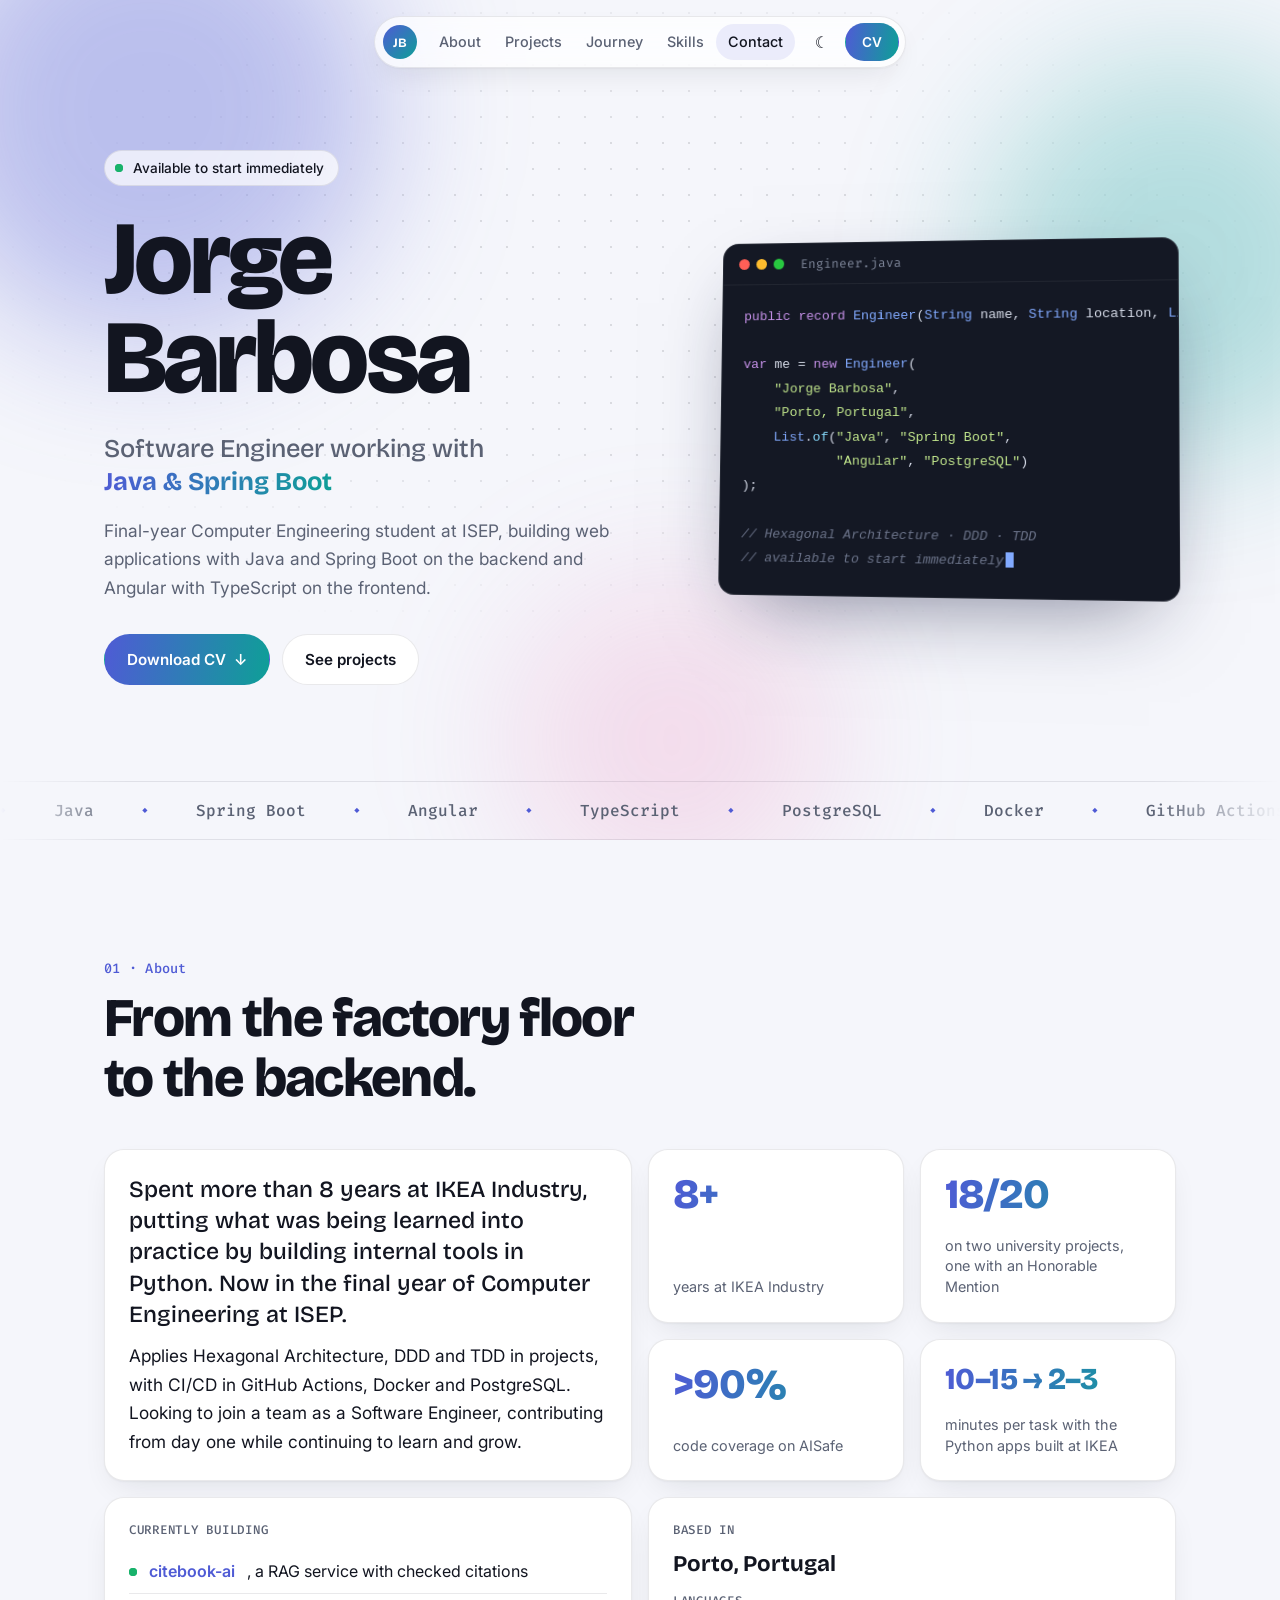
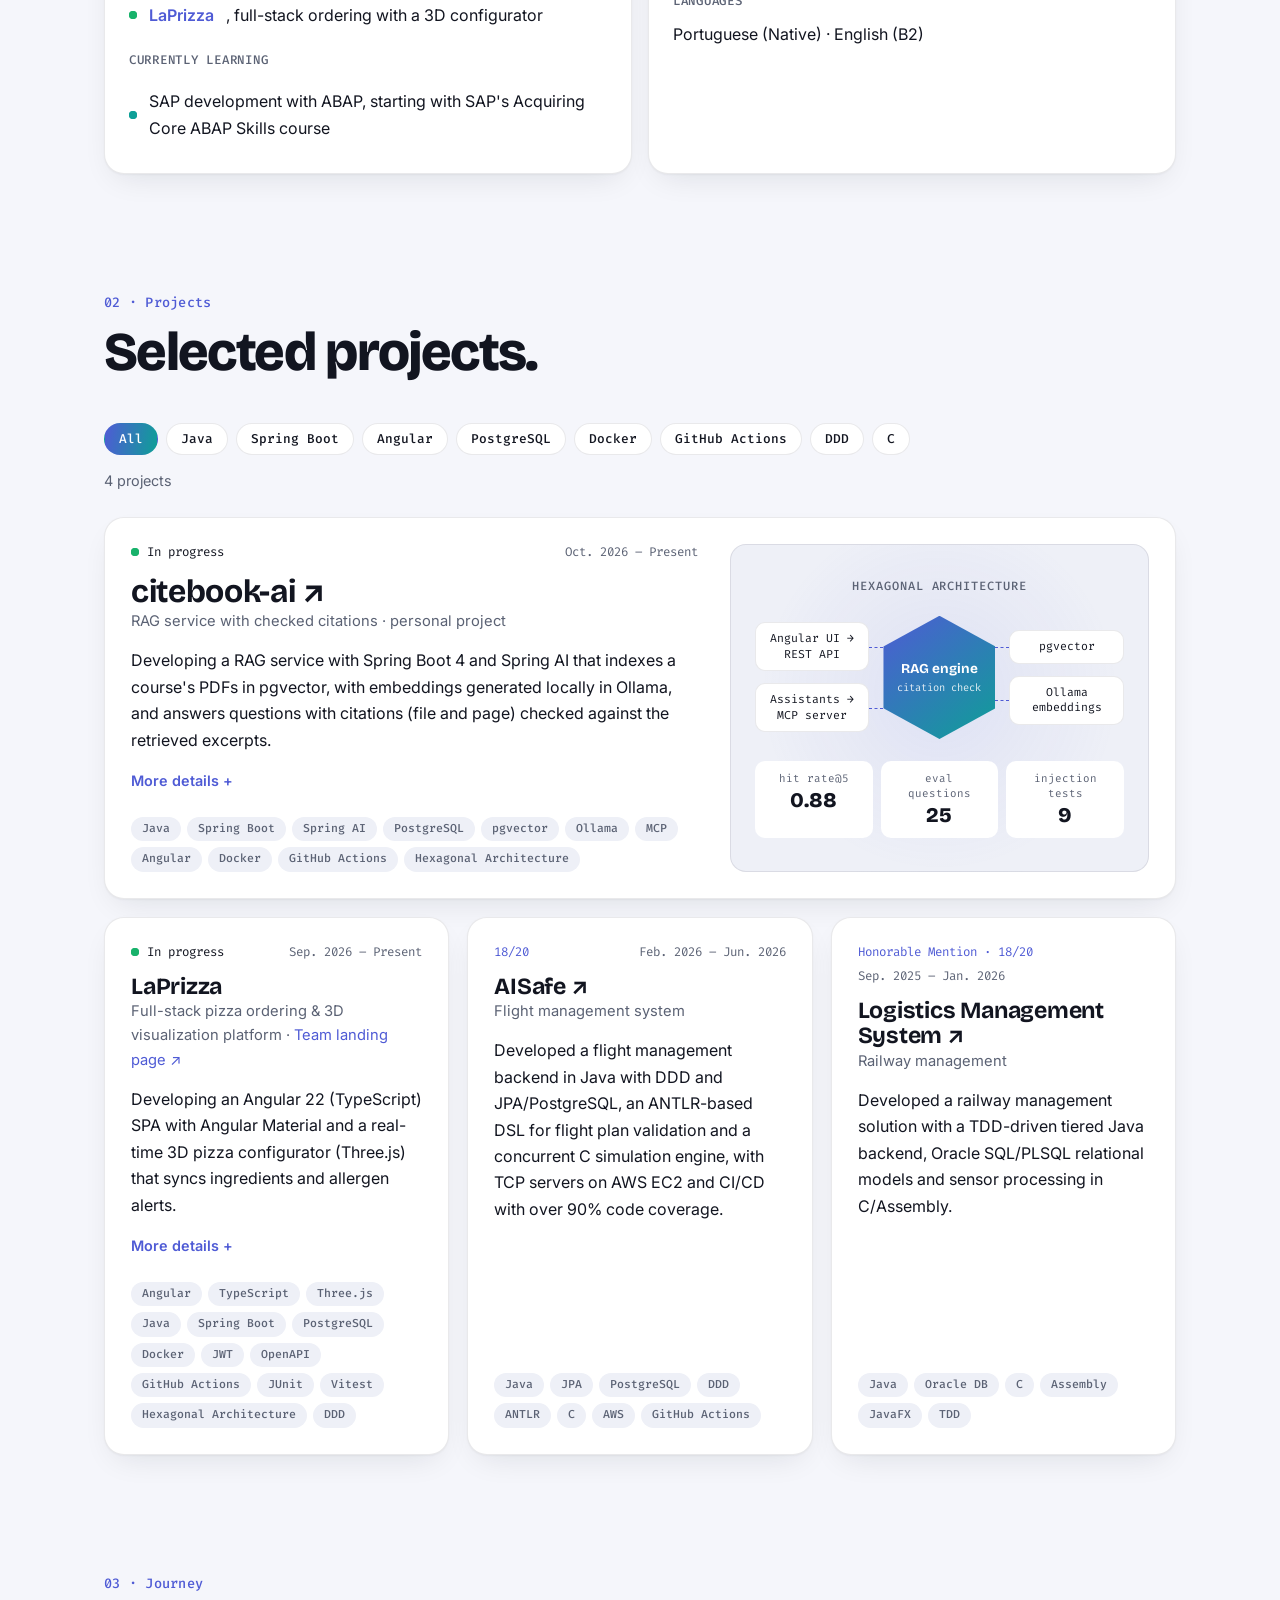
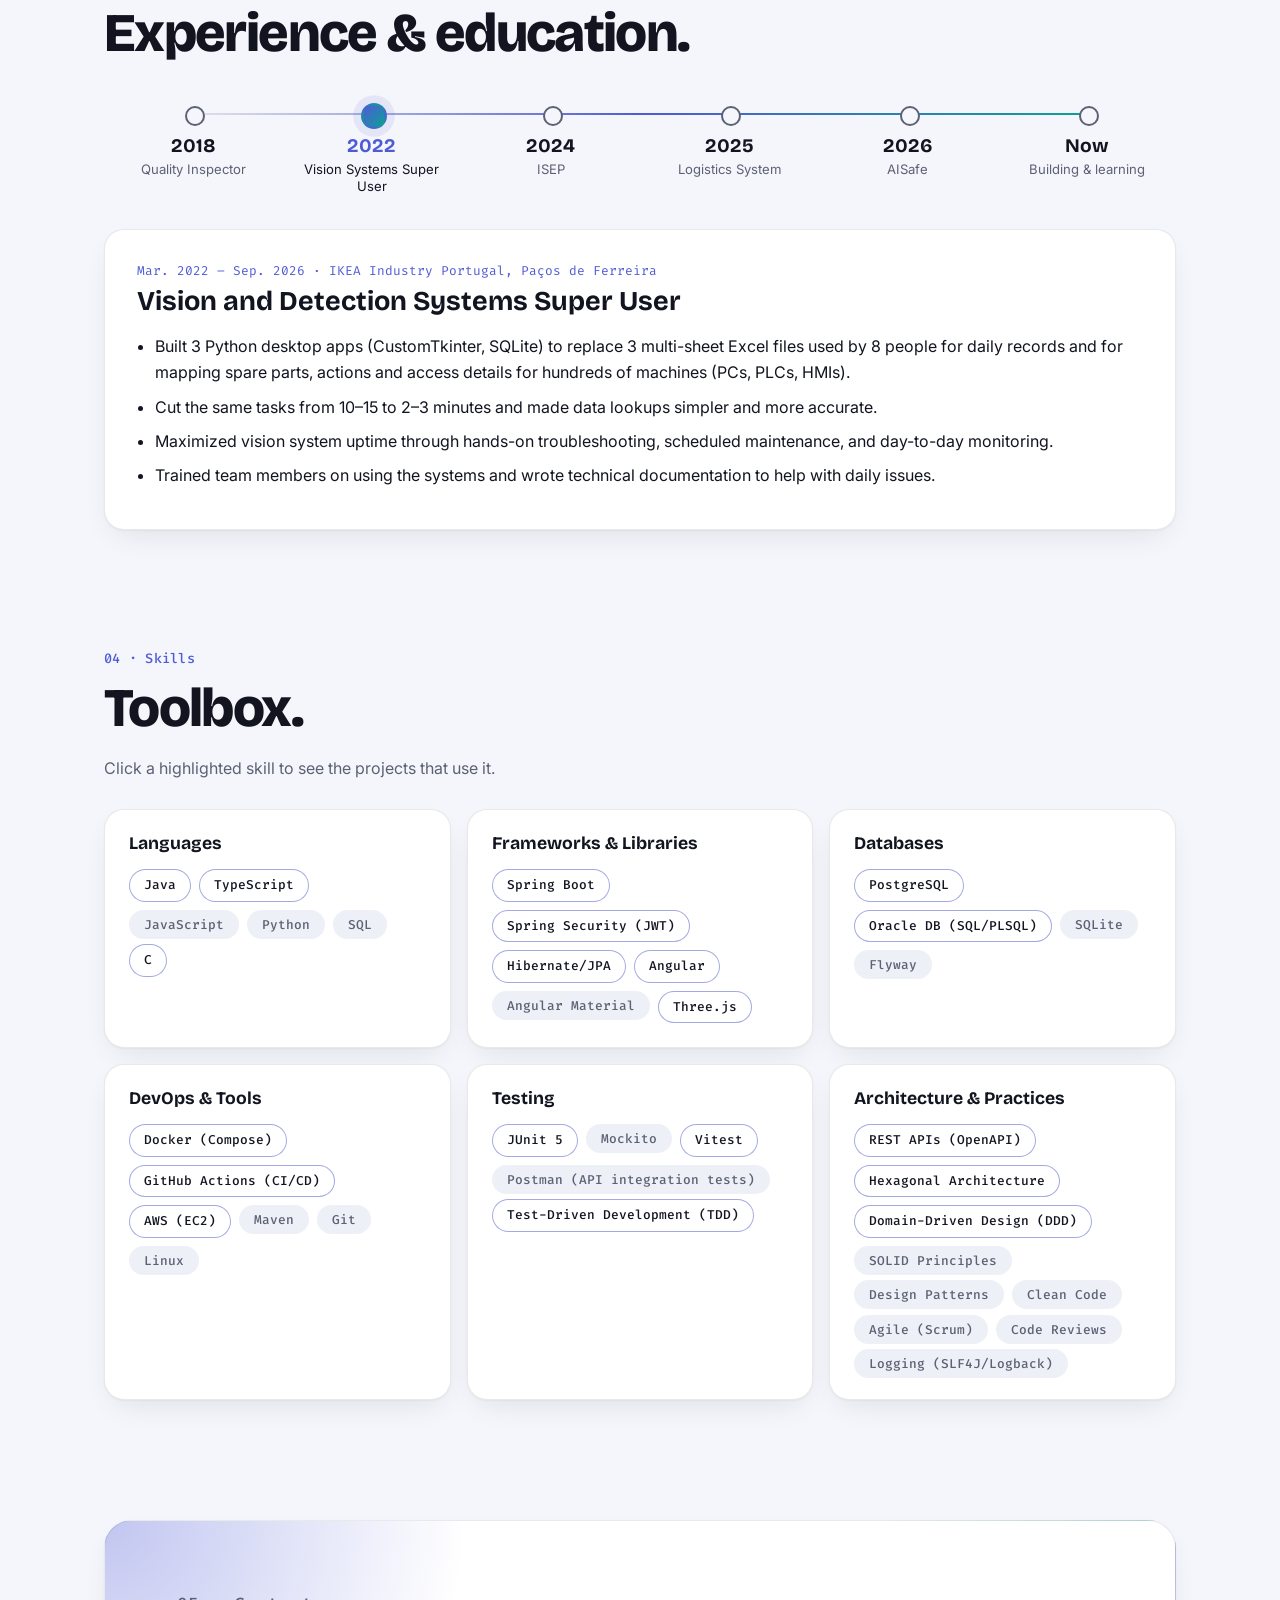
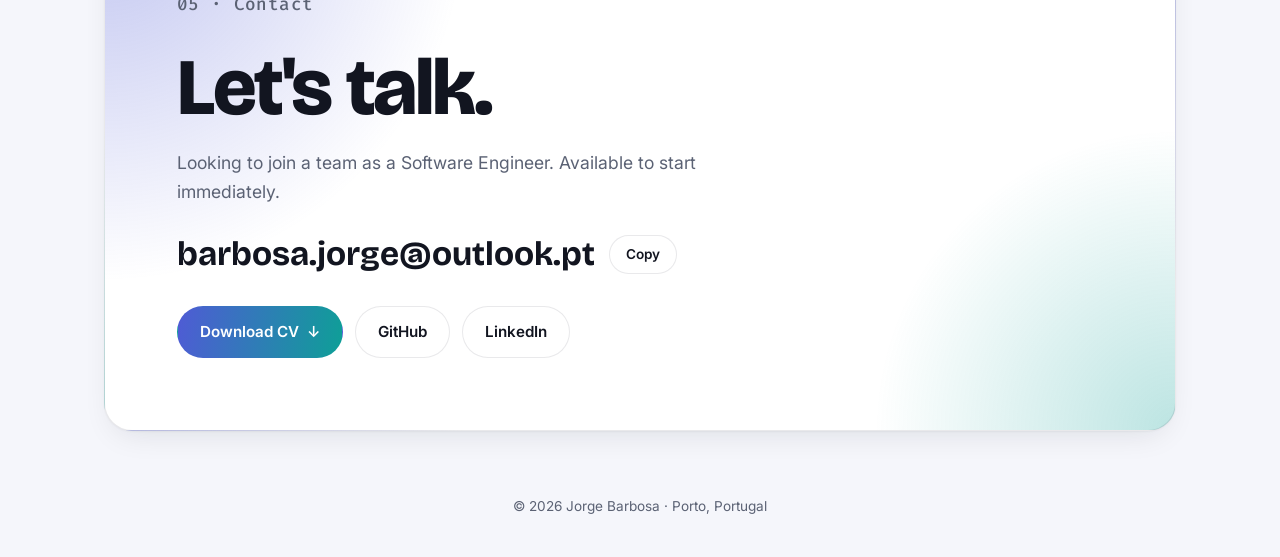
==== index.html @ 4c2d28f8 "feat: update public PDF and list ABAP course Co-Authored-By: Claude Opus 5.5 <noreply@anthropic.com>" ====
<!doctype html>
<html lang="en">
<head>
<meta charset="utf-8">
<meta name="viewport" content="width=device-width, initial-scale=1">
<title>Jorge Barbosa – Software Engineer</title>
<meta name="description" content="Jorge Barbosa, Software Engineer (Java / Spring Boot). Final-year Computer Engineering student at ISEP, Porto.">
<link rel="icon" href="data:image/svg+xml,<svg xmlns='http://www.w3.org/2000/svg' viewBox='0 0 64 64'><defs><linearGradient id='g' x1='0' y1='0' x2='1' y2='1'><stop offset='0' stop-color='%237c8cff'/><stop offset='1' stop-color='%2338d0c8'/></linearGradient></defs><rect width='64' height='64' rx='16' fill='url(%23g)'/><text x='50%' y='55%' text-anchor='middle' dominant-baseline='middle' font-family='sans-serif' font-weight='700' font-size='26' fill='white'>JB</text></svg>">
<script>
  try { var t = localStorage.getItem('theme'); if (t) document.documentElement.dataset.theme = t; } catch (e) {}
  document.documentElement.classList.add('js');
</script>
<link rel="preconnect" href="https://fonts.googleapis.com">
<link rel="preconnect" href="https://fonts.gstatic.com" crossorigin>
<link href="https://fonts.googleapis.com/css2?family=Bricolage+Grotesque:opsz,wght@12..96,500;12..96,700;12..96,800&family=Fira+Code:wght@400;500&family=Inter:wght@400;500;600&display=swap" rel="stylesheet">
<link rel="stylesheet" href="style.css">
</head>
<body>

<nav class="nav" aria-label="Main">
  <a class="brand" href="#top" aria-label="Back to top">JB</a>
  <ul class="nav-links">
    <li><a href="#about">About</a></li>
    <li><a href="#projects">Projects</a></li>
    <li><a href="#journey">Journey</a></li>
    <li><a href="#skills">Skills</a></li>
    <li><a href="#contact">Contact</a></li>
  </ul>
  <button id="theme-toggle" class="icon-btn" type="button" aria-label="Toggle theme">◐</button>
  <a class="btn btn-small" href="Jorge_Barbosa_CV.pdf" download>CV</a>
</nav>

<header class="hero" id="top">
  <div class="hero-bg" aria-hidden="true"><span class="blob b1"></span><span class="blob b2"></span><span class="blob b3"></span></div>
  <div class="wrap hero-grid">
    <div class="hero-text">
      <p class="badge"><span class="pulse"></span>Available to start immediately</p>
      <h1>Jorge<br>Barbosa</h1>
      <p class="role">Software Engineer working with<br><span class="rotator" id="rotator" aria-live="off">Java &amp; Spring Boot</span></p>
      <p class="lead">Final-year Computer Engineering student at ISEP, building web applications with Java and Spring Boot on the backend and Angular with TypeScript on the frontend.</p>
      <div class="actions">
        <a class="btn" href="Jorge_Barbosa_CV.pdf" download>Download CV <span aria-hidden="true">↓</span></a>
        <a class="btn btn-ghost" href="#projects">See projects</a>
      </div>
    </div>

    <figure class="code-card reveal" aria-label="Short profile written as Java code">
      <div class="code-bar"><span></span><span></span><span></span><em>Engineer.java</em></div>
<pre><code><span class="k">public record</span> <span class="t">Engineer</span>(<span class="t">String</span> name, <span class="t">String</span> location, <span class="t">List</span>&lt;<span class="t">String</span>&gt; stack) {}

<span class="k">var</span> me = <span class="k">new</span> <span class="t">Engineer</span>(
    <span class="s">"Jorge Barbosa"</span>,
    <span class="s">"Porto, Portugal"</span>,
    <span class="t">List</span>.<span class="f">of</span>(<span class="s">"Java"</span>, <span class="s">"Spring Boot"</span>,
            <span class="s">"Angular"</span>, <span class="s">"PostgreSQL"</span>)
);

<span class="c">// Hexagonal Architecture · DDD · TDD</span>
<span class="c">// available to start immediately</span><span class="caret"></span></code></pre>
    </figure>
  </div>

  <div class="marquee" aria-hidden="true">
    <div class="marquee-track">
      <span>Java</span><span>Spring Boot</span><span>Angular</span><span>TypeScript</span><span>PostgreSQL</span><span>Docker</span><span>GitHub Actions</span><span>Spring AI</span><span>pgvector</span><span>Three.js</span><span>JUnit 5</span><span>Hexagonal Architecture</span><span>DDD</span><span>TDD</span>
      <span>Java</span><span>Spring Boot</span><span>Angular</span><span>TypeScript</span><span>PostgreSQL</span><span>Docker</span><span>GitHub Actions</span><span>Spring AI</span><span>pgvector</span><span>Three.js</span><span>JUnit 5</span><span>Hexagonal Architecture</span><span>DDD</span><span>TDD</span>
    </div>
  </div>
</header>

<main>

  <section id="about" class="section wrap">
    <p class="kicker">01 · About</p>
    <h2>From the factory floor<br>to the backend.</h2>
    <div class="bento">
      <article class="tile tile-story glow reveal">
        <p>Spent more than 8 years at IKEA Industry, putting what was being learned into practice by building internal tools in Python. Now in the final year of Computer Engineering at ISEP.</p>
        <p>Applies Hexagonal Architecture, DDD and TDD in projects, with CI/CD in GitHub Actions, Docker and PostgreSQL. Looking to join a team as a Software Engineer, contributing from day one while continuing to learn and grow.</p>
      </article>
      <article class="tile stat glow reveal"><strong data-count="8" data-suffix="+">8+</strong><span>years at IKEA Industry</span></article>
      <article class="tile stat glow reveal"><strong>18/20</strong><span>on two university projects, one with an Honorable Mention</span></article>
      <article class="tile stat glow reveal"><strong data-count="90" data-prefix="&gt;" data-suffix="%">&gt;90%</strong><span>code coverage on AISafe</span></article>
      <article class="tile stat glow reveal"><strong class="sm">10–15 → 2–3</strong><span>minutes per task with the Python apps built at IKEA</span></article>
      <article class="tile tile-now glow reveal">
        <p class="tile-label">Currently building</p>
        <ul>
          <li><span class="pulse"></span><a href="#p-citebook">citebook-ai</a>, a RAG service with checked citations</li>
          <li><span class="pulse"></span><a href="#p-laprizza">LaPrizza</a>, full-stack ordering with a 3D configurator</li>
        </ul>
        <p class="tile-label">Currently learning</p>
        <ul>
          <li><span class="pulse learn"></span>SAP development with ABAP, starting with SAP's Acquiring Core ABAP Skills course</li>
        </ul>
      </article>
      <article class="tile glow reveal">
        <p class="tile-label">Based in</p>
        <p class="big">Porto, Portugal</p>
        <p class="tile-label">Languages</p>
        <p>Portuguese (Native) · English (B2)</p>
      </article>
    </div>
  </section>

  <section id="projects" class="section wrap">
    <p class="kicker">02 · Projects</p>
    <h2>Selected projects.</h2>
    <div class="filters" id="filters" role="toolbar" aria-label="Filter projects by technology">
      <button type="button" data-tag="all" aria-pressed="true">All</button>
      <button type="button" data-tag="Java">Java</button>
      <button type="button" data-tag="Spring Boot">Spring Boot</button>
      <button type="button" data-tag="Angular">Angular</button>
      <button type="button" data-tag="PostgreSQL">PostgreSQL</button>
      <button type="button" data-tag="Docker">Docker</button>
      <button type="button" data-tag="GitHub Actions">GitHub Actions</button>
      <button type="button" data-tag="DDD">DDD</button>
      <button type="button" data-tag="C">C</button>
    </div>
    <p class="filter-status" id="filter-status" aria-live="polite"></p>

    <div class="projects">

      <article class="project featured glow reveal" id="p-citebook">
        <div class="project-body">
          <div class="project-meta"><span class="live"><span class="pulse"></span>In progress</span><span>Oct. 2026 – Present</span></div>
          <h3><a href="https://github.com/jo-barbosa/citebook-ai">citebook-ai <span aria-hidden="true">↗</span></a></h3>
          <p class="project-sub">RAG service with checked citations · personal project</p>
          <p>Developing a RAG service with Spring Boot 4 and Spring AI that indexes a course's PDFs in pgvector, with embeddings generated locally in Ollama, and answers questions with citations (file and page) checked against the retrieved excerpts.</p>
          <details>
            <summary>More details</summary>
            <ul>
              <li>Exposing the same engine through a REST API, used by an Angular UI that shows each answer with linked sources, and an MCP server with read-only tools for external assistants, as two inbound adapters in a Hexagonal Architecture.</li>
              <li>Evaluating retrieval with 25 questions in an automated test on GitHub Actions (hit rate@5 of 0.88), testing 9 prompt-injection attacks against the answer path and tracking rejected citations in Prometheus and Grafana.</li>
            </ul>
          </details>
          <ul class="tags">
            <li>Java</li><li>Spring Boot</li><li>Spring AI</li><li>PostgreSQL</li><li>pgvector</li><li>Ollama</li><li>MCP</li><li>Angular</li><li>Docker</li><li>GitHub Actions</li><li>Hexagonal Architecture</li>
          </ul>
        </div>
        <div class="arch" aria-label="Architecture: REST API and MCP server adapters around the RAG core, with pgvector and Ollama behind it">
          <p class="arch-label">Hexagonal Architecture</p>
          <div class="arch-grid">
            <div class="arch-col">
              <span class="node">Angular UI → REST API</span>
              <span class="node">Assistants → MCP server</span>
            </div>
            <div class="arch-core"><span>RAG engine<small>citation check</small></span></div>
            <div class="arch-col">
              <span class="node">pgvector</span>
              <span class="node">Ollama embeddings</span>
            </div>
          </div>
          <dl class="arch-stats">
            <div><dt>hit rate@5</dt><dd>0.88</dd></div>
            <div><dt>eval questions</dt><dd>25</dd></div>
            <div><dt>injection tests</dt><dd>9</dd></div>
          </dl>
        </div>
      </article>

      <article class="project glow reveal" id="p-laprizza">
        <div class="project-meta"><span class="live"><span class="pulse"></span>In progress</span><span>Sep. 2026 – Present</span></div>
        <h3>LaPrizza</h3>
        <p class="project-sub">Full-stack pizza ordering &amp; 3D visualization platform · <a href="https://www.laprizza.store/">Team landing page <span aria-hidden="true">↗</span></a></p>
        <p>Developing an Angular 22 (TypeScript) SPA with Angular Material and a real-time 3D pizza configurator (Three.js) that syncs ingredients and allergen alerts.</p>
        <details>
          <summary>More details</summary>
          <ul>
            <li>Building a Spring Boot 4 / Java 25 backend with Hexagonal Architecture and DDD, exposing REST endpoints documented with OpenAPI and secured with stateless JWT and role-based access control.</li>
            <li>Automating quality gates with GitHub Actions CI/CD and shared pre-push Git hooks running backend (JUnit) and frontend (Vitest) test suites.</li>
            <li>Working with AI coding agents (LLMs) in a spec-first workflow (brainstorm, write a plan, then implement), using agent skills and MCP servers; shared this workflow with the team.</li>
          </ul>
        </details>
        <ul class="tags">
          <li>Angular</li><li>TypeScript</li><li>Three.js</li><li>Java</li><li>Spring Boot</li><li>PostgreSQL</li><li>Docker</li><li>JWT</li><li>OpenAPI</li><li>GitHub Actions</li><li>JUnit</li><li>Vitest</li><li>Hexagonal Architecture</li><li>DDD</li>
        </ul>
      </article>

      <article class="project glow reveal" id="p-aisafe">
        <div class="project-meta"><span class="grade">18/20</span><span>Feb. 2026 – Jun. 2026</span></div>
        <h3><a href="https://github.com/jo-barbosa/AIsafe-app">AISafe <span aria-hidden="true">↗</span></a></h3>
        <p class="project-sub">Flight management system</p>
        <p>Developed a flight management backend in Java with DDD and JPA/PostgreSQL, an ANTLR-based DSL for flight plan validation and a concurrent C simulation engine, with TCP servers on AWS EC2 and CI/CD with over 90% code coverage.</p>
        <ul class="tags">
          <li>Java</li><li>JPA</li><li>PostgreSQL</li><li>DDD</li><li>ANTLR</li><li>C</li><li>AWS</li><li>GitHub Actions</li>
        </ul>
      </article>

      <article class="project glow reveal" id="p-logistics">
        <div class="project-meta"><span class="grade">Honorable Mention · 18/20</span><span>Sep. 2025 – Jan. 2026</span></div>
        <h3><a href="https://github.com/jo-barbosa/Logistic-on-Rails">Logistics Management System <span aria-hidden="true">↗</span></a></h3>
        <p class="project-sub">Railway management</p>
        <p>Developed a railway management solution with a TDD-driven tiered Java backend, Oracle SQL/PLSQL relational models and sensor processing in C/Assembly.</p>
        <ul class="tags">
          <li>Java</li><li>Oracle DB</li><li>C</li><li>Assembly</li><li>JavaFX</li><li>TDD</li>
        </ul>
      </article>

    </div>
  </section>

  <section id="journey" class="section wrap">
    <p class="kicker">03 · Journey</p>
    <h2>Experience &amp; education.</h2>
    <div class="journey">
      <div class="journey-rail" role="tablist" aria-label="Career milestones">
        <button type="button" role="tab" id="t-2018" aria-controls="m-2018"><b>2018</b><span>Quality Inspector</span></button>
        <button type="button" role="tab" id="t-2022" aria-controls="m-2022"><b>2022</b><span>Vision Systems Super User</span></button>
        <button type="button" role="tab" id="t-2024" aria-controls="m-2024"><b>2024</b><span>ISEP</span></button>
        <button type="button" role="tab" id="t-2025" aria-controls="m-2025"><b>2025</b><span>Logistics System</span></button>
        <button type="button" role="tab" id="t-2026" aria-controls="m-2026"><b>2026</b><span>AISafe</span></button>
        <button type="button" role="tab" id="t-now" aria-controls="m-now"><b>Now</b><span>Building &amp; learning</span></button>
      </div>

      <div class="journey-panels">
        <article class="panel glow" role="tabpanel" id="m-2018" aria-labelledby="t-2018">
          <p class="panel-when">Apr. 2018 – Mar. 2022 · IKEA Industry Portugal, Paços de Ferreira</p>
          <h3>Quality Inspector</h3>
          <ul>
            <li>Monitored production lines for compliance with global quality standards, identifying deviations and proposing process improvements.</li>
          </ul>
        </article>
        <article class="panel glow" role="tabpanel" id="m-2022" aria-labelledby="t-2022">
          <p class="panel-when">Mar. 2022 – Sep. 2026 · IKEA Industry Portugal, Paços de Ferreira</p>
          <h3>Vision and Detection Systems Super User</h3>
          <ul>
            <li>Built 3 Python desktop apps (CustomTkinter, SQLite) to replace 3 multi-sheet Excel files used by 8 people for daily records and for mapping spare parts, actions and access details for hundreds of machines (PCs, PLCs, HMIs).</li>
            <li>Cut the same tasks from 10–15 to 2–3 minutes and made data lookups simpler and more accurate.</li>
            <li>Maximized vision system uptime through hands-on troubleshooting, scheduled maintenance, and day-to-day monitoring.</li>
            <li>Trained team members on using the systems and wrote technical documentation to help with daily issues.</li>
          </ul>
        </article>
        <article class="panel glow" role="tabpanel" id="m-2024" aria-labelledby="t-2024">
          <p class="panel-when">Sep. 2024 – Jun. 2027 (Expected) · Porto, Portugal</p>
          <h3>B.Sc. in Computer Engineering</h3>
          <p>ISEP – Instituto Superior de Engenharia do Porto.</p>
          <p class="tile-label">Certifications</p>
          <ul>
            <li><a href="https://www.udemy.com/certificate/UC-381d5627-20d6-4810-b066-f1e52c23ea11/">Java Masterclass 2025: 130+ Hours of Expert Lessons</a></li>
            <li><a href="https://www.udemy.com/certificate/UC-9346fe86-c88e-4405-b00d-e1b4fb0cb5c3/">Master Spring Boot 3 &amp; Spring Framework 6 with Java</a></li>
            <li>Acquiring Core ABAP Skills – SAP Learning (in progress)</li>
          </ul>
        </article>
        <article class="panel glow" role="tabpanel" id="m-2025" aria-labelledby="t-2025">
          <p class="panel-when">Sep. 2025 – Jan. 2026 · ISEP</p>
          <h3>Logistics Management System</h3>
          <p>Railway management solution in Java, Oracle SQL/PLSQL and C/Assembly. Earned an Honorable Mention (grade 18/20).</p>
          <a class="more" href="#p-logistics">See the project ↑</a>
        </article>
        <article class="panel glow" role="tabpanel" id="m-2026" aria-labelledby="t-2026">
          <p class="panel-when">Feb. 2026 – Jun. 2026 · ISEP</p>
          <h3>AISafe – Flight Management System</h3>
          <p>Java backend with DDD and JPA/PostgreSQL, an ANTLR-based DSL and a concurrent C simulation engine on AWS EC2 (grade 18/20).</p>
          <a class="more" href="#p-aisafe">See the project ↑</a>
        </article>
        <article class="panel glow" role="tabpanel" id="m-now" aria-labelledby="t-now">
          <p class="panel-when">Sep. 2026 – Present</p>
          <h3>LaPrizza, citebook-ai and ABAP</h3>
          <p>Building a full-stack ordering platform with Angular and Spring Boot 4, and a RAG service with Spring AI and pgvector. Started learning ABAP with SAP's Acquiring Core ABAP Skills course, with an eye on SAP development. Available to start immediately.</p>
          <a class="more" href="#p-citebook">See the projects ↑</a>
        </article>
      </div>
    </div>
  </section>

  <section id="skills" class="section wrap">
    <p class="kicker">04 · Skills</p>
    <h2>Toolbox.</h2>
    <p class="hint">Click a highlighted skill to see the projects that use it.</p>
    <div class="skill-groups">
      <div class="skill-group glow reveal">
        <h3>Languages</h3>
        <ul class="chips">
          <li><button type="button" data-tag="Java">Java</button></li>
          <li><button type="button" data-tag="TypeScript">TypeScript</button></li>
          <li><span>JavaScript</span></li>
          <li><span>Python</span></li>
          <li><span>SQL</span></li>
          <li><button type="button" data-tag="C">C</button></li>
        </ul>
      </div>
      <div class="skill-group glow reveal">
        <h3>Frameworks &amp; Libraries</h3>
        <ul class="chips">
          <li><button type="button" data-tag="Spring Boot">Spring Boot</button></li>
          <li><button type="button" data-tag="JWT">Spring Security (JWT)</button></li>
          <li><button type="button" data-tag="JPA">Hibernate/JPA</button></li>
          <li><button type="button" data-tag="Angular">Angular</button></li>
          <li><span>Angular Material</span></li>
          <li><button type="button" data-tag="Three.js">Three.js</button></li>
        </ul>
      </div>
      <div class="skill-group glow reveal">
        <h3>Databases</h3>
        <ul class="chips">
          <li><button type="button" data-tag="PostgreSQL">PostgreSQL</button></li>
          <li><button type="button" data-tag="Oracle DB">Oracle DB (SQL/PLSQL)</button></li>
          <li><span>SQLite</span></li>
          <li><span>Flyway</span></li>
        </ul>
      </div>
      <div class="skill-group glow reveal">
        <h3>DevOps &amp; Tools</h3>
        <ul class="chips">
          <li><button type="button" data-tag="Docker">Docker (Compose)</button></li>
          <li><button type="button" data-tag="GitHub Actions">GitHub Actions (CI/CD)</button></li>
          <li><button type="button" data-tag="AWS">AWS (EC2)</button></li>
          <li><span>Maven</span></li>
          <li><span>Git</span></li>
          <li><span>Linux</span></li>
        </ul>
      </div>
      <div class="skill-group glow reveal">
        <h3>Testing</h3>
        <ul class="chips">
          <li><button type="button" data-tag="JUnit">JUnit 5</button></li>
          <li><span>Mockito</span></li>
          <li><button type="button" data-tag="Vitest">Vitest</button></li>
          <li><span>Postman (API integration tests)</span></li>
          <li><button type="button" data-tag="TDD">Test-Driven Development (TDD)</button></li>
        </ul>
      </div>
      <div class="skill-group glow reveal">
        <h3>Architecture &amp; Practices</h3>
        <ul class="chips">
          <li><button type="button" data-tag="OpenAPI">REST APIs (OpenAPI)</button></li>
          <li><button type="button" data-tag="Hexagonal Architecture">Hexagonal Architecture</button></li>
          <li><button type="button" data-tag="DDD">Domain-Driven Design (DDD)</button></li>
          <li><span>SOLID Principles</span></li>
          <li><span>Design Patterns</span></li>
          <li><span>Clean Code</span></li>
          <li><span>Agile (Scrum)</span></li>
          <li><span>Code Reviews</span></li>
          <li><span>Logging (SLF4J/Logback)</span></li>
        </ul>
      </div>
    </div>
  </section>

  <section id="contact" class="section wrap">
    <div class="cta glow reveal">
      <p class="kicker">05 · Contact</p>
      <h2>Let's talk.</h2>
      <p>Looking to join a team as a Software Engineer. Available to start immediately.</p>
      <div class="email-row">
        <a class="email" href="mailto:barbosa.jorge@outlook.pt">barbosa.jorge@outlook.pt</a>
        <button type="button" class="btn btn-ghost btn-small" id="copy-email" data-email="barbosa.jorge@outlook.pt">Copy</button>
      </div>
      <div class="actions">
        <a class="btn" href="Jorge_Barbosa_CV.pdf" download>Download CV <span aria-hidden="true">↓</span></a>
        <a class="btn btn-ghost" href="https://github.com/jo-barbosa">GitHub</a>
        <a class="btn btn-ghost" href="https://linkedin.com/in/jo-barbosa/">LinkedIn</a>
      </div>
    </div>
  </section>

</main>

<footer class="footer">© 2026 Jorge Barbosa · Porto, Portugal</footer>

<script src="script.js"></script>
</body>
</html>
---- style.css ----
:root {
  --bg: #f5f6fb;
  --surface: #ffffff;
  --surface-2: #eef0f7;
  --text: #121520;
  --muted: #5b6274;
  --border: rgba(18, 21, 32, .09);
  --a1: #4f5bd5;
  --a2: #0e9f97;
  --accent: #4f5bd5;
  --accent-soft: rgba(79, 91, 213, .1);
  --on-accent: #ffffff;
  --glow: rgba(79, 91, 213, .12);
  --blob-1: rgba(79, 91, 213, .35);
  --blob-2: rgba(14, 159, 151, .28);
  --blob-3: rgba(236, 120, 180, .2);
  --dot: rgba(18, 21, 32, .12);
  --code-bg: #141824;
  --ok: #18b26b;
  --shadow: 0 1px 2px rgba(18, 21, 32, .04), 0 12px 32px -12px rgba(18, 21, 32, .12);
  color-scheme: light;
}
@media (prefers-color-scheme: dark) {
  :root:not([data-theme="light"]) {
    --bg: #0b0d12;
    --surface: #12151c;
    --surface-2: #181c25;
    --text: #e8eaf0;
    --muted: #8b93a3;
    --border: rgba(255, 255, 255, .08);
    --a1: #8b97ff;
    --a2: #38d0c8;
    --accent: #8b97ff;
    --accent-soft: rgba(139, 151, 255, .12);
    --on-accent: #0b0d12;
    --glow: rgba(139, 151, 255, .14);
    --blob-1: rgba(110, 124, 255, .32);
    --blob-2: rgba(56, 208, 200, .22);
    --blob-3: rgba(236, 120, 180, .14);
    --dot: rgba(255, 255, 255, .08);
    --code-bg: #0f121a;
    --shadow: 0 1px 2px rgba(0, 0, 0, .3), 0 16px 40px -16px rgba(0, 0, 0, .6);
    color-scheme: dark;
  }
}
:root[data-theme="dark"] {
  --bg: #0b0d12;
  --surface: #12151c;
  --surface-2: #181c25;
  --text: #e8eaf0;
  --muted: #8b93a3;
  --border: rgba(255, 255, 255, .08);
  --a1: #8b97ff;
  --a2: #38d0c8;
  --accent: #8b97ff;
  --accent-soft: rgba(139, 151, 255, .12);
  --on-accent: #0b0d12;
  --glow: rgba(139, 151, 255, .14);
  --blob-1: rgba(110, 124, 255, .32);
  --blob-2: rgba(56, 208, 200, .22);
  --blob-3: rgba(236, 120, 180, .14);
  --dot: rgba(255, 255, 255, .08);
  --code-bg: #0f121a;
  --shadow: 0 1px 2px rgba(0, 0, 0, .3), 0 16px 40px -16px rgba(0, 0, 0, .6);
  color-scheme: dark;
}

* { box-sizing: border-box; }
html { scroll-behavior: smooth; scroll-padding-top: 96px; }
body {
  margin: 0;
  background: var(--bg);
  color: var(--text);
  font: 16px/1.65 Inter, system-ui, sans-serif;
  -webkit-font-smoothing: antialiased;
  overflow-x: hidden;
}
a { color: var(--accent); text-decoration: none; }
a:hover { text-decoration: underline; text-underline-offset: 3px; }
h1, h2, h3 { font-family: "Bricolage Grotesque", Inter, sans-serif; line-height: 1.1; margin: 0; }
button { font: inherit; color: inherit; cursor: pointer; }
:focus-visible { outline: 2px solid var(--accent); outline-offset: 3px; border-radius: 6px; }
::selection { background: var(--accent); color: var(--on-accent); }

.wrap { max-width: 1120px; margin: 0 auto; padding: 0 24px; }

/* Nav: floating pill */
.nav {
  position: fixed;
  top: 16px;
  left: 50%;
  transform: translateX(-50%);
  z-index: 20;
  display: flex;
  align-items: center;
  gap: 6px;
  padding: 6px 6px 6px 8px;
  background: color-mix(in srgb, var(--surface) 72%, transparent);
  border: 1px solid var(--border);
  border-radius: 999px;
  backdrop-filter: blur(14px) saturate(1.4);
  -webkit-backdrop-filter: blur(14px) saturate(1.4);
  box-shadow: var(--shadow);
}
.brand {
  display: grid;
  place-items: center;
  width: 34px; height: 34px;
  border-radius: 50%;
  background: linear-gradient(135deg, var(--a1), var(--a2));
  color: #fff;
  font: 700 .8rem "Bricolage Grotesque", sans-serif;
}
.brand:hover { text-decoration: none; }
.nav-links { display: flex; list-style: none; margin: 0 4px; padding: 0; }
.nav-links a {
  display: block;
  padding: 6px 12px;
  border-radius: 999px;
  color: var(--muted);
  font-size: .9rem;
  font-weight: 500;
  transition: color .2s, background .2s;
}
.nav-links a:hover { color: var(--text); text-decoration: none; }
.nav-links a[aria-current="true"] { color: var(--text); background: var(--accent-soft); }
.icon-btn {
  width: 34px; height: 34px;
  border: 0;
  border-radius: 50%;
  background: transparent;
  font-size: 1rem;
}
.icon-btn:hover { background: var(--accent-soft); }

/* Buttons */
.btn {
  display: inline-flex;
  align-items: center;
  gap: 8px;
  padding: 12px 22px;
  border: 1px solid transparent;
  border-radius: 999px;
  background: linear-gradient(100deg, var(--a1), var(--a2));
  color: #fff;
  font-weight: 600;
  font-size: .95rem;
  transition: transform .2s, box-shadow .2s;
}
.btn:hover { text-decoration: none; transform: translateY(-1px); box-shadow: 0 8px 24px -8px var(--a1); }
.btn-ghost { background: var(--surface); border-color: var(--border); color: var(--text); }
.btn-ghost:hover { border-color: var(--accent); box-shadow: none; }
.btn-small { padding: 7px 16px; font-size: .85rem; }
.actions { display: flex; flex-wrap: wrap; gap: 12px; }

/* Hero */
.hero { position: relative; padding: 150px 0 0; overflow: hidden; }
.hero::before {
  content: "";
  position: absolute;
  inset: 0;
  background-image: radial-gradient(var(--dot) 1px, transparent 1px);
  background-size: 26px 26px;
  -webkit-mask-image: radial-gradient(ellipse 70% 60% at 50% 35%, #000 30%, transparent 75%);
  mask-image: radial-gradient(ellipse 70% 60% at 50% 35%, #000 30%, transparent 75%);
  pointer-events: none;
}
.hero-bg { position: absolute; inset: 0; pointer-events: none; }
.blob { position: absolute; border-radius: 50%; filter: blur(70px); animation: float 18s ease-in-out infinite alternate; }
.b1 { width: 460px; height: 460px; background: var(--blob-1); top: -120px; left: -80px; }
.b2 { width: 400px; height: 400px; background: var(--blob-2); top: 60px; right: -100px; animation-delay: -6s; }
.b3 { width: 320px; height: 320px; background: var(--blob-3); bottom: -60px; left: 40%; animation-delay: -12s; }
@keyframes float {
  to { transform: translate(60px, 40px) scale(1.1); }
}
.hero-grid {
  position: relative;
  display: grid;
  grid-template-columns: 1.1fr .9fr;
  align-items: center;
  gap: 48px;
}
.badge {
  display: inline-flex;
  align-items: center;
  gap: 10px;
  margin: 0 0 24px;
  padding: 6px 14px 6px 10px;
  border: 1px solid var(--border);
  border-radius: 999px;
  background: color-mix(in srgb, var(--surface) 70%, transparent);
  font-size: .85rem;
  font-weight: 500;
}
.pulse {
  position: relative;
  display: inline-block;
  flex: none;
  width: 8px; height: 8px;
  border-radius: 50%;
  background: var(--ok);
}
.pulse::after {
  content: "";
  position: absolute;
  inset: 0;
  border-radius: 50%;
  background: var(--ok);
  animation: ping 1.8s cubic-bezier(0, 0, .2, 1) infinite;
}
@keyframes ping { 75%, 100% { transform: scale(2.6); opacity: 0; } }
.hero h1 {
  font-size: clamp(3.4rem, 9vw, 6.5rem);
  font-weight: 800;
  letter-spacing: -.035em;
  line-height: .95;
}
.role {
  margin: 24px 0 18px;
  font-family: "Bricolage Grotesque", sans-serif;
  font-size: clamp(1.25rem, 2.4vw, 1.6rem);
  font-weight: 500;
  color: var(--muted);
  line-height: 1.3;
}
.rotator {
  display: inline-block;
  font-weight: 700;
  background: linear-gradient(100deg, var(--a1), var(--a2));
  -webkit-background-clip: text;
  background-clip: text;
  color: transparent;
  transition: opacity .35s, transform .35s;
}
.rotator.out { opacity: 0; transform: translateY(8px); }
.lead { max-width: 540px; margin: 0 0 32px; color: var(--muted); font-size: 1.08rem; }

/* Code card */
.code-card {
  margin: 0;
  border-radius: 16px;
  background: var(--code-bg);
  border: 1px solid rgba(255, 255, 255, .08);
  box-shadow: 0 30px 80px -30px rgba(20, 24, 60, .55);
  overflow: hidden;
  transform: perspective(1200px) rotateY(-6deg) rotateX(3deg);
  transition: transform .6s;
}
.code-card:hover { transform: none; }
.code-bar { display: flex; align-items: center; gap: 7px; padding: 12px 16px; border-bottom: 1px solid rgba(255, 255, 255, .06); }
.code-bar span { width: 11px; height: 11px; border-radius: 50%; background: #ff5f57; }
.code-bar span:nth-child(2) { background: #febc2e; }
.code-bar span:nth-child(3) { background: #28c840; }
.code-bar em { margin-left: 10px; color: #7f879a; font: normal .8rem "Fira Code", monospace; }
.code-card pre {
  margin: 0;
  padding: 20px 22px 24px;
  overflow-x: auto;
  color: #d6dbe8;
  font: .84rem/1.75 "Fira Code", ui-monospace, monospace;
}
.code-card .k { color: #c792ea; }
.code-card .t { color: #82aaff; }
.code-card .s { color: #c3e88d; }
.code-card .f { color: #89ddff; }
.code-card .c { color: #6b7389; font-style: italic; }
.caret { display: inline-block; width: 8px; height: 1.1em; margin-left: 2px; vertical-align: -3px; background: #82aaff; animation: blink 1.1s steps(1) infinite; }
@keyframes blink { 50% { opacity: 0; } }

/* Marquee */
.marquee {
  position: relative;
  margin-top: 96px;
  padding: 18px 0;
  border-block: 1px solid var(--border);
  overflow: hidden;
  -webkit-mask-image: linear-gradient(90deg, transparent, #000 10%, #000 90%, transparent);
  mask-image: linear-gradient(90deg, transparent, #000 10%, #000 90%, transparent);
}
.marquee-track { display: flex; gap: 48px; width: max-content; animation: scroll 40s linear infinite; }
.marquee-track span {
  color: var(--muted);
  font: 500 1rem "Fira Code", monospace;
  white-space: nowrap;
}
.marquee-track span::before { content: "◆"; margin-right: 48px; color: var(--accent); font-size: .6rem; vertical-align: 3px; }
@keyframes scroll { to { transform: translateX(-50%); } }

/* Sections */
.section { padding-top: 120px; }
.kicker {
  margin: 0 0 12px;
  color: var(--accent);
  font: 500 .85rem "Fira Code", monospace;
  letter-spacing: .02em;
}
.section h2 {
  margin-bottom: 40px;
  font-size: clamp(2.2rem, 5vw, 3.4rem);
  font-weight: 800;
  letter-spacing: -.03em;
}

/* Cursor glow on cards */
.glow { position: relative; isolation: isolate; }
.glow::before {
  content: "";
  position: absolute;
  inset: 0;
  z-index: -1;
  border-radius: inherit;
  background: radial-gradient(420px circle at var(--mx, 50%) var(--my, -200%), var(--glow), transparent 60%);
  opacity: 0;
  transition: opacity .3s;
  pointer-events: none;
}
.glow:hover::before { opacity: 1; }

/* Bento */
.bento {
  display: grid;
  grid-template-columns: repeat(4, 1fr);
  gap: 16px;
}
.tile {
  padding: 24px;
  background: var(--surface);
  border: 1px solid var(--border);
  border-radius: 20px;
  box-shadow: var(--shadow);
  transition: border-color .3s, transform .3s;
}
.tile:hover { border-color: color-mix(in srgb, var(--accent) 40%, var(--border)); transform: translateY(-3px); }
.tile p { margin: 0 0 12px; }
.tile p:last-child { margin-bottom: 0; }
.tile-story { grid-column: span 2; grid-row: span 2; font-size: 1.08rem; }
.tile-story p:first-child { font-family: "Bricolage Grotesque", sans-serif; font-size: 1.45rem; line-height: 1.35; font-weight: 500; }
.tile-now, .tile-now + .tile { grid-column: span 2; }
.stat { display: flex; flex-direction: column; justify-content: space-between; gap: 12px; }
.stat strong {
  font: 800 clamp(1.8rem, 3.4vw, 2.6rem)/1 "Bricolage Grotesque", sans-serif;
  letter-spacing: -.02em;
  background: linear-gradient(100deg, var(--a1), var(--a2));
  -webkit-background-clip: text;
  background-clip: text;
  color: transparent;
}
.stat strong.sm { font-size: clamp(1.4rem, 2.4vw, 1.9rem); }
.stat span { color: var(--muted); font-size: .9rem; line-height: 1.45; }
.tile-label {
  margin: 0 0 10px;
  color: var(--muted);
  font: 500 .78rem "Fira Code", monospace;
  text-transform: uppercase;
  letter-spacing: .06em;
}
.tile .tile-label:not(:first-child) { margin-top: 16px; }
.big { font: 700 1.4rem "Bricolage Grotesque", sans-serif; }
.tile-now ul { list-style: none; margin: 0; padding: 0; }
.pulse.learn, .pulse.learn::after { background: var(--a2); }
.tile-now li { display: flex; align-items: center; gap: 12px; padding: 8px 0; }
.tile-now li + li { border-top: 1px solid var(--border); }
.tile-now a { font-weight: 600; }

/* Filters & chips */
.filters { display: flex; flex-wrap: wrap; gap: 8px; }
.filters button,
.chips button,
.chips span,
.tags li {
  padding: 5px 14px;
  border: 1px solid var(--border);
  border-radius: 999px;
  background: var(--surface);
  font: 500 .8rem/1.6 "Fira Code", ui-monospace, monospace;
  transition: border-color .2s, color .2s, background .2s;
}
.filters button:hover,
.chips button:hover { border-color: var(--accent); color: var(--accent); }
.filters button[aria-pressed="true"] {
  background: linear-gradient(100deg, var(--a1), var(--a2));
  border-color: transparent;
  color: #fff;
}
.filter-status { margin: 14px 0 24px; min-height: 1.6em; color: var(--muted); font-size: .9rem; }
.filter-status button {
  margin-left: 8px;
  padding: 0;
  border: 0;
  background: none;
  color: var(--accent);
  font-weight: 500;
  text-decoration: underline;
  text-underline-offset: 3px;
}

/* Projects */
.projects { display: grid; grid-template-columns: repeat(3, 1fr); gap: 18px; }
.project {
  display: flex;
  flex-direction: column;
  padding: 26px;
  background: var(--surface);
  border: 1px solid var(--border);
  border-radius: 20px;
  box-shadow: var(--shadow);
  transition: border-color .3s, transform .3s, opacity .3s;
}
.project:hover { border-color: color-mix(in srgb, var(--accent) 40%, var(--border)); transform: translateY(-4px); }
.project[hidden] { display: none; }
.project h3 { font-size: 1.45rem; font-weight: 700; letter-spacing: -.01em; }
.project h3 a { color: var(--text); }
.project h3 a:hover { color: var(--accent); text-decoration: none; }
.project-meta {
  display: flex;
  flex-wrap: wrap;
  justify-content: space-between;
  gap: 8px;
  margin-bottom: 14px;
  color: var(--muted);
  font: .78rem "Fira Code", monospace;
}
.live, .grade { display: inline-flex; align-items: center; gap: 8px; color: var(--text); }
.grade { color: var(--accent); }
.project-sub { margin: 6px 0 14px; color: var(--muted); font-size: .92rem; }
.project > p, .project-body > p { margin-top: 0; }
details { margin-bottom: 18px; }
summary {
  width: fit-content;
  color: var(--accent);
  cursor: pointer;
  font-size: .9rem;
  font-weight: 600;
  list-style: none;
}
summary::-webkit-details-marker { display: none; }
summary::after { content: " +"; }
details[open] summary::after { content: " −"; }
details ul { margin: 12px 0 0; padding-left: 18px; }
details li { margin-bottom: 8px; font-size: .95rem; }
.tags {
  display: flex;
  flex-wrap: wrap;
  gap: 6px;
  list-style: none;
  margin: auto 0 0;
  padding: 6px 0 0;
}
.tags li { padding: 2px 10px; font-size: .72rem; color: var(--muted); background: var(--surface-2); border-color: transparent; }
.tags li.match { background: var(--accent-soft); border-color: var(--accent); color: var(--accent); }

.featured {
  grid-column: 1 / -1;
  display: grid;
  grid-template-columns: 1.15fr .85fr;
  gap: 32px;
}
.project-body { display: flex; flex-direction: column; }
.featured h3 { font-size: 2rem; }

/* Architecture diagram */
.arch {
  align-self: stretch;
  display: flex;
  flex-direction: column;
  justify-content: center;
  gap: 22px;
  padding: 24px;
  border-radius: 16px;
  background:
    radial-gradient(circle at 50% 45%, var(--accent-soft), transparent 65%),
    var(--surface-2);
  border: 1px solid var(--border);
}
.arch-label { margin: 0; text-align: center; color: var(--muted); font: 500 .75rem "Fira Code", monospace; text-transform: uppercase; letter-spacing: .08em; }
.arch-grid { display: grid; grid-template-columns: 1fr auto 1fr; align-items: center; gap: 14px; }
.arch-col { display: flex; flex-direction: column; gap: 12px; }
.node {
  position: relative;
  padding: 8px 10px;
  border: 1px solid var(--border);
  border-radius: 10px;
  background: var(--surface);
  text-align: center;
  font: .72rem/1.35 "Fira Code", monospace;
}
.arch-col:first-child .node::after,
.arch-col:last-child .node::before {
  content: "";
  position: absolute;
  top: 50%;
  width: 14px;
  border-top: 1px dashed var(--accent);
}
.arch-col:first-child .node::after { right: -15px; }
.arch-col:last-child .node::before { left: -15px; }
.arch-core {
  display: grid;
  place-items: center;
  width: 112px;
  aspect-ratio: 1 / 1.1;
  clip-path: polygon(50% 0, 100% 25%, 100% 75%, 50% 100%, 0 75%, 0 25%);
  background: linear-gradient(140deg, var(--a1), var(--a2));
  color: #fff;
  text-align: center;
  font: 700 .85rem/1.2 "Bricolage Grotesque", sans-serif;
  animation: breathe 4s ease-in-out infinite;
}
.arch-core small { display: block; margin-top: 4px; font: 400 .65rem "Fira Code", monospace; opacity: .85; }
@keyframes breathe { 50% { filter: brightness(1.15); } }
.arch-stats { display: grid; grid-template-columns: repeat(3, 1fr); gap: 8px; margin: 0; }
.arch-stats div { padding: 10px; border-radius: 10px; background: var(--surface); text-align: center; }
.arch-stats dt { color: var(--muted); font: .68rem "Fira Code", monospace; }
.arch-stats dd { margin: 2px 0 0; font: 800 1.3rem "Bricolage Grotesque", sans-serif; }

/* Journey */
.journey-rail {
  position: relative;
  display: grid;
  grid-template-columns: repeat(6, 1fr);
  margin-bottom: 24px;
}
.journey-rail::before {
  content: "";
  position: absolute;
  top: 9px;
  left: 8%;
  right: 8%;
  height: 2px;
  background: linear-gradient(90deg, var(--border), var(--a1), var(--a2));
}
.journey-rail button {
  position: relative;
  display: flex;
  flex-direction: column;
  align-items: center;
  gap: 4px;
  padding: 30px 6px 10px;
  border: 0;
  border-radius: 12px;
  background: none;
  color: var(--muted);
  text-align: center;
  transition: color .2s;
}
.journey-rail button::before {
  content: "";
  position: absolute;
  top: 2px;
  left: 50%;
  width: 16px; height: 16px;
  margin-left: -8px;
  border-radius: 50%;
  background: var(--bg);
  border: 2px solid var(--muted);
  transition: transform .25s, background .25s, border-color .25s;
}
.journey-rail button:hover { color: var(--text); }
.journey-rail button:hover::before { border-color: var(--accent); }
.journey-rail b { font: 700 1.2rem "Bricolage Grotesque", sans-serif; color: var(--text); }
.journey-rail span { font-size: .82rem; line-height: 1.3; }
.journey-rail button[aria-selected="true"] { color: var(--text); }
.journey-rail button[aria-selected="true"]::before {
  background: linear-gradient(135deg, var(--a1), var(--a2));
  border-color: transparent;
  transform: scale(1.3);
  box-shadow: 0 0 0 6px var(--accent-soft);
}
.journey-rail button[aria-selected="true"] b { color: var(--accent); }
.journey-panels { display: grid; gap: 16px; }
.panel {
  padding: 32px;
  background: var(--surface);
  border: 1px solid var(--border);
  border-radius: 20px;
  box-shadow: var(--shadow);
}
.js .panel[hidden] { display: none; }
.js .panel { animation: rise .4s ease; }
@keyframes rise { from { opacity: 0; transform: translateY(10px); } }
.panel-when { margin: 0 0 8px; color: var(--accent); font: .8rem "Fira Code", monospace; }
.panel h3 { margin-bottom: 16px; font-size: 1.7rem; font-weight: 700; }
.panel ul { margin: 0; padding-left: 18px; }
.panel li { margin-bottom: 8px; }
.panel p { max-width: 720px; }
.more { font-weight: 600; }

/* Skills */
.hint { margin: -24px 0 28px; color: var(--muted); }
.skill-groups { display: grid; grid-template-columns: repeat(3, 1fr); gap: 16px; }
.skill-group {
  padding: 24px;
  background: var(--surface);
  border: 1px solid var(--border);
  border-radius: 20px;
  box-shadow: var(--shadow);
}
.skill-group h3 { margin-bottom: 16px; font-size: 1.1rem; font-weight: 700; }
.chips { display: flex; flex-wrap: wrap; gap: 8px; list-style: none; margin: 0; padding: 0; }
.chips span { color: var(--muted); background: var(--surface-2); border-color: transparent; }
.chips button { color: var(--text); border-color: color-mix(in srgb, var(--accent) 45%, var(--border)); }

/* Contact */
.cta {
  position: relative;
  overflow: hidden;
  padding: clamp(32px, 6vw, 72px);
  border: 1px solid var(--border);
  border-radius: 28px;
  background:
    radial-gradient(600px circle at 0% 0%, var(--blob-1), transparent 60%),
    radial-gradient(500px circle at 100% 100%, var(--blob-2), transparent 60%),
    var(--surface);
  box-shadow: var(--shadow);
}
.cta h2 { margin-bottom: 16px; font-size: clamp(2.8rem, 8vw, 5rem); }
.cta > p { max-width: 520px; margin: 0 0 28px; color: var(--muted); font-size: 1.1rem; }
.email-row { display: flex; flex-wrap: wrap; align-items: center; gap: 14px; margin-bottom: 32px; }
.email {
  font: 700 clamp(1.3rem, 3.6vw, 2.1rem) "Bricolage Grotesque", sans-serif;
  color: var(--text);
  word-break: break-all;
}

.footer { padding: 64px 24px 40px; text-align: center; color: var(--muted); font-size: .85rem; }

/* Reveal on scroll (only when JS runs) */
.js .reveal { opacity: 0; translate: 0 18px; transition: opacity .7s ease, translate .7s ease, transform .4s, border-color .3s; }
.js .reveal.visible { opacity: 1; translate: none; }

@media (prefers-reduced-motion: reduce) {
  html { scroll-behavior: auto; }
  *, *::before, *::after { animation: none !important; transition: none !important; }
  .js .reveal { opacity: 1; translate: none; }
}

/* Responsive */
@media (max-width: 960px) {
  .hero-grid { grid-template-columns: 1fr; }
  .code-card { transform: none; max-width: 560px; }
  .bento { grid-template-columns: repeat(2, 1fr); }
  .projects { grid-template-columns: repeat(2, 1fr); }
  .featured { grid-template-columns: 1fr; }
  .skill-groups { grid-template-columns: repeat(2, 1fr); }
}
@media (max-width: 720px) {
  .nav-links { display: none; }
  .hero { padding-top: 110px; }
  .marquee { margin-top: 64px; }
  .section { padding-top: 88px; }
  .bento, .projects, .skill-groups { grid-template-columns: 1fr; }
  .tile-story, .tile-now, .tile-now + .tile { grid-column: auto; grid-row: auto; }
  .journey-rail { display: flex; overflow-x: auto; gap: 4px; scrollbar-width: none; }
  .journey-rail::-webkit-scrollbar { display: none; }
  .journey-rail button { flex: 0 0 104px; }
  .journey-rail::before { left: 0; right: 0; }
  .panel { padding: 22px; }
}
@media (max-width: 480px) {
  .wrap { padding: 0 16px; }
  .arch-grid { grid-template-columns: 1fr; justify-items: center; }
  .arch-col { flex-direction: row; flex-wrap: wrap; justify-content: center; }
  .arch-col .node::before, .arch-col .node::after { display: none; }
  .code-card pre { font-size: .74rem; padding: 16px; }
}
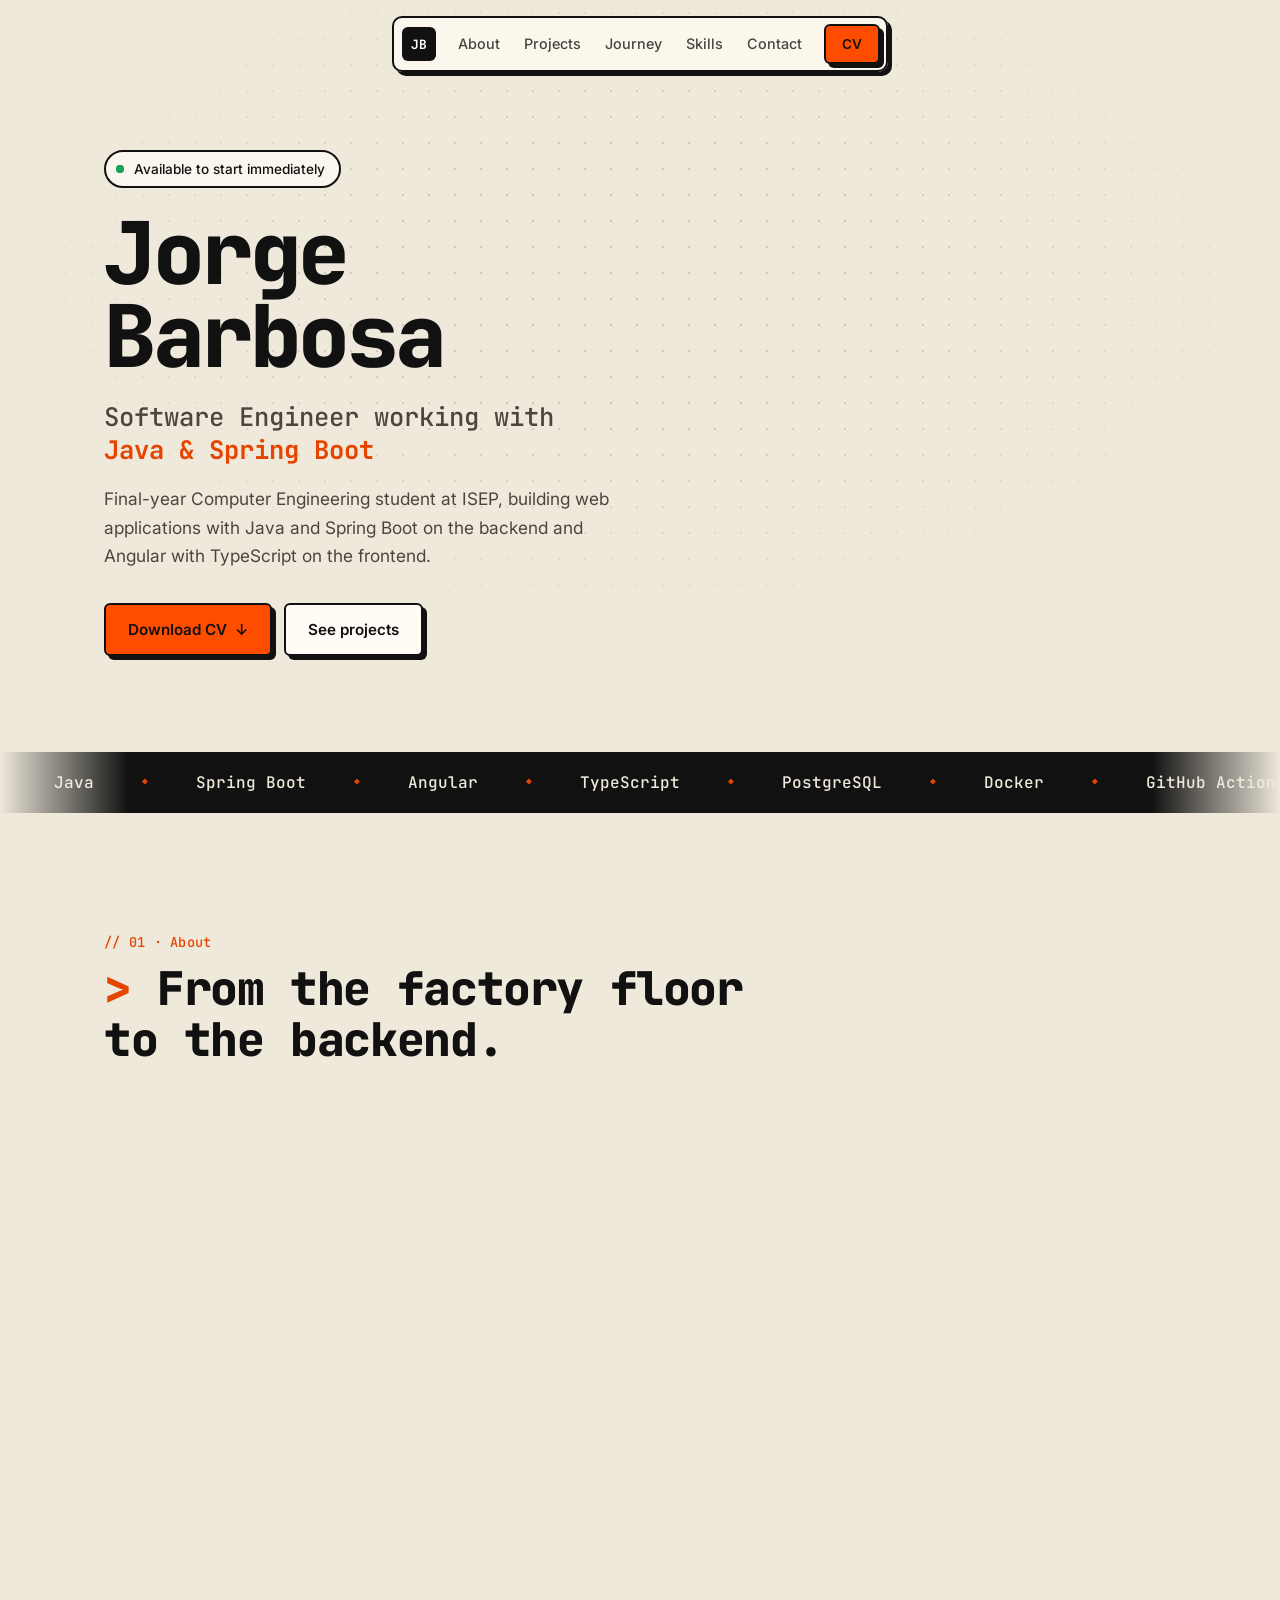
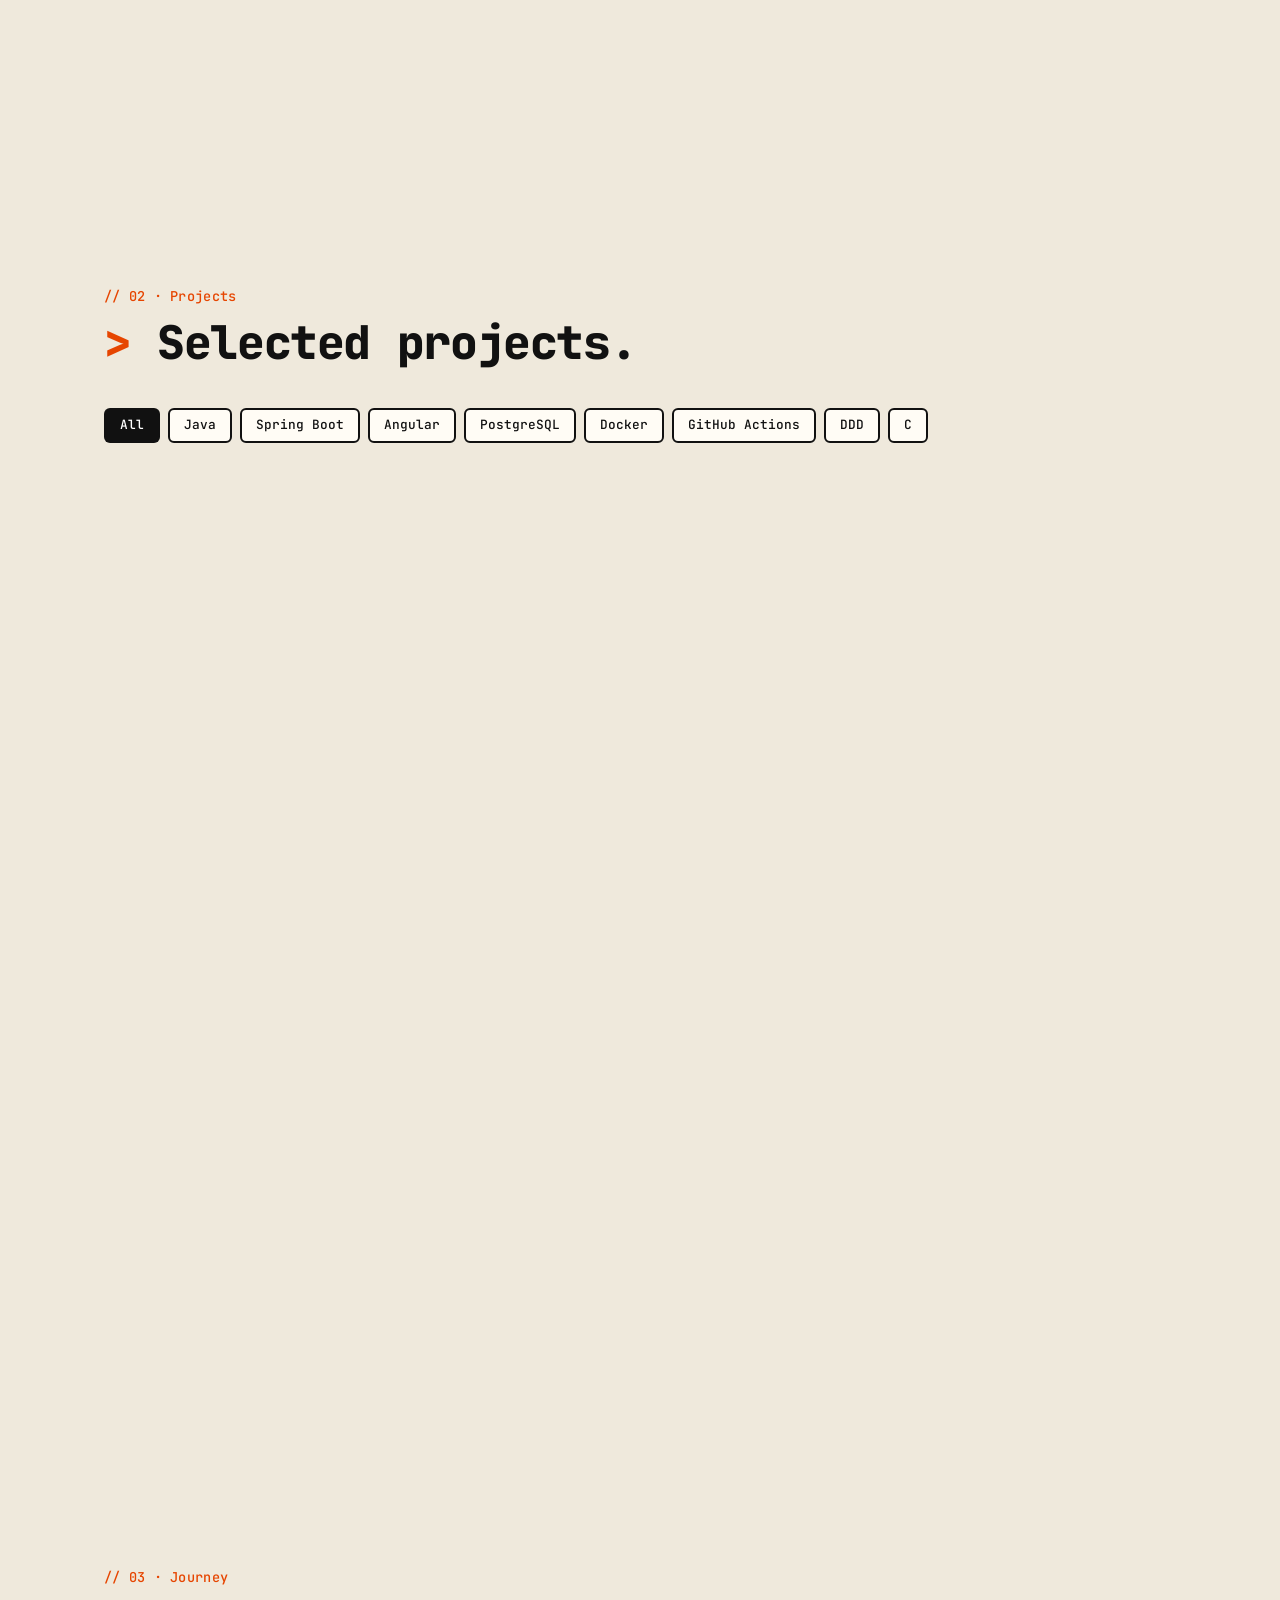
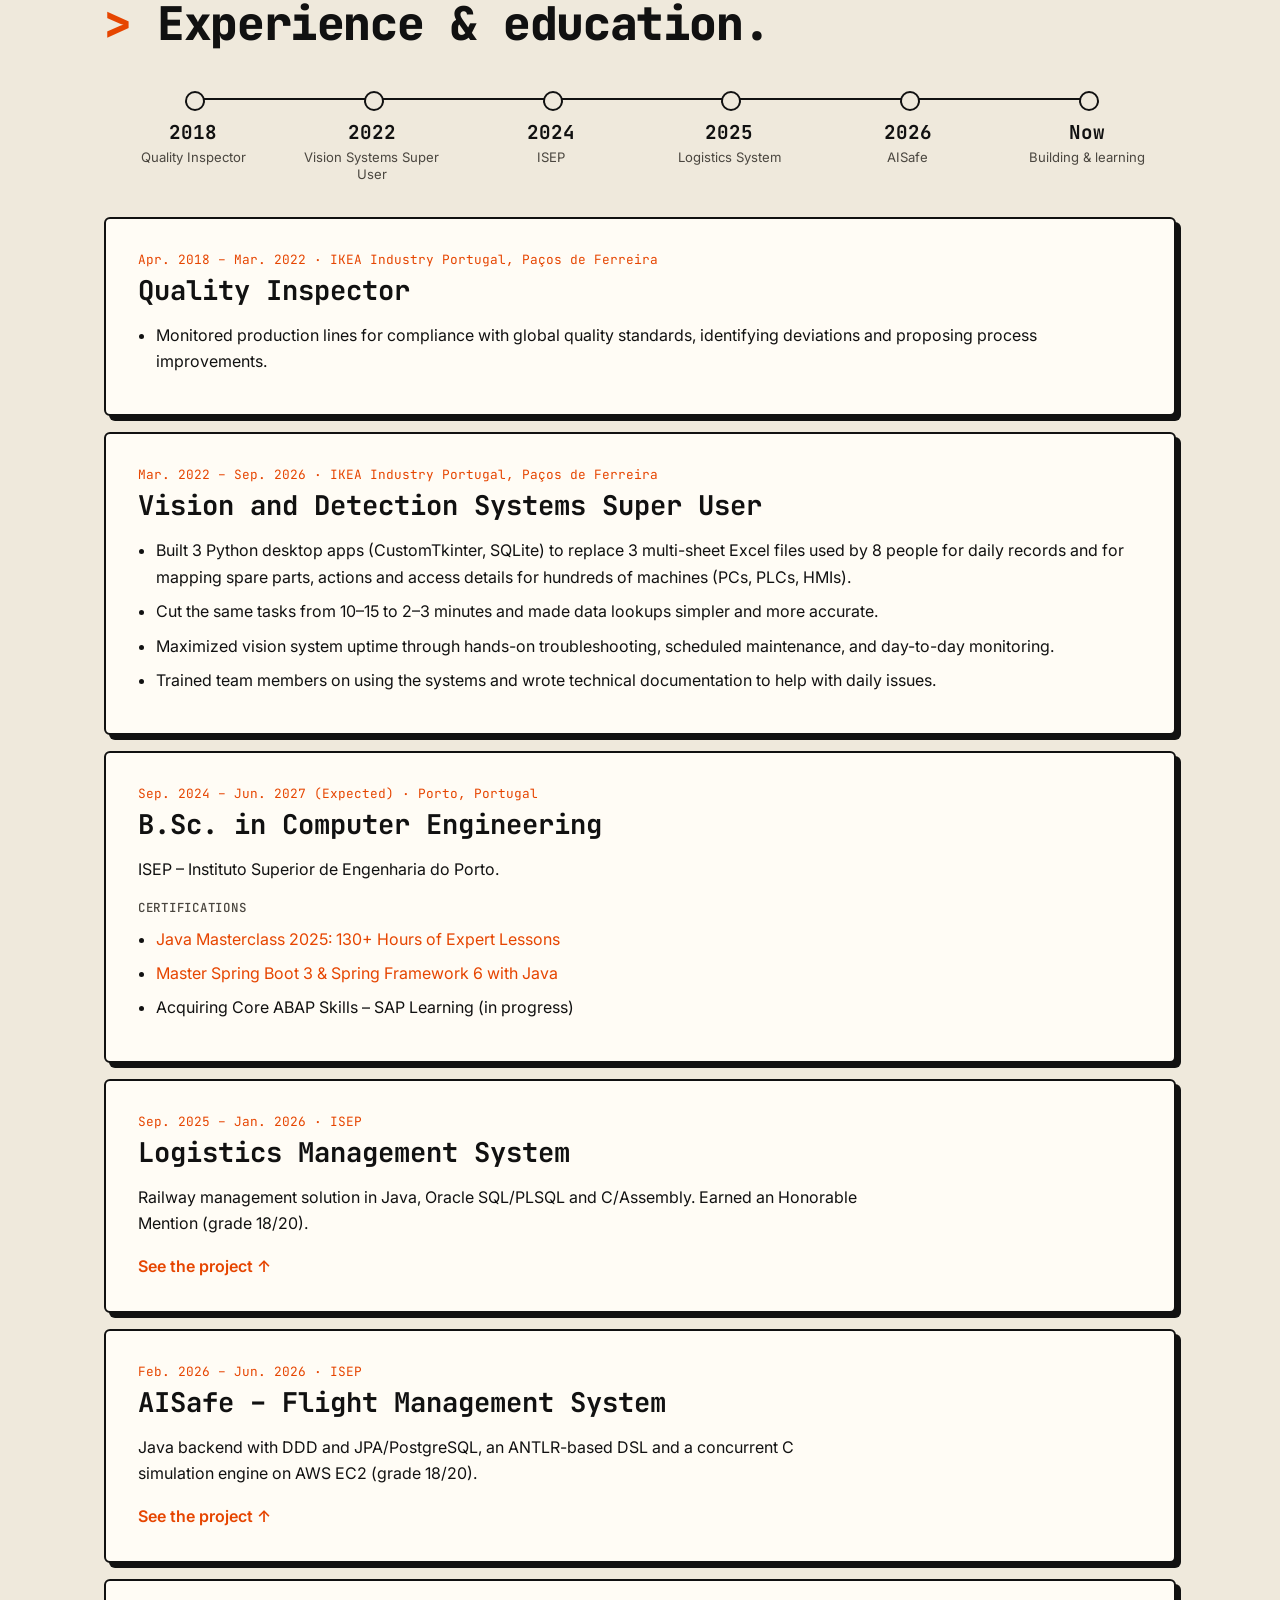
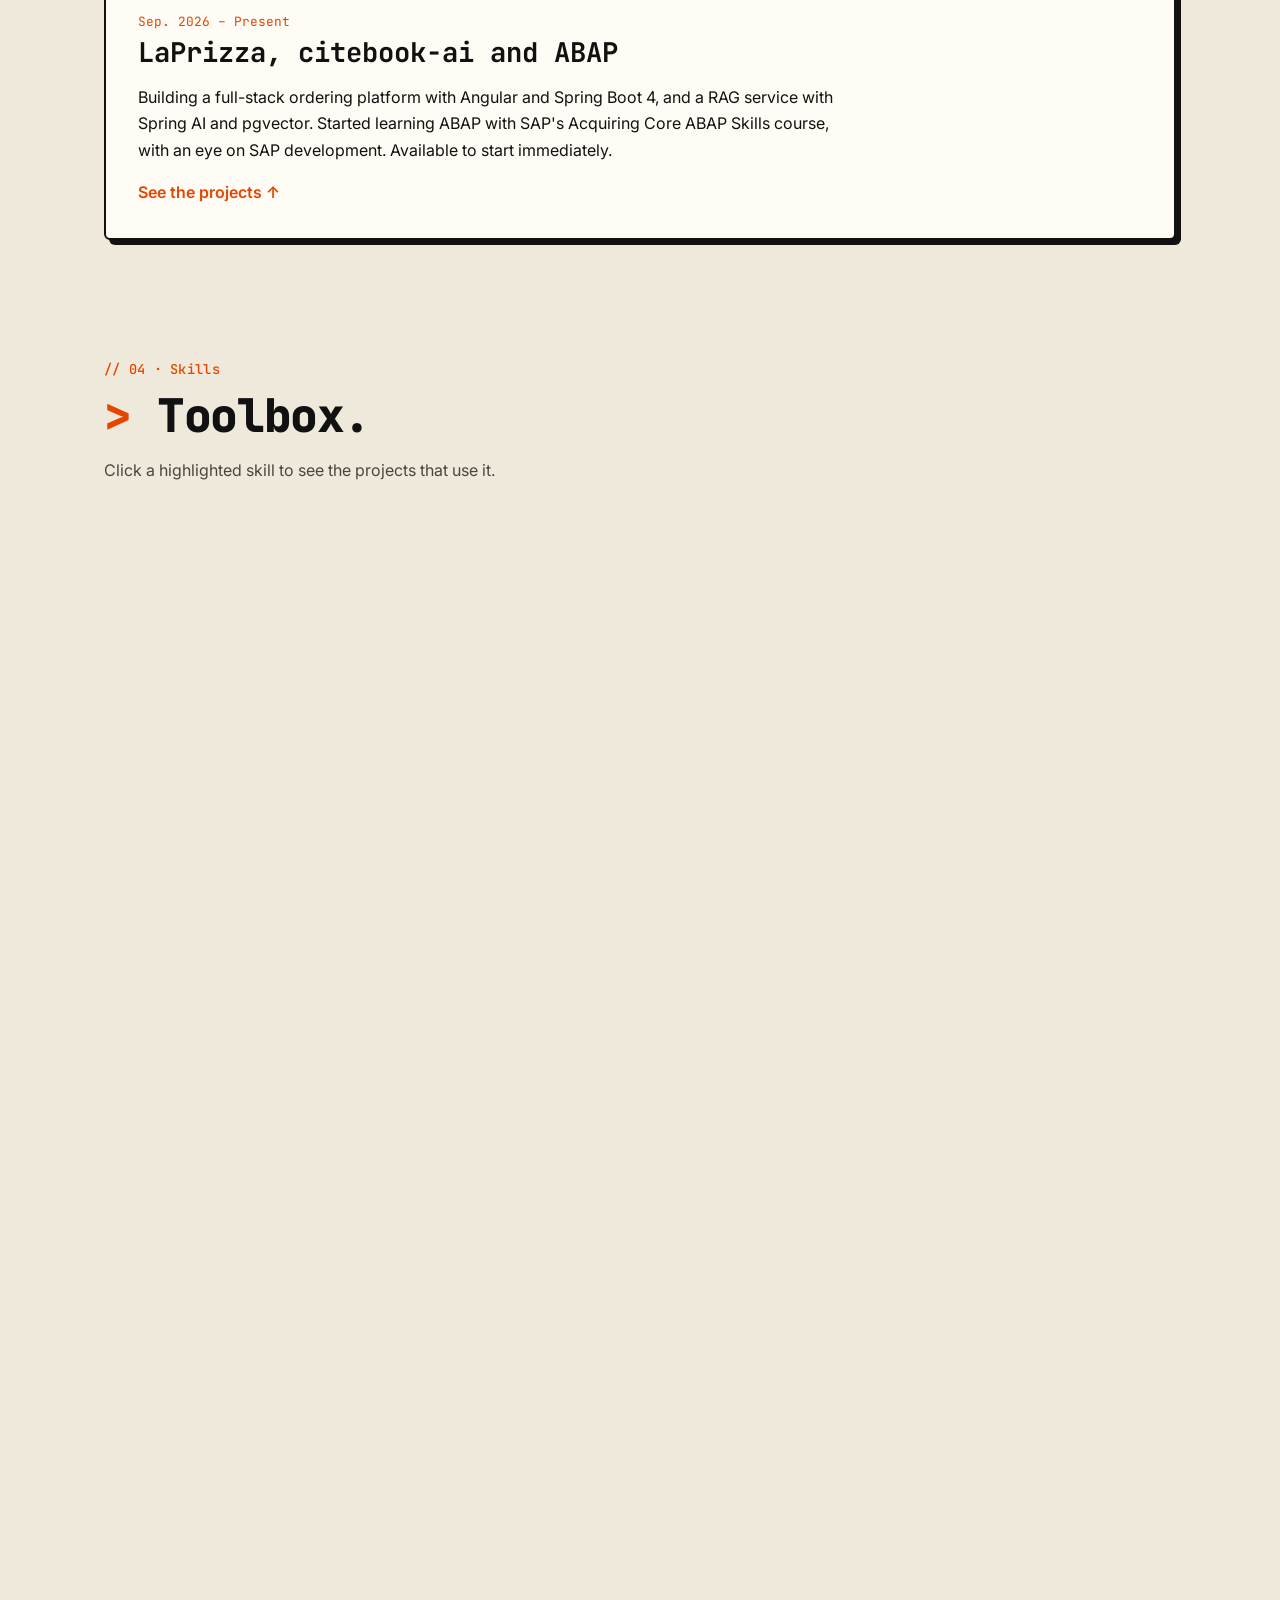
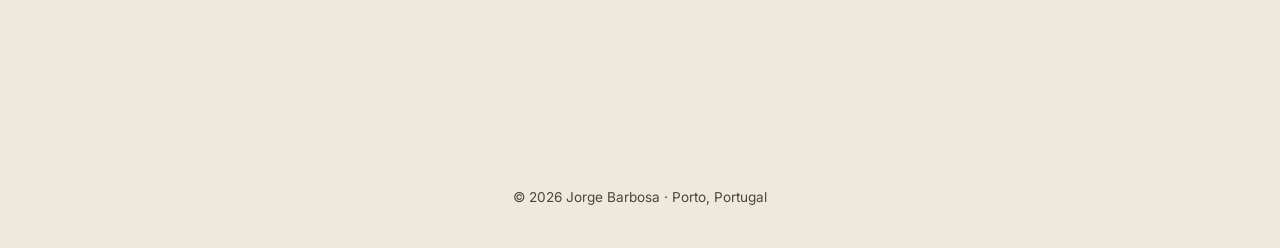
==== commit d1e1af38: "feat: adopt editorial mono style Single light theme with thick borders, hard shadows and JetBrains M" ====
--- a/index.html
+++ b/index.html
@@ -5,14 +5,13 @@
 <meta name="viewport" content="width=device-width, initial-scale=1">
 <title>Jorge Barbosa – Software Engineer</title>
 <meta name="description" content="Jorge Barbosa, Software Engineer (Java / Spring Boot). Final-year Computer Engineering student at ISEP, Porto.">
-<link rel="icon" href="data:image/svg+xml,<svg xmlns='http://www.w3.org/2000/svg' viewBox='0 0 64 64'><defs><linearGradient id='g' x1='0' y1='0' x2='1' y2='1'><stop offset='0' stop-color='%237c8cff'/><stop offset='1' stop-color='%2338d0c8'/></linearGradient></defs><rect width='64' height='64' rx='16' fill='url(%23g)'/><text x='50%' y='55%' text-anchor='middle' dominant-baseline='middle' font-family='sans-serif' font-weight='700' font-size='26' fill='white'>JB</text></svg>">
+<link rel="icon" href="data:image/svg+xml,<svg xmlns='http://www.w3.org/2000/svg' viewBox='0 0 64 64'><defs><linearGradient id='g' x1='0' y1='0' x2='1' y2='1'><stop offset='0' stop-color='%23ff4d00'/><stop offset='1' stop-color='%23ff4d00'/></linearGradient></defs><rect width='64' height='64' rx='16' fill='url(%23g)'/><text x='50%' y='55%' text-anchor='middle' dominant-baseline='middle' font-family='sans-serif' font-weight='700' font-size='26' fill='white'>JB</text></svg>">
 <script>
-  try { var t = localStorage.getItem('theme'); if (t) document.documentElement.dataset.theme = t; } catch (e) {}
   document.documentElement.classList.add('js');
 </script>
 <link rel="preconnect" href="https://fonts.googleapis.com">
 <link rel="preconnect" href="https://fonts.gstatic.com" crossorigin>
-<link href="https://fonts.googleapis.com/css2?family=Bricolage+Grotesque:opsz,wght@12..96,500;12..96,700;12..96,800&family=Fira+Code:wght@400;500&family=Inter:wght@400;500;600&display=swap" rel="stylesheet">
+<link href="https://fonts.googleapis.com/css2?family=JetBrains+Mono:wght@400;500;700;800&family=Inter:wght@400;500;600&display=swap" rel="stylesheet">
 <link rel="stylesheet" href="style.css">
 </head>
 <body>
@@ -26,12 +25,10 @@
     <li><a href="#skills">Skills</a></li>
     <li><a href="#contact">Contact</a></li>
   </ul>
-  <button id="theme-toggle" class="icon-btn" type="button" aria-label="Toggle theme">◐</button>
   <a class="btn btn-small" href="Jorge_Barbosa_CV.pdf" download>CV</a>
 </nav>
 
 <header class="hero" id="top">
-  <div class="hero-bg" aria-hidden="true"><span class="blob b1"></span><span class="blob b2"></span><span class="blob b3"></span></div>
   <div class="wrap hero-grid">
     <div class="hero-text">
       <p class="badge"><span class="pulse"></span>Available to start immediately</p>
@@ -74,15 +71,15 @@
     <p class="kicker">01 · About</p>
     <h2>From the factory floor<br>to the backend.</h2>
     <div class="bento">
-      <article class="tile tile-story glow reveal">
+      <article class="tile tile-story reveal">
         <p>Spent more than 8 years at IKEA Industry, putting what was being learned into practice by building internal tools in Python. Now in the final year of Computer Engineering at ISEP.</p>
         <p>Applies Hexagonal Architecture, DDD and TDD in projects, with CI/CD in GitHub Actions, Docker and PostgreSQL. Looking to join a team as a Software Engineer, contributing from day one while continuing to learn and grow.</p>
       </article>
-      <article class="tile stat glow reveal"><strong data-count="8" data-suffix="+">8+</strong><span>years at IKEA Industry</span></article>
-      <article class="tile stat glow reveal"><strong>18/20</strong><span>on two university projects, one with an Honorable Mention</span></article>
-      <article class="tile stat glow reveal"><strong data-count="90" data-prefix="&gt;" data-suffix="%">&gt;90%</strong><span>code coverage on AISafe</span></article>
-      <article class="tile stat glow reveal"><strong class="sm">10–15 → 2–3</strong><span>minutes per task with the Python apps built at IKEA</span></article>
-      <article class="tile tile-now glow reveal">
+      <article class="tile stat reveal"><strong data-count="8" data-suffix="+">8+</strong><span>years at IKEA Industry</span></article>
+      <article class="tile stat reveal"><strong>18/20</strong><span>on two university projects, one with an Honorable Mention</span></article>
+      <article class="tile stat reveal"><strong data-count="90" data-prefix="&gt;" data-suffix="%">&gt;90%</strong><span>code coverage on AISafe</span></article>
+      <article class="tile stat reveal"><strong class="sm">10–15 → 2–3</strong><span>minutes per task with the Python apps built at IKEA</span></article>
+      <article class="tile tile-now reveal">
         <p class="tile-label">Currently building</p>
         <ul>
           <li><span class="pulse"></span><a href="#p-citebook">citebook-ai</a>, a RAG service with checked citations</li>
@@ -93,7 +90,7 @@
           <li><span class="pulse learn"></span>SAP development with ABAP, starting with SAP's Acquiring Core ABAP Skills course</li>
         </ul>
       </article>
-      <article class="tile glow reveal">
+      <article class="tile reveal">
         <p class="tile-label">Based in</p>
         <p class="big">Porto, Portugal</p>
         <p class="tile-label">Languages</p>
@@ -120,7 +117,7 @@
 
     <div class="projects">
 
-      <article class="project featured glow reveal" id="p-citebook">
+      <article class="project featured reveal" id="p-citebook">
         <div class="project-body">
           <div class="project-meta"><span class="live"><span class="pulse"></span>In progress</span><span>Oct. 2026 – Present</span></div>
           <h3><a href="https://github.com/jo-barbosa/citebook-ai">citebook-ai <span aria-hidden="true">↗</span></a></h3>
@@ -158,7 +155,7 @@
         </div>
       </article>
 
-      <article class="project glow reveal" id="p-laprizza">
+      <article class="project reveal" id="p-laprizza">
         <div class="project-meta"><span class="live"><span class="pulse"></span>In progress</span><span>Sep. 2026 – Present</span></div>
         <h3>LaPrizza</h3>
         <p class="project-sub">Full-stack pizza ordering &amp; 3D visualization platform · <a href="https://www.laprizza.store/">Team landing page <span aria-hidden="true">↗</span></a></p>
@@ -176,7 +173,7 @@
         </ul>
       </article>
 
-      <article class="project glow reveal" id="p-aisafe">
+      <article class="project reveal" id="p-aisafe">
         <div class="project-meta"><span class="grade">18/20</span><span>Feb. 2026 – Jun. 2026</span></div>
         <h3><a href="https://github.com/jo-barbosa/AIsafe-app">AISafe <span aria-hidden="true">↗</span></a></h3>
         <p class="project-sub">Flight management system</p>
@@ -186,7 +183,7 @@
         </ul>
       </article>
 
-      <article class="project glow reveal" id="p-logistics">
+      <article class="project reveal" id="p-logistics">
         <div class="project-meta"><span class="grade">Honorable Mention · 18/20</span><span>Sep. 2025 – Jan. 2026</span></div>
         <h3><a href="https://github.com/jo-barbosa/Logistic-on-Rails">Logistics Management System <span aria-hidden="true">↗</span></a></h3>
         <p class="project-sub">Railway management</p>
@@ -213,14 +210,14 @@
       </div>
 
       <div class="journey-panels">
-        <article class="panel glow" role="tabpanel" id="m-2018" aria-labelledby="t-2018">
+        <article class="panel" role="tabpanel" id="m-2018" aria-labelledby="t-2018">
           <p class="panel-when">Apr. 2018 – Mar. 2022 · IKEA Industry Portugal, Paços de Ferreira</p>
           <h3>Quality Inspector</h3>
           <ul>
             <li>Monitored production lines for compliance with global quality standards, identifying deviations and proposing process improvements.</li>
           </ul>
         </article>
-        <article class="panel glow" role="tabpanel" id="m-2022" aria-labelledby="t-2022">
+        <article class="panel" role="tabpanel" id="m-2022" aria-labelledby="t-2022">
           <p class="panel-when">Mar. 2022 – Sep. 2026 · IKEA Industry Portugal, Paços de Ferreira</p>
           <h3>Vision and Detection Systems Super User</h3>
           <ul>
@@ -230,7 +227,7 @@
             <li>Trained team members on using the systems and wrote technical documentation to help with daily issues.</li>
           </ul>
         </article>
-        <article class="panel glow" role="tabpanel" id="m-2024" aria-labelledby="t-2024">
+        <article class="panel" role="tabpanel" id="m-2024" aria-labelledby="t-2024">
           <p class="panel-when">Sep. 2024 – Jun. 2027 (Expected) · Porto, Portugal</p>
           <h3>B.Sc. in Computer Engineering</h3>
           <p>ISEP – Instituto Superior de Engenharia do Porto.</p>
@@ -241,19 +238,19 @@
             <li>Acquiring Core ABAP Skills – SAP Learning (in progress)</li>
           </ul>
         </article>
-        <article class="panel glow" role="tabpanel" id="m-2025" aria-labelledby="t-2025">
+        <article class="panel" role="tabpanel" id="m-2025" aria-labelledby="t-2025">
           <p class="panel-when">Sep. 2025 – Jan. 2026 · ISEP</p>
           <h3>Logistics Management System</h3>
           <p>Railway management solution in Java, Oracle SQL/PLSQL and C/Assembly. Earned an Honorable Mention (grade 18/20).</p>
           <a class="more" href="#p-logistics">See the project ↑</a>
         </article>
-        <article class="panel glow" role="tabpanel" id="m-2026" aria-labelledby="t-2026">
+        <article class="panel" role="tabpanel" id="m-2026" aria-labelledby="t-2026">
           <p class="panel-when">Feb. 2026 – Jun. 2026 · ISEP</p>
           <h3>AISafe – Flight Management System</h3>
           <p>Java backend with DDD and JPA/PostgreSQL, an ANTLR-based DSL and a concurrent C simulation engine on AWS EC2 (grade 18/20).</p>
           <a class="more" href="#p-aisafe">See the project ↑</a>
         </article>
-        <article class="panel glow" role="tabpanel" id="m-now" aria-labelledby="t-now">
+        <article class="panel" role="tabpanel" id="m-now" aria-labelledby="t-now">
           <p class="panel-when">Sep. 2026 – Present</p>
           <h3>LaPrizza, citebook-ai and ABAP</h3>
           <p>Building a full-stack ordering platform with Angular and Spring Boot 4, and a RAG service with Spring AI and pgvector. Started learning ABAP with SAP's Acquiring Core ABAP Skills course, with an eye on SAP development. Available to start immediately.</p>
@@ -268,7 +265,7 @@
     <h2>Toolbox.</h2>
     <p class="hint">Click a highlighted skill to see the projects that use it.</p>
     <div class="skill-groups">
-      <div class="skill-group glow reveal">
+      <div class="skill-group reveal">
         <h3>Languages</h3>
         <ul class="chips">
           <li><button type="button" data-tag="Java">Java</button></li>
@@ -279,7 +276,7 @@
           <li><button type="button" data-tag="C">C</button></li>
         </ul>
       </div>
-      <div class="skill-group glow reveal">
+      <div class="skill-group reveal">
         <h3>Frameworks &amp; Libraries</h3>
         <ul class="chips">
           <li><button type="button" data-tag="Spring Boot">Spring Boot</button></li>
@@ -290,7 +287,7 @@
           <li><button type="button" data-tag="Three.js">Three.js</button></li>
         </ul>
       </div>
-      <div class="skill-group glow reveal">
+      <div class="skill-group reveal">
         <h3>Databases</h3>
         <ul class="chips">
           <li><button type="button" data-tag="PostgreSQL">PostgreSQL</button></li>
@@ -299,7 +296,7 @@
           <li><span>Flyway</span></li>
         </ul>
       </div>
-      <div class="skill-group glow reveal">
+      <div class="skill-group reveal">
         <h3>DevOps &amp; Tools</h3>
         <ul class="chips">
           <li><button type="button" data-tag="Docker">Docker (Compose)</button></li>
@@ -310,7 +307,7 @@
           <li><span>Linux</span></li>
         </ul>
       </div>
-      <div class="skill-group glow reveal">
+      <div class="skill-group reveal">
         <h3>Testing</h3>
         <ul class="chips">
           <li><button type="button" data-tag="JUnit">JUnit 5</button></li>
@@ -320,7 +317,7 @@
           <li><button type="button" data-tag="TDD">Test-Driven Development (TDD)</button></li>
         </ul>
       </div>
-      <div class="skill-group glow reveal">
+      <div class="skill-group reveal">
         <h3>Architecture &amp; Practices</h3>
         <ul class="chips">
           <li><button type="button" data-tag="OpenAPI">REST APIs (OpenAPI)</button></li>
@@ -338,7 +335,7 @@
   </section>
 
   <section id="contact" class="section wrap">
-    <div class="cta glow reveal">
+    <div class="cta reveal">
       <p class="kicker">05 · Contact</p>
       <h2>Let's talk.</h2>
       <p>Looking to join a team as a Software Engineer. Available to start immediately.</p>
--- a/style.css
+++ b/style.css
@@ -1,68 +1,20 @@
 :root {
-  --bg: #f5f6fb;
-  --surface: #ffffff;
-  --surface-2: #eef0f7;
-  --text: #121520;
-  --muted: #5b6274;
-  --border: rgba(18, 21, 32, .09);
-  --a1: #4f5bd5;
-  --a2: #0e9f97;
-  --accent: #4f5bd5;
-  --accent-soft: rgba(79, 91, 213, .1);
-  --on-accent: #ffffff;
-  --glow: rgba(79, 91, 213, .12);
-  --blob-1: rgba(79, 91, 213, .35);
-  --blob-2: rgba(14, 159, 151, .28);
-  --blob-3: rgba(236, 120, 180, .2);
-  --dot: rgba(18, 21, 32, .12);
-  --code-bg: #141824;
-  --ok: #18b26b;
-  --shadow: 0 1px 2px rgba(18, 21, 32, .04), 0 12px 32px -12px rgba(18, 21, 32, .12);
+  --bg: #efe9dc;
+  --surface: #fffcf5;
+  --surface-2: #e8e1d1;
+  --text: #111111;
+  --muted: #4a463f;
+  --border: #111111;
+  --a1: #ff4d00;
+  --a2: #ff4d00;
+  --accent: #e64500;
+  --accent-soft: #ffd9c7;
+  --on-accent: #111111;
+  --dot: rgba(0, 0, 0, .14);
+  --code-bg: #111111;
+  --ok: #18a058;
+  --shadow: 5px 5px 0 #111111;
   color-scheme: light;
-}
-@media (prefers-color-scheme: dark) {
-  :root:not([data-theme="light"]) {
-    --bg: #0b0d12;
-    --surface: #12151c;
-    --surface-2: #181c25;
-    --text: #e8eaf0;
-    --muted: #8b93a3;
-    --border: rgba(255, 255, 255, .08);
-    --a1: #8b97ff;
-    --a2: #38d0c8;
-    --accent: #8b97ff;
-    --accent-soft: rgba(139, 151, 255, .12);
-    --on-accent: #0b0d12;
-    --glow: rgba(139, 151, 255, .14);
-    --blob-1: rgba(110, 124, 255, .32);
-    --blob-2: rgba(56, 208, 200, .22);
-    --blob-3: rgba(236, 120, 180, .14);
-    --dot: rgba(255, 255, 255, .08);
-    --code-bg: #0f121a;
-    --shadow: 0 1px 2px rgba(0, 0, 0, .3), 0 16px 40px -16px rgba(0, 0, 0, .6);
-    color-scheme: dark;
-  }
-}
-:root[data-theme="dark"] {
-  --bg: #0b0d12;
-  --surface: #12151c;
-  --surface-2: #181c25;
-  --text: #e8eaf0;
-  --muted: #8b93a3;
-  --border: rgba(255, 255, 255, .08);
-  --a1: #8b97ff;
-  --a2: #38d0c8;
-  --accent: #8b97ff;
-  --accent-soft: rgba(139, 151, 255, .12);
-  --on-accent: #0b0d12;
-  --glow: rgba(139, 151, 255, .14);
-  --blob-1: rgba(110, 124, 255, .32);
-  --blob-2: rgba(56, 208, 200, .22);
-  --blob-3: rgba(236, 120, 180, .14);
-  --dot: rgba(255, 255, 255, .08);
-  --code-bg: #0f121a;
-  --shadow: 0 1px 2px rgba(0, 0, 0, .3), 0 16px 40px -16px rgba(0, 0, 0, .6);
-  color-scheme: dark;
 }
 
 * { box-sizing: border-box; }
@@ -77,7 +29,7 @@
 }
 a { color: var(--accent); text-decoration: none; }
 a:hover { text-decoration: underline; text-underline-offset: 3px; }
-h1, h2, h3 { font-family: "Bricolage Grotesque", Inter, sans-serif; line-height: 1.1; margin: 0; }
+h1, h2, h3 { font-family: "JetBrains Mono", Inter, sans-serif; line-height: 1.1; margin: 0; }
 button { font: inherit; color: inherit; cursor: pointer; }
 :focus-visible { outline: 2px solid var(--accent); outline-offset: 3px; border-radius: 6px; }
 ::selection { background: var(--accent); color: var(--on-accent); }
@@ -109,7 +61,7 @@
   border-radius: 50%;
   background: linear-gradient(135deg, var(--a1), var(--a2));
   color: #fff;
-  font: 700 .8rem "Bricolage Grotesque", sans-serif;
+  font: 700 .8rem "JetBrains Mono", sans-serif;
 }
 .brand:hover { text-decoration: none; }
 .nav-links { display: flex; list-style: none; margin: 0 4px; padding: 0; }
@@ -124,14 +76,6 @@
 }
 .nav-links a:hover { color: var(--text); text-decoration: none; }
 .nav-links a[aria-current="true"] { color: var(--text); background: var(--accent-soft); }
-.icon-btn {
-  width: 34px; height: 34px;
-  border: 0;
-  border-radius: 50%;
-  background: transparent;
-  font-size: 1rem;
-}
-.icon-btn:hover { background: var(--accent-soft); }
 
 /* Buttons */
 .btn {
@@ -165,14 +109,6 @@
   mask-image: radial-gradient(ellipse 70% 60% at 50% 35%, #000 30%, transparent 75%);
   pointer-events: none;
 }
-.hero-bg { position: absolute; inset: 0; pointer-events: none; }
-.blob { position: absolute; border-radius: 50%; filter: blur(70px); animation: float 18s ease-in-out infinite alternate; }
-.b1 { width: 460px; height: 460px; background: var(--blob-1); top: -120px; left: -80px; }
-.b2 { width: 400px; height: 400px; background: var(--blob-2); top: 60px; right: -100px; animation-delay: -6s; }
-.b3 { width: 320px; height: 320px; background: var(--blob-3); bottom: -60px; left: 40%; animation-delay: -12s; }
-@keyframes float {
-  to { transform: translate(60px, 40px) scale(1.1); }
-}
 .hero-grid {
   position: relative;
   display: grid;
@@ -217,7 +153,7 @@
 }
 .role {
   margin: 24px 0 18px;
-  font-family: "Bricolage Grotesque", sans-serif;
+  font-family: "JetBrains Mono", sans-serif;
   font-size: clamp(1.25rem, 2.4vw, 1.6rem);
   font-weight: 500;
   color: var(--muted);
@@ -251,13 +187,13 @@
 .code-bar span { width: 11px; height: 11px; border-radius: 50%; background: #ff5f57; }
 .code-bar span:nth-child(2) { background: #febc2e; }
 .code-bar span:nth-child(3) { background: #28c840; }
-.code-bar em { margin-left: 10px; color: #7f879a; font: normal .8rem "Fira Code", monospace; }
+.code-bar em { margin-left: 10px; color: #7f879a; font: normal .8rem "JetBrains Mono", monospace; }
 .code-card pre {
   margin: 0;
   padding: 20px 22px 24px;
   overflow-x: auto;
   color: #d6dbe8;
-  font: .84rem/1.75 "Fira Code", ui-monospace, monospace;
+  font: .84rem/1.75 "JetBrains Mono", ui-monospace, monospace;
 }
 .code-card .k { color: #c792ea; }
 .code-card .t { color: #82aaff; }
@@ -280,7 +216,7 @@
 .marquee-track { display: flex; gap: 48px; width: max-content; animation: scroll 40s linear infinite; }
 .marquee-track span {
   color: var(--muted);
-  font: 500 1rem "Fira Code", monospace;
+  font: 500 1rem "JetBrains Mono", monospace;
   white-space: nowrap;
 }
 .marquee-track span::before { content: "◆"; margin-right: 48px; color: var(--accent); font-size: .6rem; vertical-align: 3px; }
@@ -291,7 +227,7 @@
 .kicker {
   margin: 0 0 12px;
   color: var(--accent);
-  font: 500 .85rem "Fira Code", monospace;
+  font: 500 .85rem "JetBrains Mono", monospace;
   letter-spacing: .02em;
 }
 .section h2 {
@@ -301,21 +237,6 @@
   letter-spacing: -.03em;
 }
 
-/* Cursor glow on cards */
-.glow { position: relative; isolation: isolate; }
-.glow::before {
-  content: "";
-  position: absolute;
-  inset: 0;
-  z-index: -1;
-  border-radius: inherit;
-  background: radial-gradient(420px circle at var(--mx, 50%) var(--my, -200%), var(--glow), transparent 60%);
-  opacity: 0;
-  transition: opacity .3s;
-  pointer-events: none;
-}
-.glow:hover::before { opacity: 1; }
-
 /* Bento */
 .bento {
   display: grid;
@@ -334,11 +255,11 @@
 .tile p { margin: 0 0 12px; }
 .tile p:last-child { margin-bottom: 0; }
 .tile-story { grid-column: span 2; grid-row: span 2; font-size: 1.08rem; }
-.tile-story p:first-child { font-family: "Bricolage Grotesque", sans-serif; font-size: 1.45rem; line-height: 1.35; font-weight: 500; }
+.tile-story p:first-child { font-family: "JetBrains Mono", sans-serif; font-size: 1.45rem; line-height: 1.35; font-weight: 500; }
 .tile-now, .tile-now + .tile { grid-column: span 2; }
 .stat { display: flex; flex-direction: column; justify-content: space-between; gap: 12px; }
 .stat strong {
-  font: 800 clamp(1.8rem, 3.4vw, 2.6rem)/1 "Bricolage Grotesque", sans-serif;
+  font: 800 clamp(1.8rem, 3.4vw, 2.6rem)/1 "JetBrains Mono", sans-serif;
   letter-spacing: -.02em;
   background: linear-gradient(100deg, var(--a1), var(--a2));
   -webkit-background-clip: text;
@@ -350,12 +271,12 @@
 .tile-label {
   margin: 0 0 10px;
   color: var(--muted);
-  font: 500 .78rem "Fira Code", monospace;
+  font: 500 .78rem "JetBrains Mono", monospace;
   text-transform: uppercase;
   letter-spacing: .06em;
 }
 .tile .tile-label:not(:first-child) { margin-top: 16px; }
-.big { font: 700 1.4rem "Bricolage Grotesque", sans-serif; }
+.big { font: 700 1.4rem "JetBrains Mono", sans-serif; }
 .tile-now ul { list-style: none; margin: 0; padding: 0; }
 .pulse.learn, .pulse.learn::after { background: var(--a2); }
 .tile-now li { display: flex; align-items: center; gap: 12px; padding: 8px 0; }
@@ -372,7 +293,7 @@
   border: 1px solid var(--border);
   border-radius: 999px;
   background: var(--surface);
-  font: 500 .8rem/1.6 "Fira Code", ui-monospace, monospace;
+  font: 500 .8rem/1.6 "JetBrains Mono", ui-monospace, monospace;
   transition: border-color .2s, color .2s, background .2s;
 }
 .filters button:hover,
@@ -418,7 +339,7 @@
   gap: 8px;
   margin-bottom: 14px;
   color: var(--muted);
-  font: .78rem "Fira Code", monospace;
+  font: .78rem "JetBrains Mono", monospace;
 }
 .live, .grade { display: inline-flex; align-items: center; gap: 8px; color: var(--text); }
 .grade { color: var(--accent); }
@@ -472,7 +393,7 @@
     var(--surface-2);
   border: 1px solid var(--border);
 }
-.arch-label { margin: 0; text-align: center; color: var(--muted); font: 500 .75rem "Fira Code", monospace; text-transform: uppercase; letter-spacing: .08em; }
+.arch-label { margin: 0; text-align: center; color: var(--muted); font: 500 .75rem "JetBrains Mono", monospace; text-transform: uppercase; letter-spacing: .08em; }
 .arch-grid { display: grid; grid-template-columns: 1fr auto 1fr; align-items: center; gap: 14px; }
 .arch-col { display: flex; flex-direction: column; gap: 12px; }
 .node {
@@ -482,7 +403,7 @@
   border-radius: 10px;
   background: var(--surface);
   text-align: center;
-  font: .72rem/1.35 "Fira Code", monospace;
+  font: .72rem/1.35 "JetBrains Mono", monospace;
 }
 .arch-col:first-child .node::after,
 .arch-col:last-child .node::before {
@@ -503,15 +424,15 @@
   background: linear-gradient(140deg, var(--a1), var(--a2));
   color: #fff;
   text-align: center;
-  font: 700 .85rem/1.2 "Bricolage Grotesque", sans-serif;
+  font: 700 .85rem/1.2 "JetBrains Mono", sans-serif;
   animation: breathe 4s ease-in-out infinite;
 }
-.arch-core small { display: block; margin-top: 4px; font: 400 .65rem "Fira Code", monospace; opacity: .85; }
+.arch-core small { display: block; margin-top: 4px; font: 400 .65rem "JetBrains Mono", monospace; opacity: .85; }
 @keyframes breathe { 50% { filter: brightness(1.15); } }
 .arch-stats { display: grid; grid-template-columns: repeat(3, 1fr); gap: 8px; margin: 0; }
 .arch-stats div { padding: 10px; border-radius: 10px; background: var(--surface); text-align: center; }
-.arch-stats dt { color: var(--muted); font: .68rem "Fira Code", monospace; }
-.arch-stats dd { margin: 2px 0 0; font: 800 1.3rem "Bricolage Grotesque", sans-serif; }
+.arch-stats dt { color: var(--muted); font: .68rem "JetBrains Mono", monospace; }
+.arch-stats dd { margin: 2px 0 0; font: 800 1.3rem "JetBrains Mono", sans-serif; }
 
 /* Journey */
 .journey-rail {
@@ -557,7 +478,7 @@
 }
 .journey-rail button:hover { color: var(--text); }
 .journey-rail button:hover::before { border-color: var(--accent); }
-.journey-rail b { font: 700 1.2rem "Bricolage Grotesque", sans-serif; color: var(--text); }
+.journey-rail b { font: 700 1.2rem "JetBrains Mono", sans-serif; color: var(--text); }
 .journey-rail span { font-size: .82rem; line-height: 1.3; }
 .journey-rail button[aria-selected="true"] { color: var(--text); }
 .journey-rail button[aria-selected="true"]::before {
@@ -578,7 +499,7 @@
 .js .panel[hidden] { display: none; }
 .js .panel { animation: rise .4s ease; }
 @keyframes rise { from { opacity: 0; transform: translateY(10px); } }
-.panel-when { margin: 0 0 8px; color: var(--accent); font: .8rem "Fira Code", monospace; }
+.panel-when { margin: 0 0 8px; color: var(--accent); font: .8rem "JetBrains Mono", monospace; }
 .panel h3 { margin-bottom: 16px; font-size: 1.7rem; font-weight: 700; }
 .panel ul { margin: 0; padding-left: 18px; }
 .panel li { margin-bottom: 8px; }
@@ -607,17 +528,14 @@
   padding: clamp(32px, 6vw, 72px);
   border: 1px solid var(--border);
   border-radius: 28px;
-  background:
-    radial-gradient(600px circle at 0% 0%, var(--blob-1), transparent 60%),
-    radial-gradient(500px circle at 100% 100%, var(--blob-2), transparent 60%),
-    var(--surface);
+  background: var(--surface);
   box-shadow: var(--shadow);
 }
 .cta h2 { margin-bottom: 16px; font-size: clamp(2.8rem, 8vw, 5rem); }
 .cta > p { max-width: 520px; margin: 0 0 28px; color: var(--muted); font-size: 1.1rem; }
 .email-row { display: flex; flex-wrap: wrap; align-items: center; gap: 14px; margin-bottom: 32px; }
 .email {
-  font: 700 clamp(1.3rem, 3.6vw, 2.1rem) "Bricolage Grotesque", sans-serif;
+  font: 700 clamp(1.3rem, 3.6vw, 2.1rem) "JetBrains Mono", sans-serif;
   color: var(--text);
   word-break: break-all;
 }
@@ -663,3 +581,41 @@
   .arch-col .node::before, .arch-col .node::after { display: none; }
   .code-card pre { font-size: .74rem; padding: 16px; }
 }
+
+/* Editorial style: thick borders, hard shadows, monospace headings */
+.btn:not(.btn-ghost),
+.filters button[aria-pressed="true"],
+.arch-core { color: var(--on-accent); }
+h1, h2, h3, .role, .big, .stat strong, .email { font-family: "JetBrains Mono", "Fira Code", monospace; font-weight: 800; }
+.hero h1 { font-size: clamp(2.8rem, 7.5vw, 5.4rem); letter-spacing: -.04em; }
+.section h2 { font-size: clamp(1.9rem, 4.4vw, 2.9rem); font-weight: 800; letter-spacing: -.03em; }
+.section h2::before { content: "> "; color: var(--accent); }
+.kicker::before { content: "// "; }
+.role { font-weight: 500; }
+.rotator, .stat strong { background: none; color: var(--accent); }
+
+.nav, .tile, .project, .skill-group, .panel, .cta, .code-card, .badge, .arch, .node, .arch-stats div {
+  border: 2px solid #111;
+}
+.nav { border-radius: 10px; box-shadow: 4px 4px 0 #111; }
+.tile, .project, .skill-group, .panel, .cta, .arch { border-radius: 6px; }
+.code-card { border-radius: 6px; transform: none; box-shadow: 8px 8px 0 var(--a1); }
+.code-card:hover { transform: none; }
+.tile:hover, .project:hover { transform: translate(-3px, -3px); box-shadow: 8px 8px 0 #111; border-color: #111; }
+.btn { border: 2px solid #111; border-radius: 6px; background: var(--a1); box-shadow: 4px 4px 0 #111; }
+.btn:hover { transform: translate(-2px, -2px); box-shadow: 6px 6px 0 #111; }
+.btn-ghost { background: var(--surface); color: #111; }
+.btn-ghost:hover { border-color: #111; background: var(--surface); }
+.brand { border-radius: 6px; background: #111; color: #fff; }
+.filters button, .chips button { border: 2px solid #111; border-radius: 6px; }
+.filters button[aria-pressed="true"] { background: #111; color: #fff; }
+.tags li, .chips span { border-radius: 4px; }
+.marquee { border-block: 2px solid #111; background: #111; }
+.marquee-track span { color: #efe9dc; }
+.arch-core { background: var(--a1); }
+.journey-rail::before { background: #111; }
+.journey-rail button::before { border-color: #111; }
+.journey-rail button[aria-selected="true"]::before { background: var(--a1); border: 2px solid #111; box-shadow: none; }
+.cta { background: var(--a1); color: #111; }
+.cta > p, .cta .kicker { color: #111; }
+.cta .btn:not(.btn-ghost) { background: #111; color: #fff; }
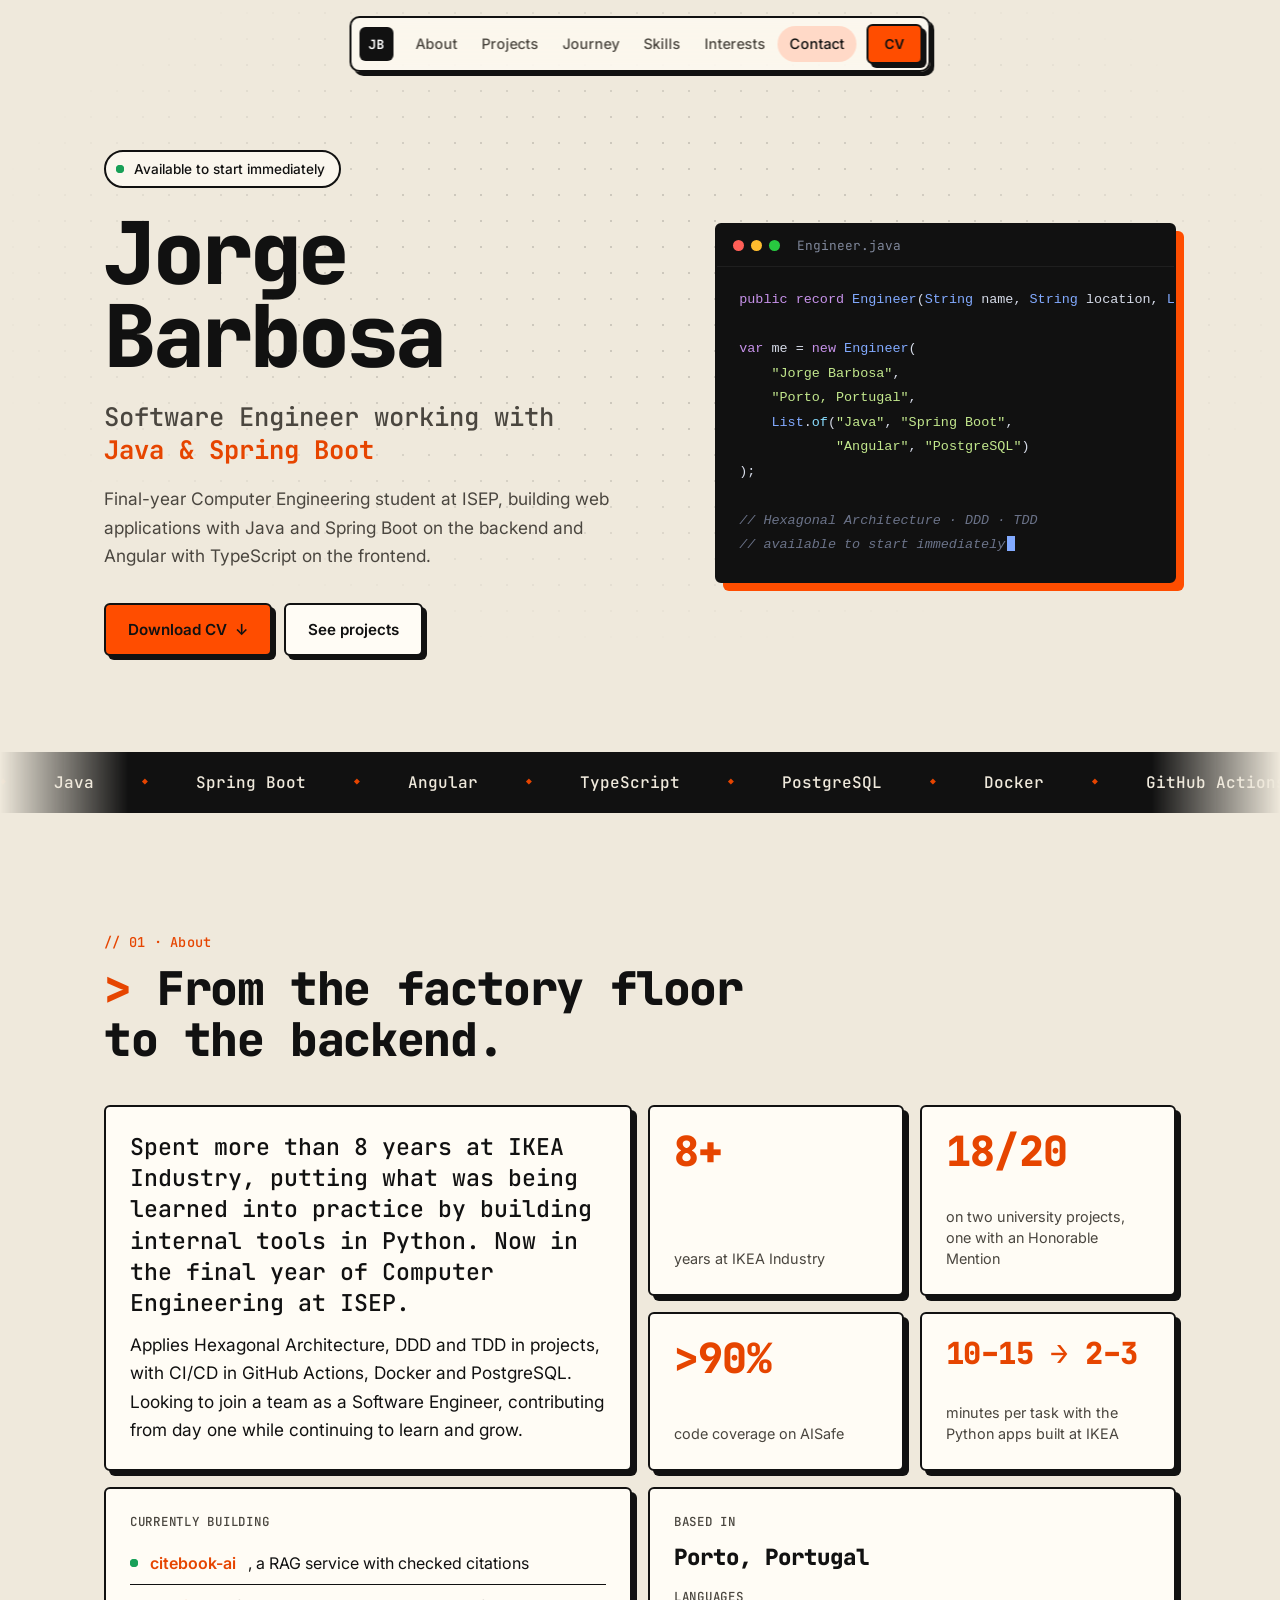
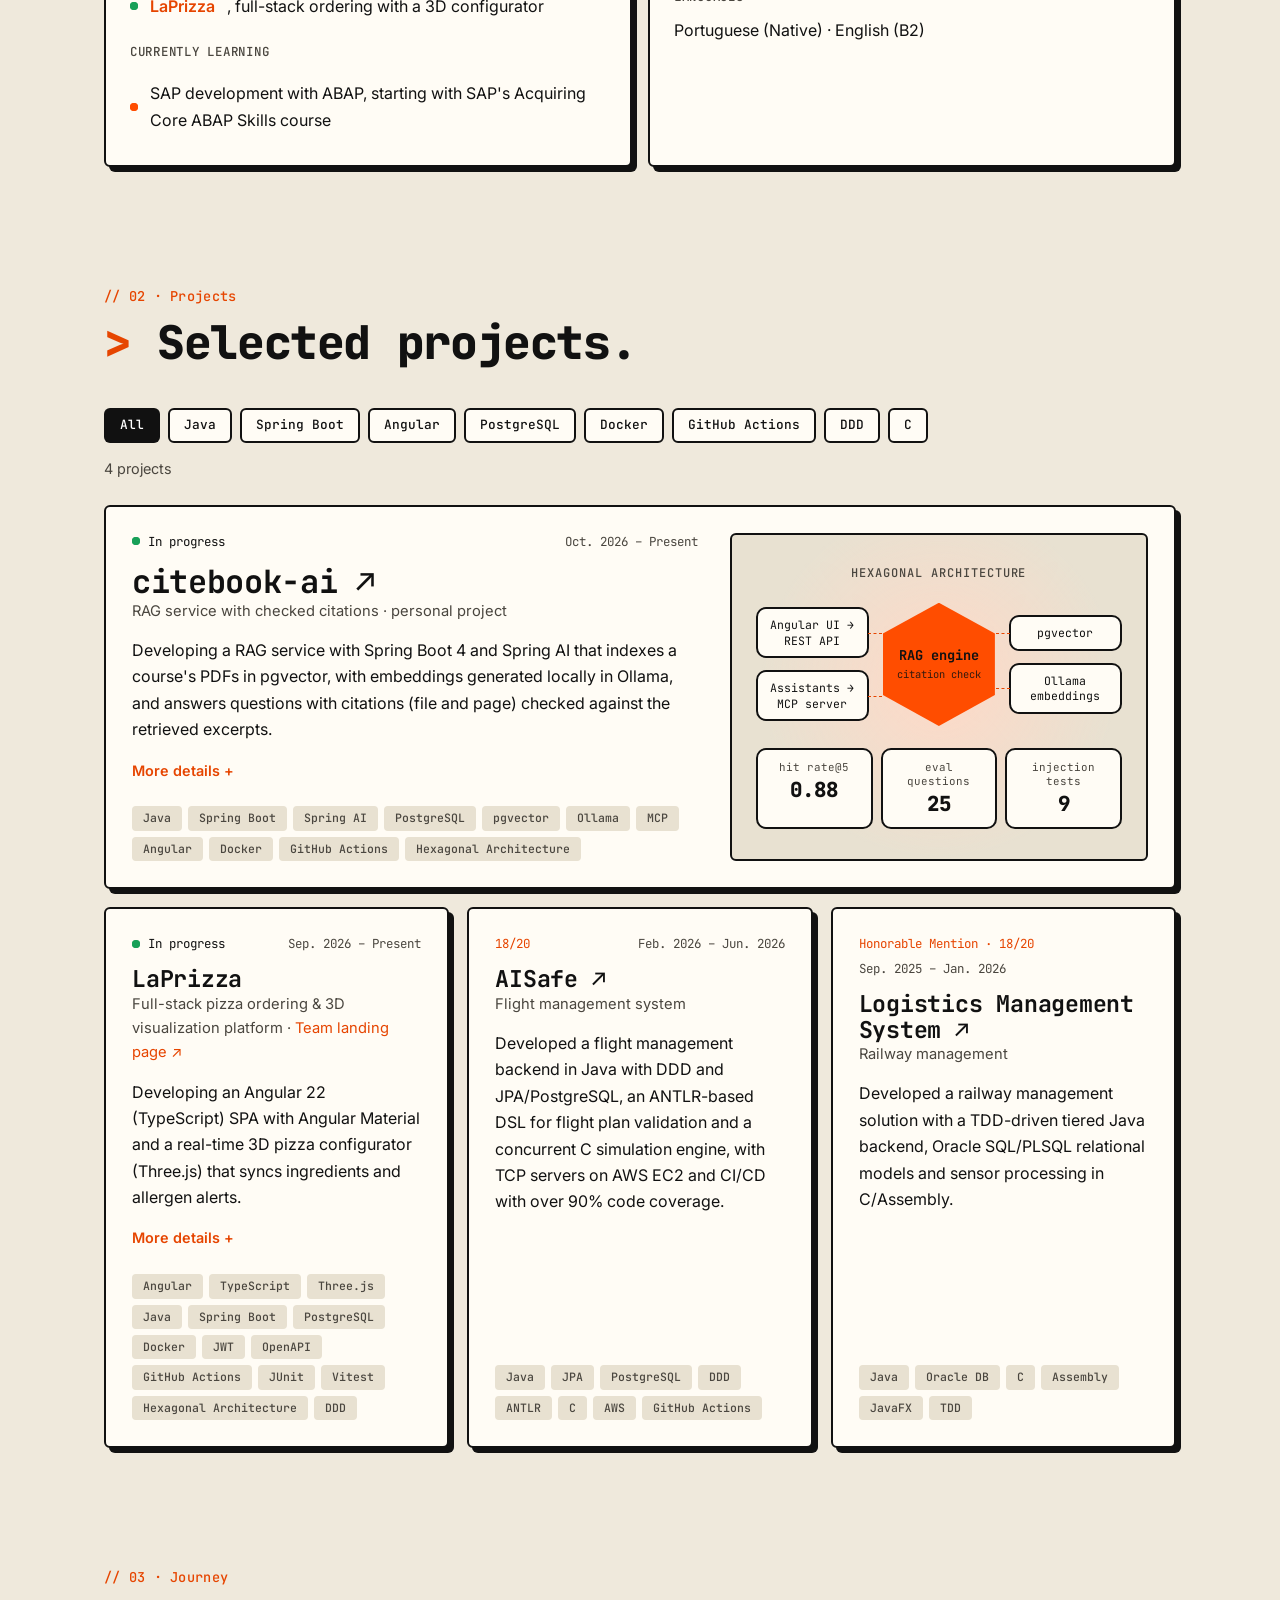
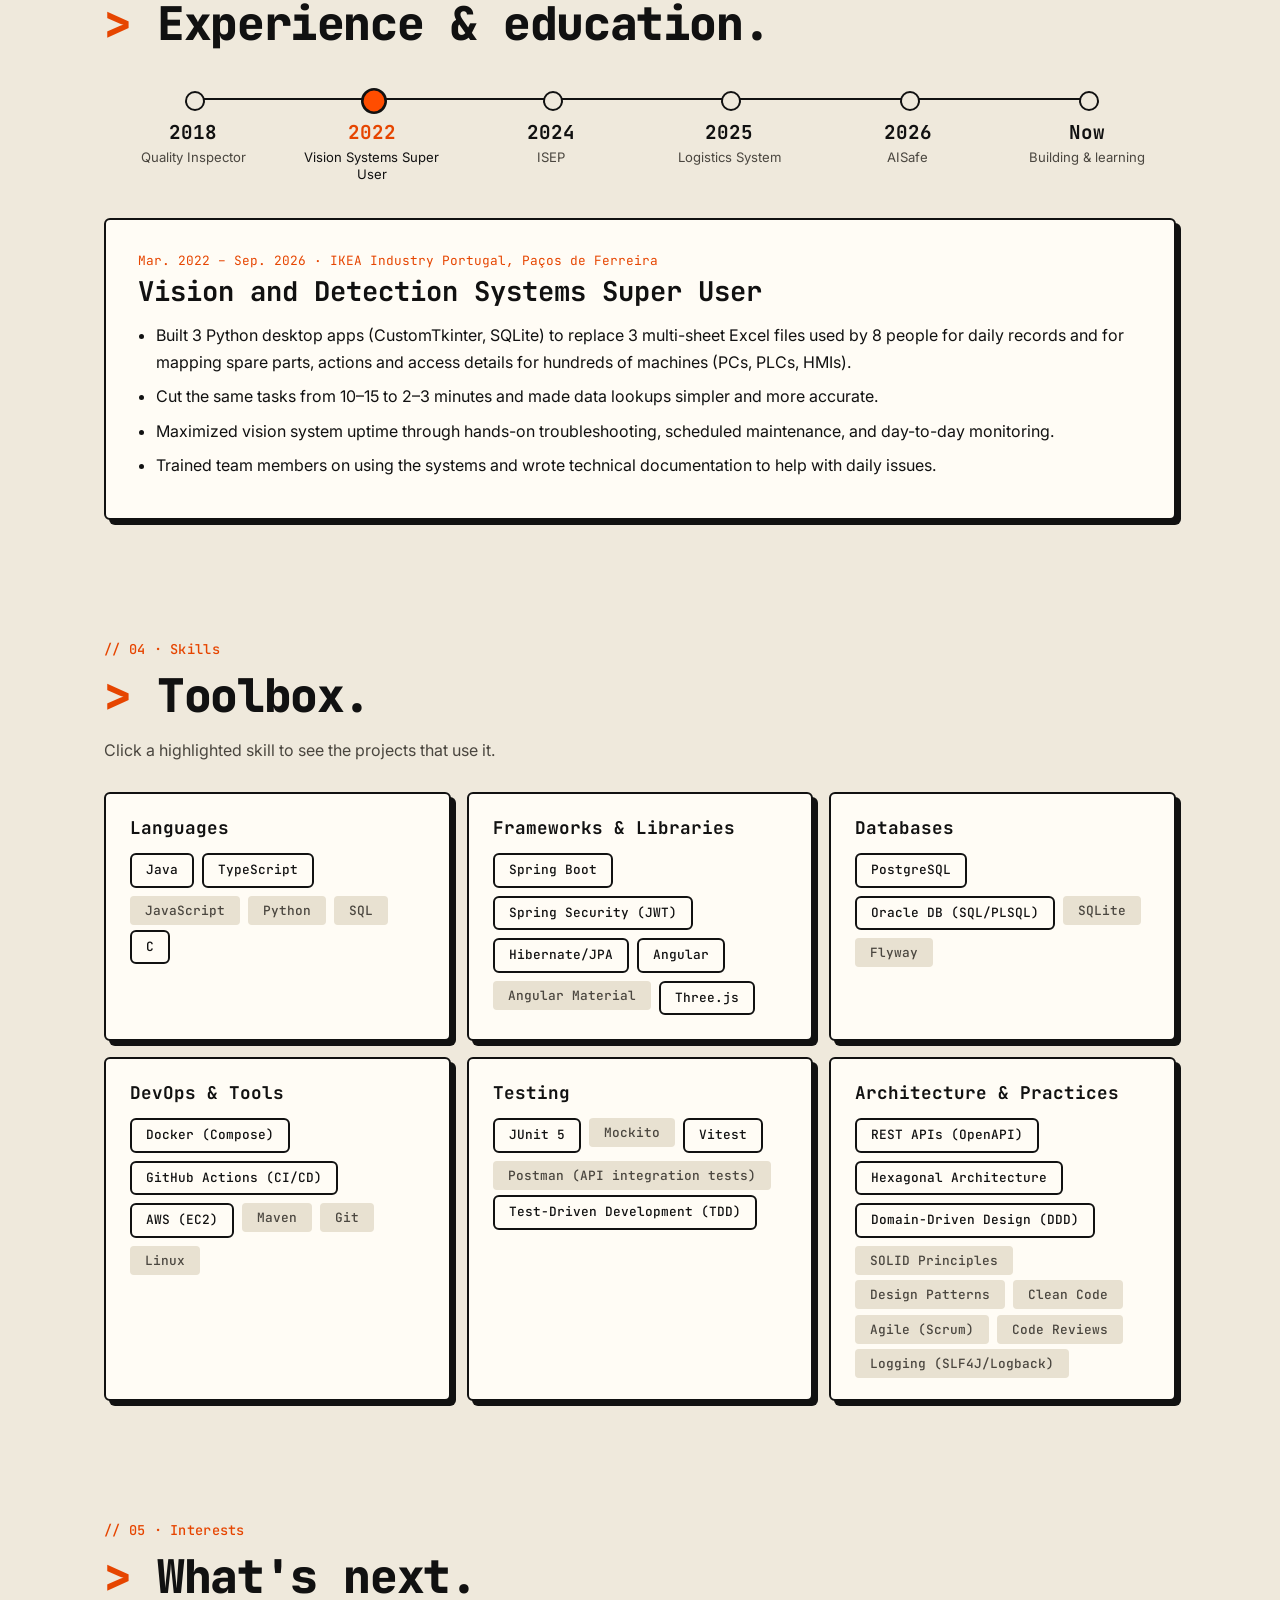
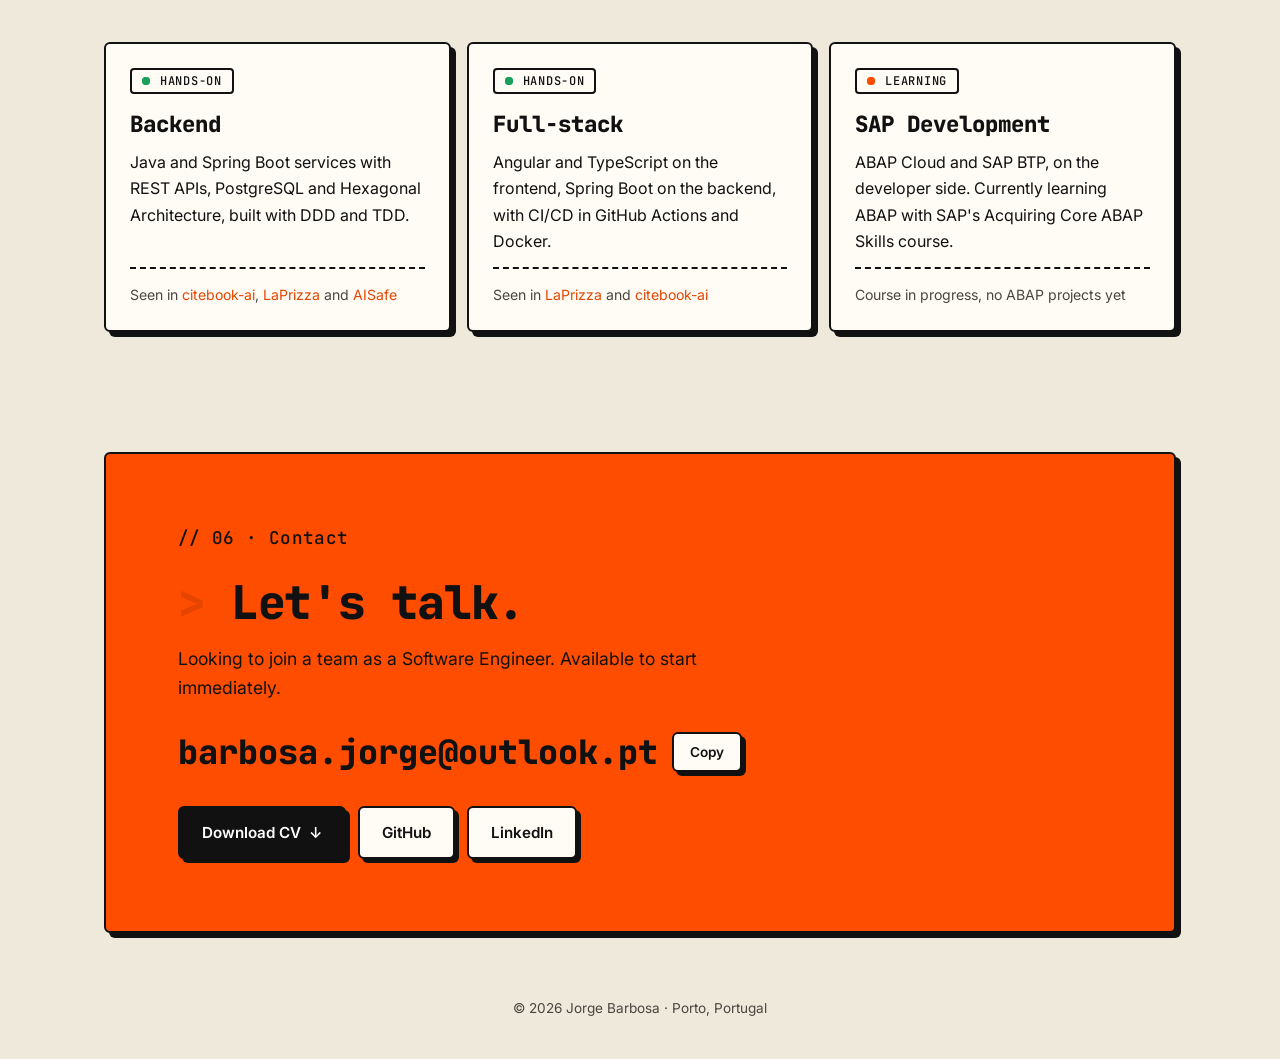
==== commit ca5b0bcc: "feat: add interests section (backend, full-stack, SAP) Co-Authored-By: Claude Opus 5.5 <noreply@anth" ====
--- a/index.html
+++ b/index.html
@@ -23,6 +23,7 @@
     <li><a href="#projects">Projects</a></li>
     <li><a href="#journey">Journey</a></li>
     <li><a href="#skills">Skills</a></li>
+    <li><a href="#interests">Interests</a></li>
     <li><a href="#contact">Contact</a></li>
   </ul>
   <a class="btn btn-small" href="Jorge_Barbosa_CV.pdf" download>CV</a>
@@ -334,9 +335,34 @@
     </div>
   </section>
 
+  <section id="interests" class="section wrap">
+    <p class="kicker">05 · Interests</p>
+    <h2>What's next.</h2>
+    <div class="interests">
+      <article class="tile interest reveal">
+        <p class="interest-status"><span class="pulse"></span>Hands-on</p>
+        <h3>Backend</h3>
+        <p>Java and Spring Boot services with REST APIs, PostgreSQL and Hexagonal Architecture, built with DDD and TDD.</p>
+        <p class="interest-proof">Seen in <a href="#p-citebook">citebook-ai</a>, <a href="#p-laprizza">LaPrizza</a> and <a href="#p-aisafe">AISafe</a></p>
+      </article>
+      <article class="tile interest reveal">
+        <p class="interest-status"><span class="pulse"></span>Hands-on</p>
+        <h3>Full-stack</h3>
+        <p>Angular and TypeScript on the frontend, Spring Boot on the backend, with CI/CD in GitHub Actions and Docker.</p>
+        <p class="interest-proof">Seen in <a href="#p-laprizza">LaPrizza</a> and <a href="#p-citebook">citebook-ai</a></p>
+      </article>
+      <article class="tile interest reveal">
+        <p class="interest-status"><span class="pulse learn"></span>Learning</p>
+        <h3>SAP Development</h3>
+        <p>ABAP Cloud and SAP BTP, on the developer side. Currently learning ABAP with SAP's Acquiring Core ABAP Skills course.</p>
+        <p class="interest-proof">Course in progress, no ABAP projects yet</p>
+      </article>
+    </div>
+  </section>
+
   <section id="contact" class="section wrap">
     <div class="cta reveal">
-      <p class="kicker">05 · Contact</p>
+      <p class="kicker">06 · Contact</p>
       <h2>Let's talk.</h2>
       <p>Looking to join a team as a Software Engineer. Available to start immediately.</p>
       <div class="email-row">
--- a/style.css
+++ b/style.css
@@ -552,6 +552,31 @@
   .js .reveal { opacity: 1; translate: none; }
 }
 
+/* Interests */
+.interests { display: grid; grid-template-columns: repeat(3, 1fr); gap: 16px; }
+.interest { display: flex; flex-direction: column; }
+.interest h3 { margin-bottom: 12px; font-size: 1.4rem; font-weight: 800; }
+.tile .interest-status {
+  display: inline-flex;
+  align-items: center;
+  gap: 10px;
+  width: fit-content;
+  margin-bottom: 18px;
+  padding: 3px 10px;
+  border: 2px solid var(--border);
+  border-radius: 4px;
+  font: 500 .75rem "JetBrains Mono", monospace;
+  text-transform: uppercase;
+  letter-spacing: .06em;
+}
+.tile .interest-proof {
+  margin-top: auto;
+  padding-top: 14px;
+  border-top: 2px dashed var(--border);
+  color: var(--muted);
+  font-size: .88rem;
+}
+
 /* Responsive */
 @media (max-width: 960px) {
   .hero-grid { grid-template-columns: 1fr; }
@@ -560,6 +585,7 @@
   .projects { grid-template-columns: repeat(2, 1fr); }
   .featured { grid-template-columns: 1fr; }
   .skill-groups { grid-template-columns: repeat(2, 1fr); }
+  .interests { grid-template-columns: 1fr; }
 }
 @media (max-width: 720px) {
   .nav-links { display: none; }
@@ -586,7 +612,7 @@
 .btn:not(.btn-ghost),
 .filters button[aria-pressed="true"],
 .arch-core { color: var(--on-accent); }
-h1, h2, h3, .role, .big, .stat strong, .email { font-family: "JetBrains Mono", "Fira Code", monospace; font-weight: 800; }
+h1, h2, h3, .role, .big, .stat strong, .email { font-family: "JetBrains Mono", monospace; font-weight: 800; }
 .hero h1 { font-size: clamp(2.8rem, 7.5vw, 5.4rem); letter-spacing: -.04em; }
 .section h2 { font-size: clamp(1.9rem, 4.4vw, 2.9rem); font-weight: 800; letter-spacing: -.03em; }
 .section h2::before { content: "> "; color: var(--accent); }
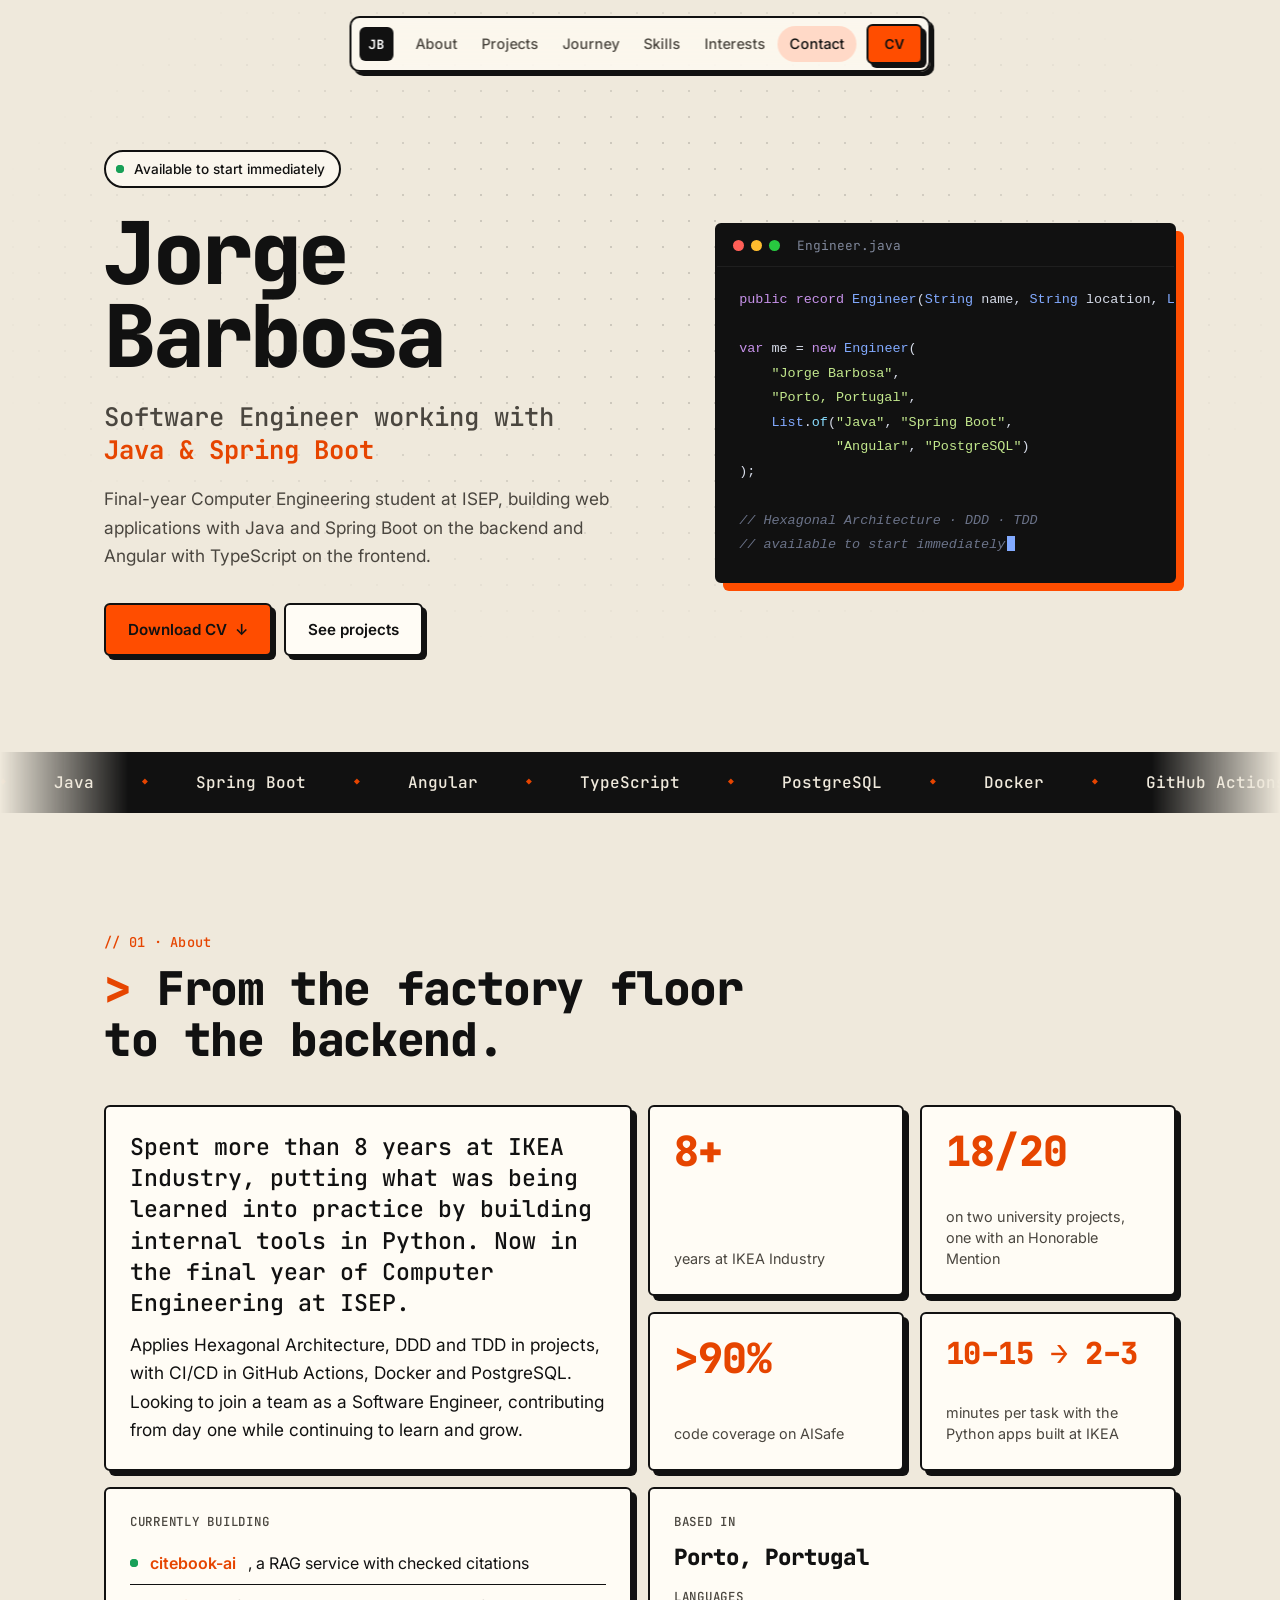
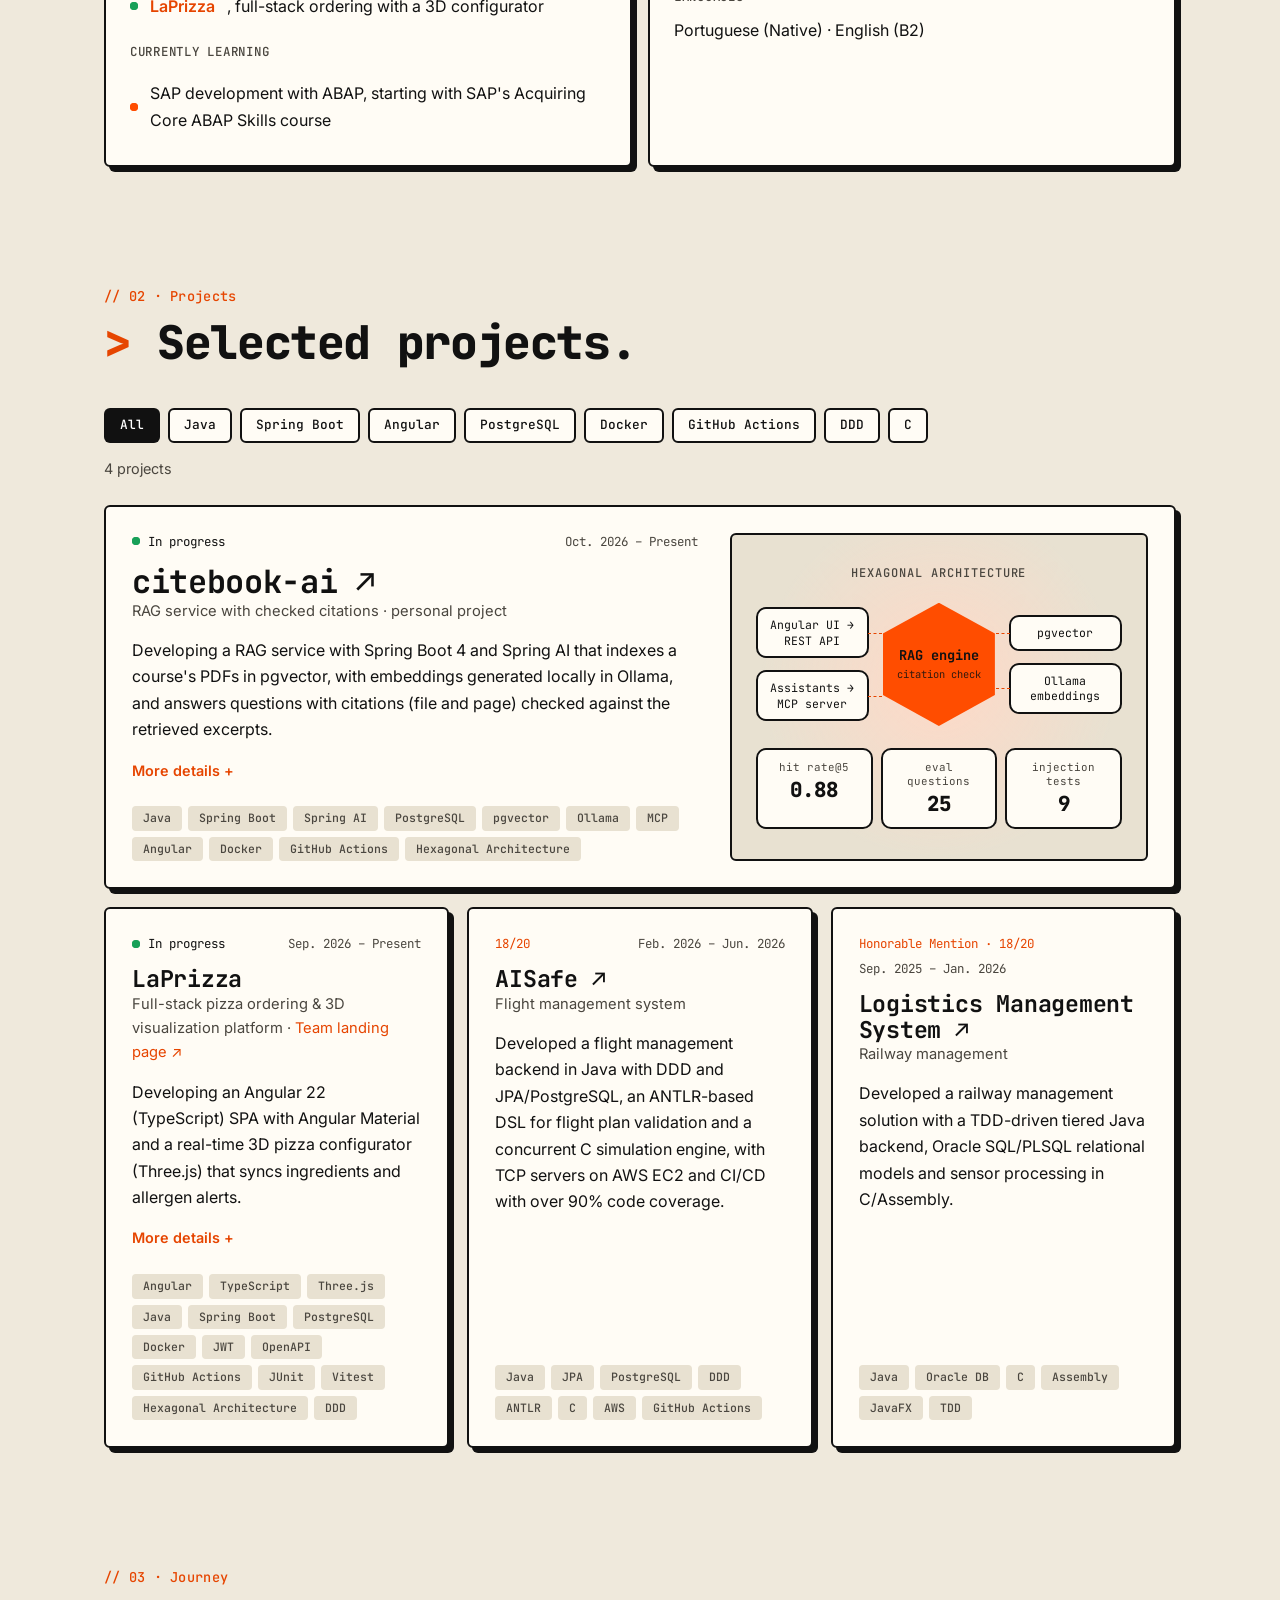
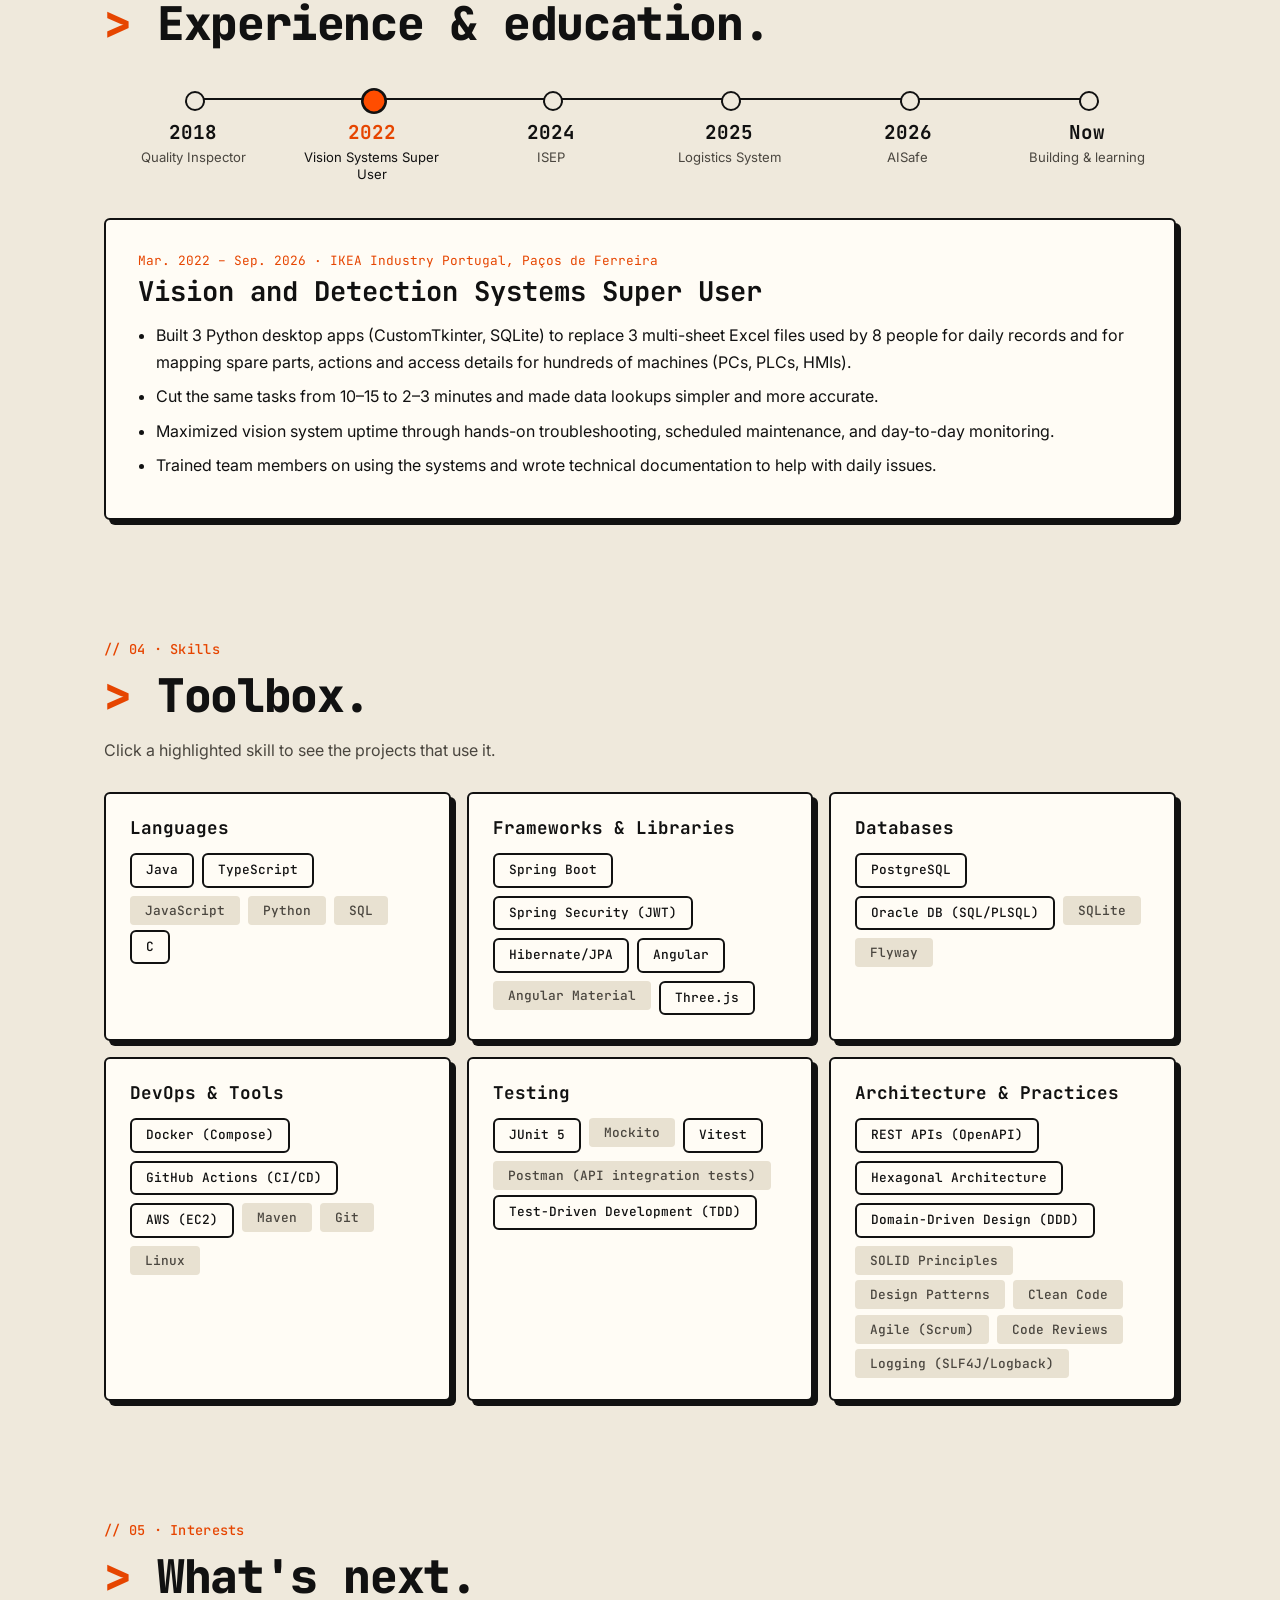
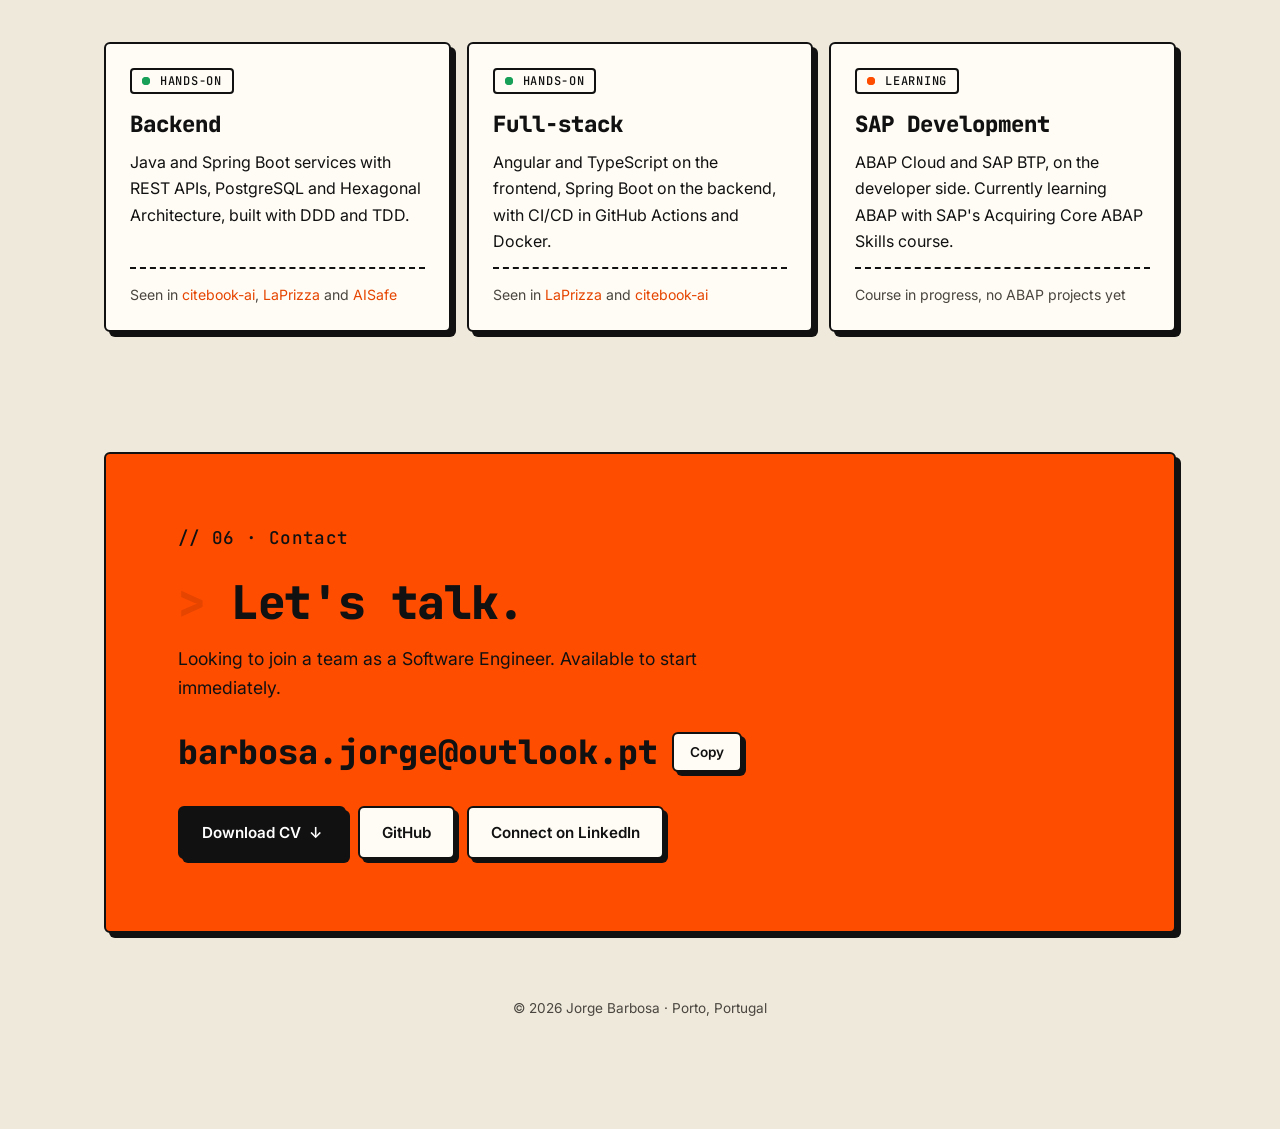
==== commit 42ef4d1c: "feat: add quick contact dock with LinkedIn and email Co-Authored-By: Claude Opus 5.5 <noreply@anthro" ====
--- a/index.html
+++ b/index.html
@@ -372,7 +372,7 @@
       <div class="actions">
         <a class="btn" href="Jorge_Barbosa_CV.pdf" download>Download CV <span aria-hidden="true">↓</span></a>
         <a class="btn btn-ghost" href="https://github.com/jo-barbosa">GitHub</a>
-        <a class="btn btn-ghost" href="https://linkedin.com/in/jo-barbosa/">LinkedIn</a>
+        <a class="btn btn-ghost" href="https://linkedin.com/in/jo-barbosa/" target="_blank" rel="noopener">Connect on LinkedIn</a>
       </div>
     </div>
   </section>
@@ -380,6 +380,11 @@
 </main>
 
 <footer class="footer">© 2026 Jorge Barbosa · Porto, Portugal</footer>
+
+<aside class="dock" id="dock" aria-label="Quick contact">
+  <a class="dock-btn dock-linkedin" href="https://linkedin.com/in/jo-barbosa/" target="_blank" rel="noopener"><svg viewBox="0 0 24 24" aria-hidden="true"><path d="M20.45 20.45h-3.55v-5.57c0-1.33-.03-3.04-1.85-3.04-1.85 0-2.14 1.45-2.14 2.94v5.67H9.35V9h3.41v1.56h.05c.48-.9 1.64-1.85 3.37-1.85 3.6 0 4.27 2.37 4.27 5.46v6.28zM5.34 7.43a2.06 2.06 0 1 1 0-4.12 2.06 2.06 0 0 1 0 4.12zM7.12 20.45H3.56V9h3.56v11.45zM22.22 0H1.77C.79 0 0 .77 0 1.73v20.54C0 23.23.79 24 1.77 24h20.45c.98 0 1.78-.77 1.78-1.73V1.73C24 .77 23.2 0 22.22 0z"/></svg>Connect on LinkedIn</a>
+  <a class="dock-btn" href="mailto:barbosa.jorge@outlook.pt" aria-label="Send an email" title="Send an email"><svg viewBox="0 0 24 24" aria-hidden="true"><path d="M3 5h18a1 1 0 0 1 1 1v12a1 1 0 0 1-1 1H3a1 1 0 0 1-1-1V6a1 1 0 0 1 1-1zm.8 2 8.2 6.1L20.2 7H3.8zM20 9.2l-7.4 5.5a1 1 0 0 1-1.2 0L4 9.2V17h16V9.2z"/></svg></a>
+</aside>
 
 <script src="script.js"></script>
 </body>
--- a/style.css
+++ b/style.css
@@ -645,3 +645,37 @@
 .cta { background: var(--a1); color: #111; }
 .cta > p, .cta .kicker { color: #111; }
 .cta .btn:not(.btn-ghost) { background: #111; color: #fff; }
+
+/* Quick contact dock */
+.dock {
+  position: fixed;
+  right: 20px;
+  bottom: 20px;
+  z-index: 30;
+  display: flex;
+  gap: 10px;
+  transition: opacity .3s, translate .3s, visibility .3s;
+}
+.js .dock:not(.show) { opacity: 0; visibility: hidden; translate: 0 16px; }
+.dock-btn {
+  display: inline-flex;
+  align-items: center;
+  justify-content: center;
+  gap: 10px;
+  padding: 10px 16px;
+  border: 2px solid #111;
+  border-radius: 6px;
+  background: var(--surface);
+  color: #111;
+  font: 600 .9rem Inter, system-ui, sans-serif;
+  box-shadow: 4px 4px 0 #111;
+  transition: transform .2s, box-shadow .2s;
+}
+.dock-btn:hover { text-decoration: none; transform: translate(-2px, -2px); box-shadow: 6px 6px 0 #111; }
+.dock-btn svg { width: 18px; height: 18px; fill: currentColor; flex: none; }
+.dock-linkedin { background: #0a66c2; color: #fff; }
+.footer { padding-bottom: 110px; }
+@media (max-width: 560px) {
+  .dock { left: 16px; right: 16px; bottom: 16px; }
+  .dock-linkedin { flex: 1; }
+}
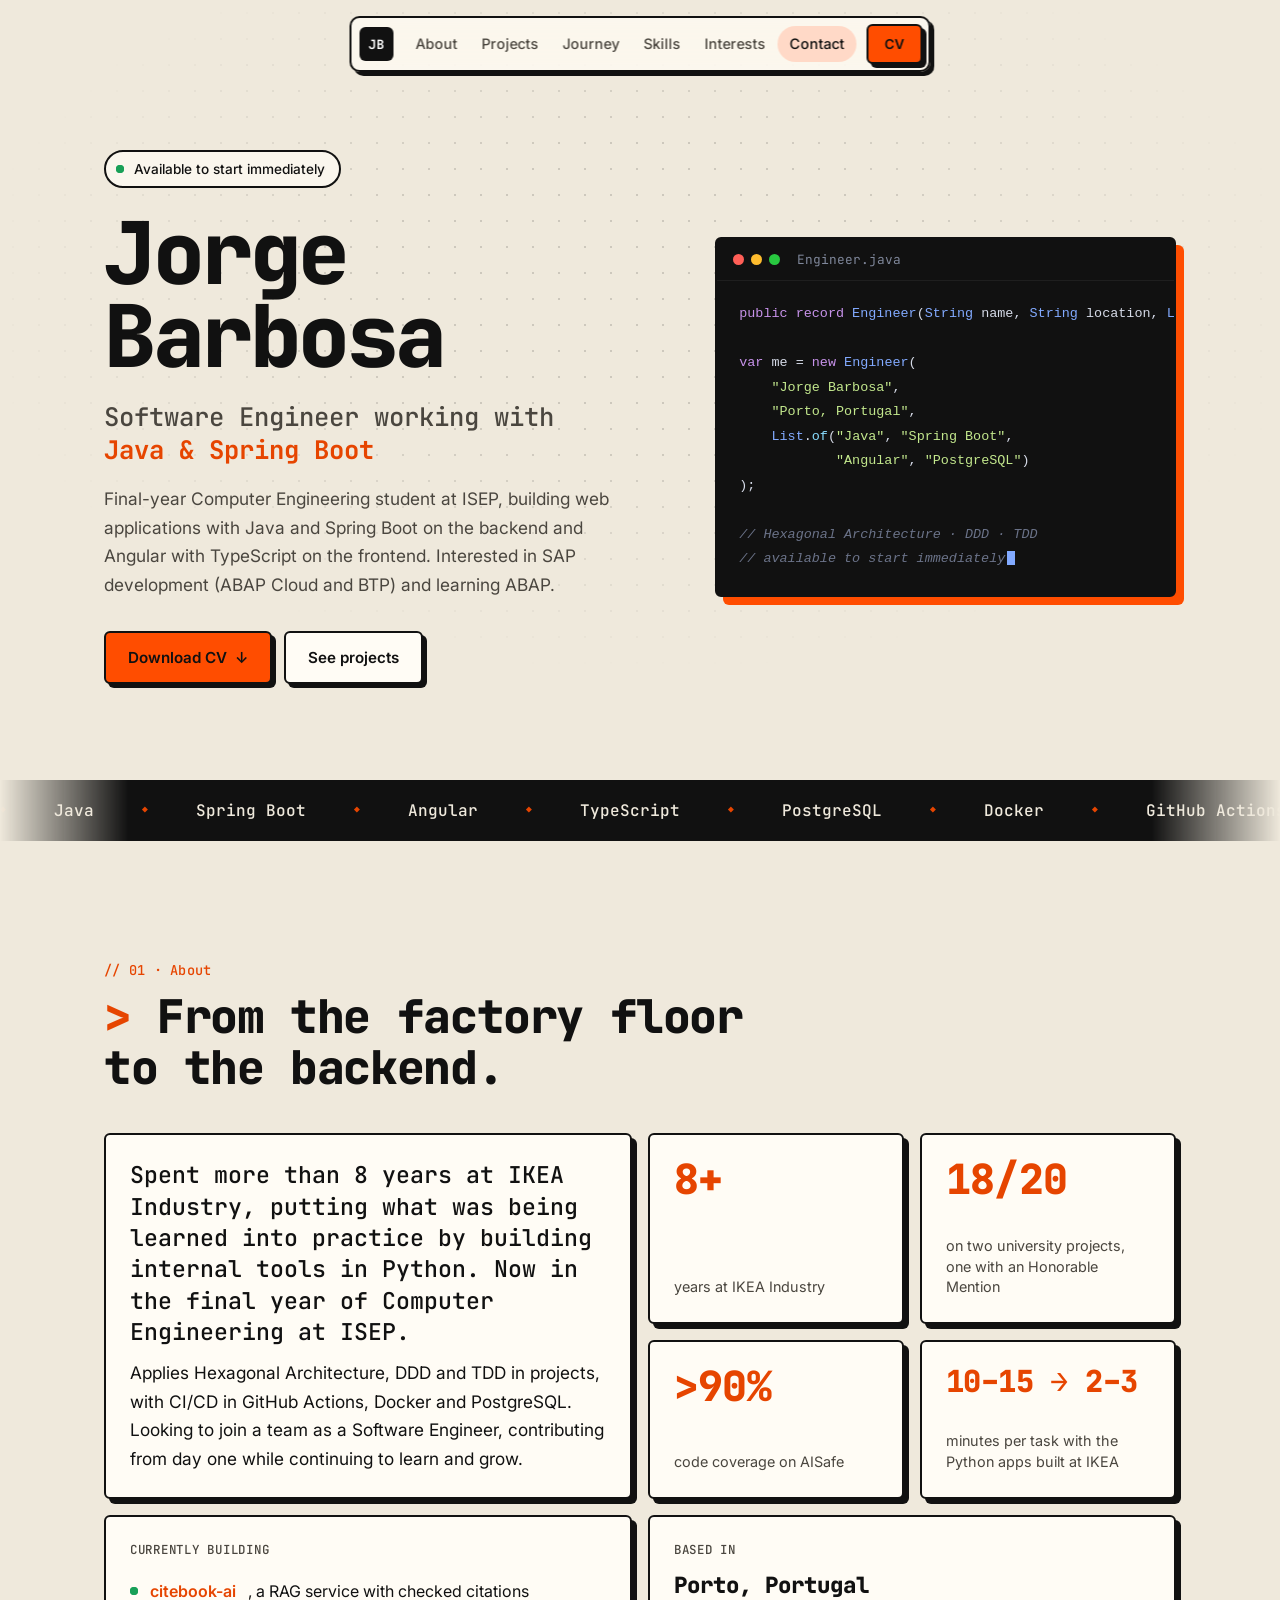
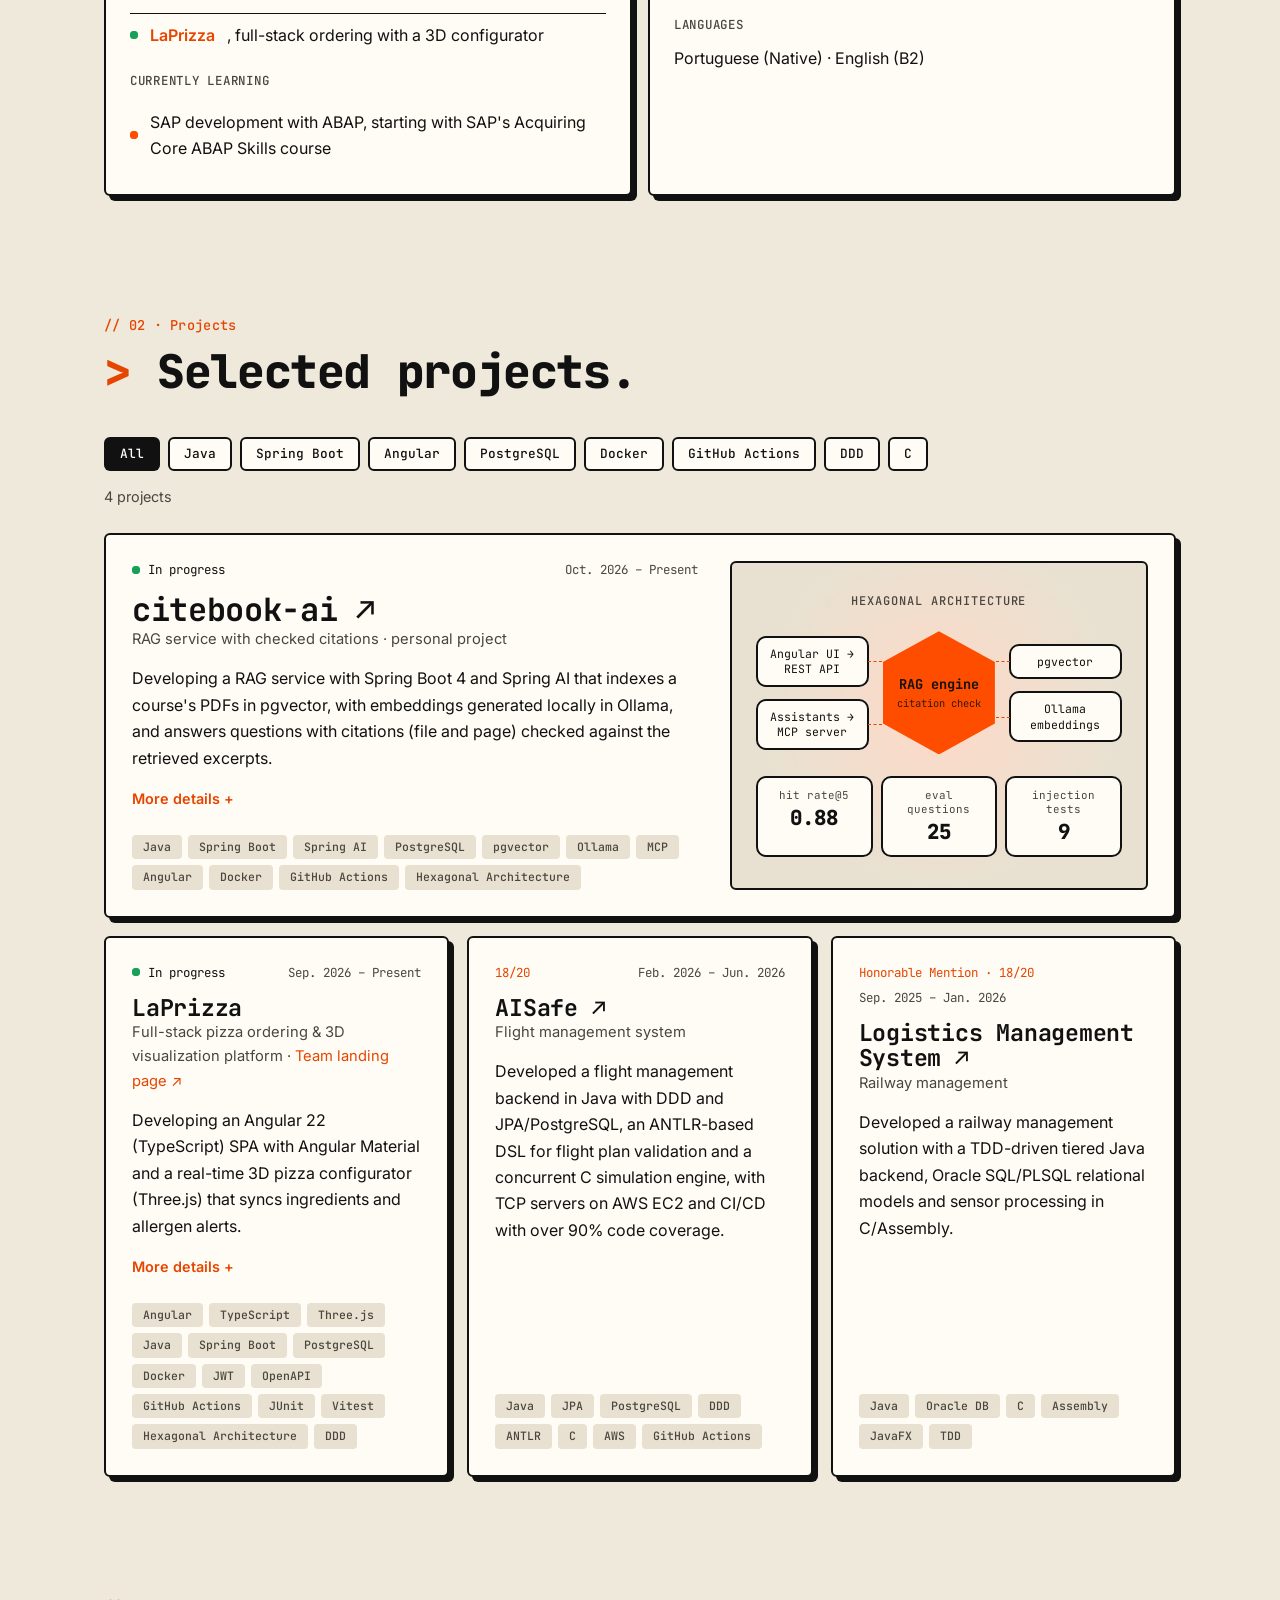
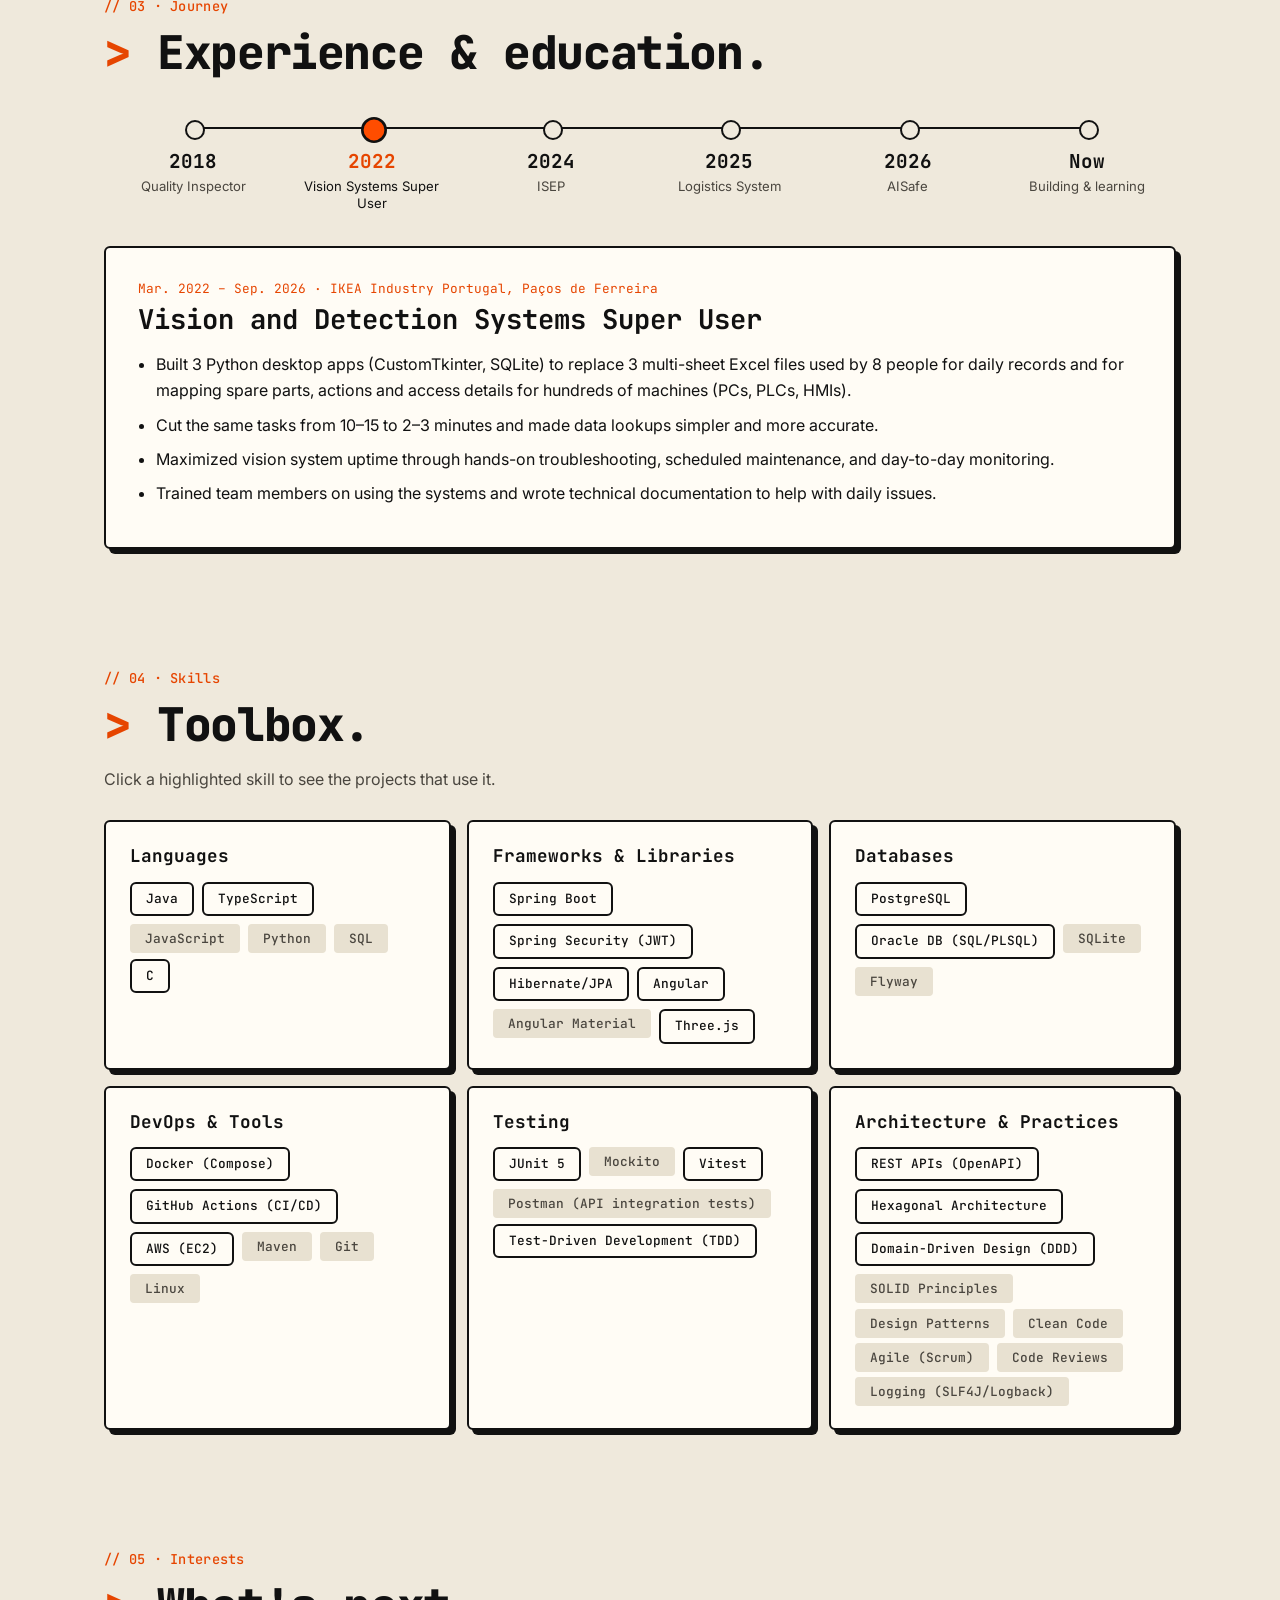
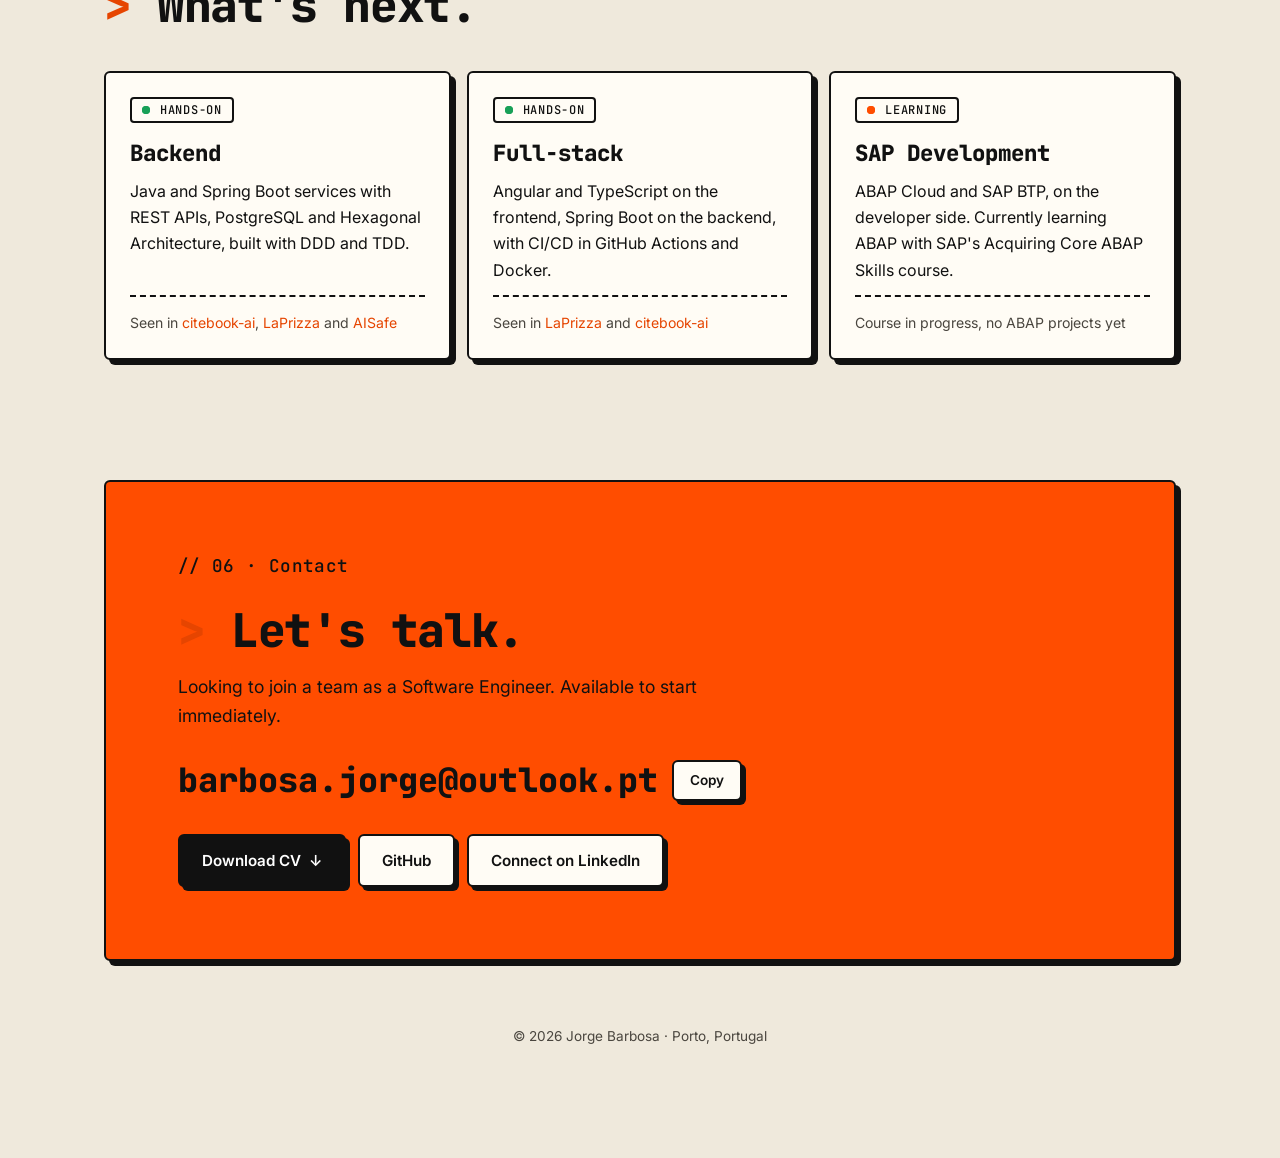
==== commit 0721d117: "feat: mention SAP interest in hero and page description Co-Authored-By: Claude Opus 5.5 <noreply@ant" ====
--- a/index.html
+++ b/index.html
@@ -4,7 +4,7 @@
 <meta charset="utf-8">
 <meta name="viewport" content="width=device-width, initial-scale=1">
 <title>Jorge Barbosa – Software Engineer</title>
-<meta name="description" content="Jorge Barbosa, Software Engineer (Java / Spring Boot). Final-year Computer Engineering student at ISEP, Porto.">
+<meta name="description" content="Jorge Barbosa, Software Engineer (Java / Spring Boot). Final-year Computer Engineering student at ISEP, Porto. Interested in SAP development (ABAP).">
 <link rel="icon" href="data:image/svg+xml,<svg xmlns='http://www.w3.org/2000/svg' viewBox='0 0 64 64'><defs><linearGradient id='g' x1='0' y1='0' x2='1' y2='1'><stop offset='0' stop-color='%23ff4d00'/><stop offset='1' stop-color='%23ff4d00'/></linearGradient></defs><rect width='64' height='64' rx='16' fill='url(%23g)'/><text x='50%' y='55%' text-anchor='middle' dominant-baseline='middle' font-family='sans-serif' font-weight='700' font-size='26' fill='white'>JB</text></svg>">
 <script>
   document.documentElement.classList.add('js');
@@ -35,7 +35,7 @@
       <p class="badge"><span class="pulse"></span>Available to start immediately</p>
       <h1>Jorge<br>Barbosa</h1>
       <p class="role">Software Engineer working with<br><span class="rotator" id="rotator" aria-live="off">Java &amp; Spring Boot</span></p>
-      <p class="lead">Final-year Computer Engineering student at ISEP, building web applications with Java and Spring Boot on the backend and Angular with TypeScript on the frontend.</p>
+      <p class="lead">Final-year Computer Engineering student at ISEP, building web applications with Java and Spring Boot on the backend and Angular with TypeScript on the frontend. Interested in SAP development (ABAP Cloud and BTP) and learning ABAP.</p>
       <div class="actions">
         <a class="btn" href="Jorge_Barbosa_CV.pdf" download>Download CV <span aria-hidden="true">↓</span></a>
         <a class="btn btn-ghost" href="#projects">See projects</a>
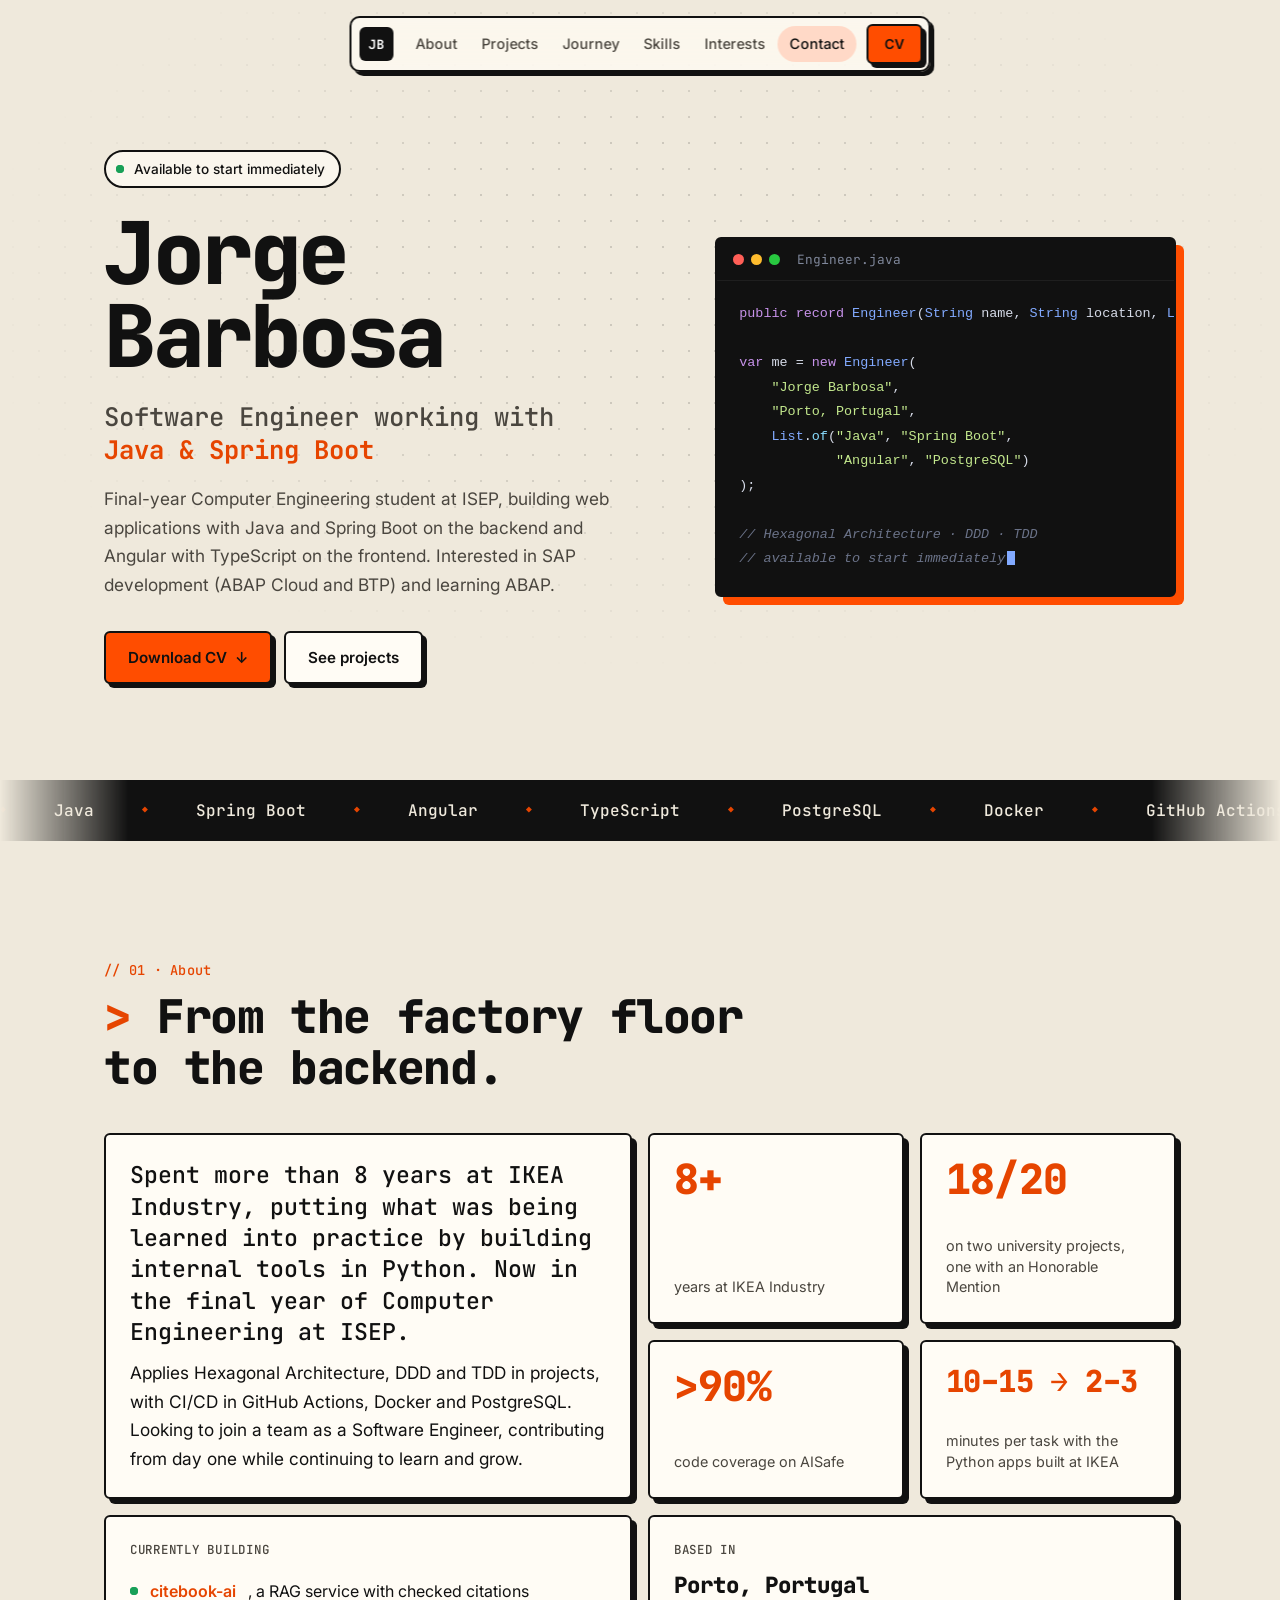
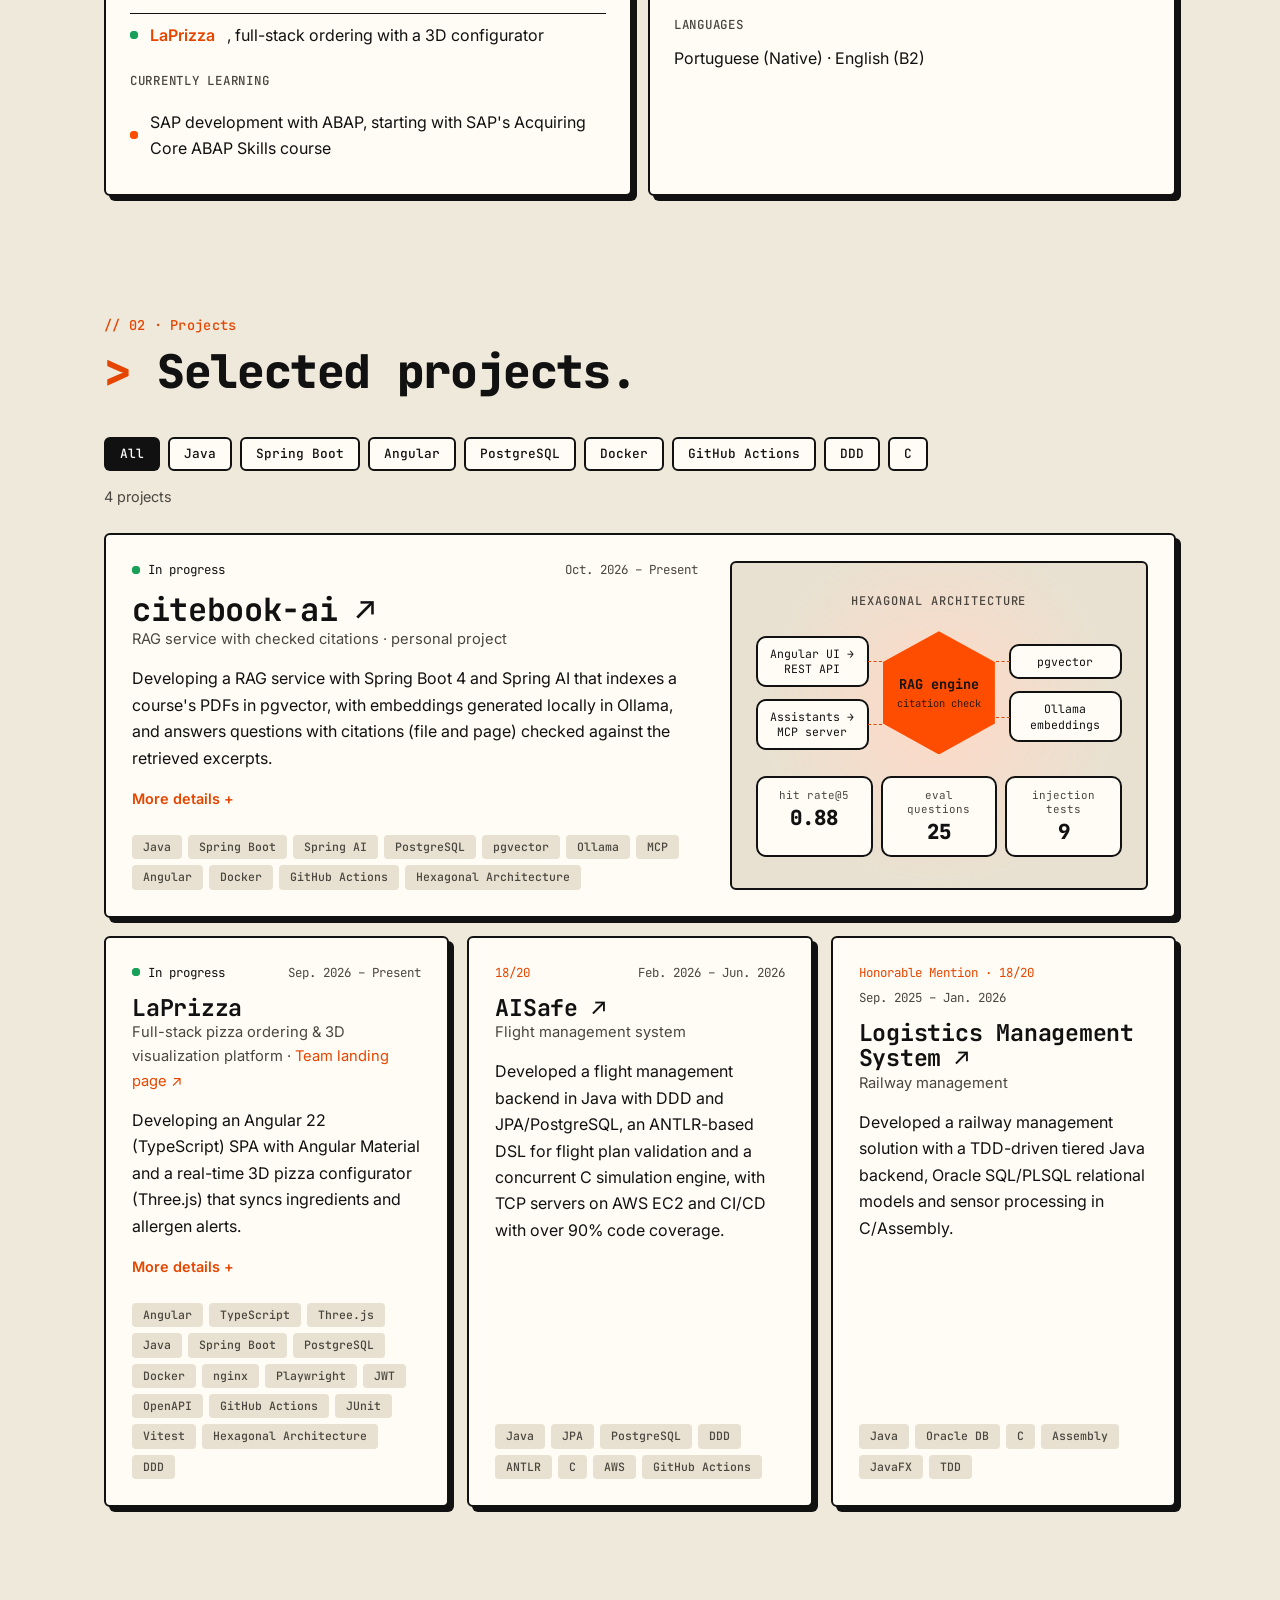
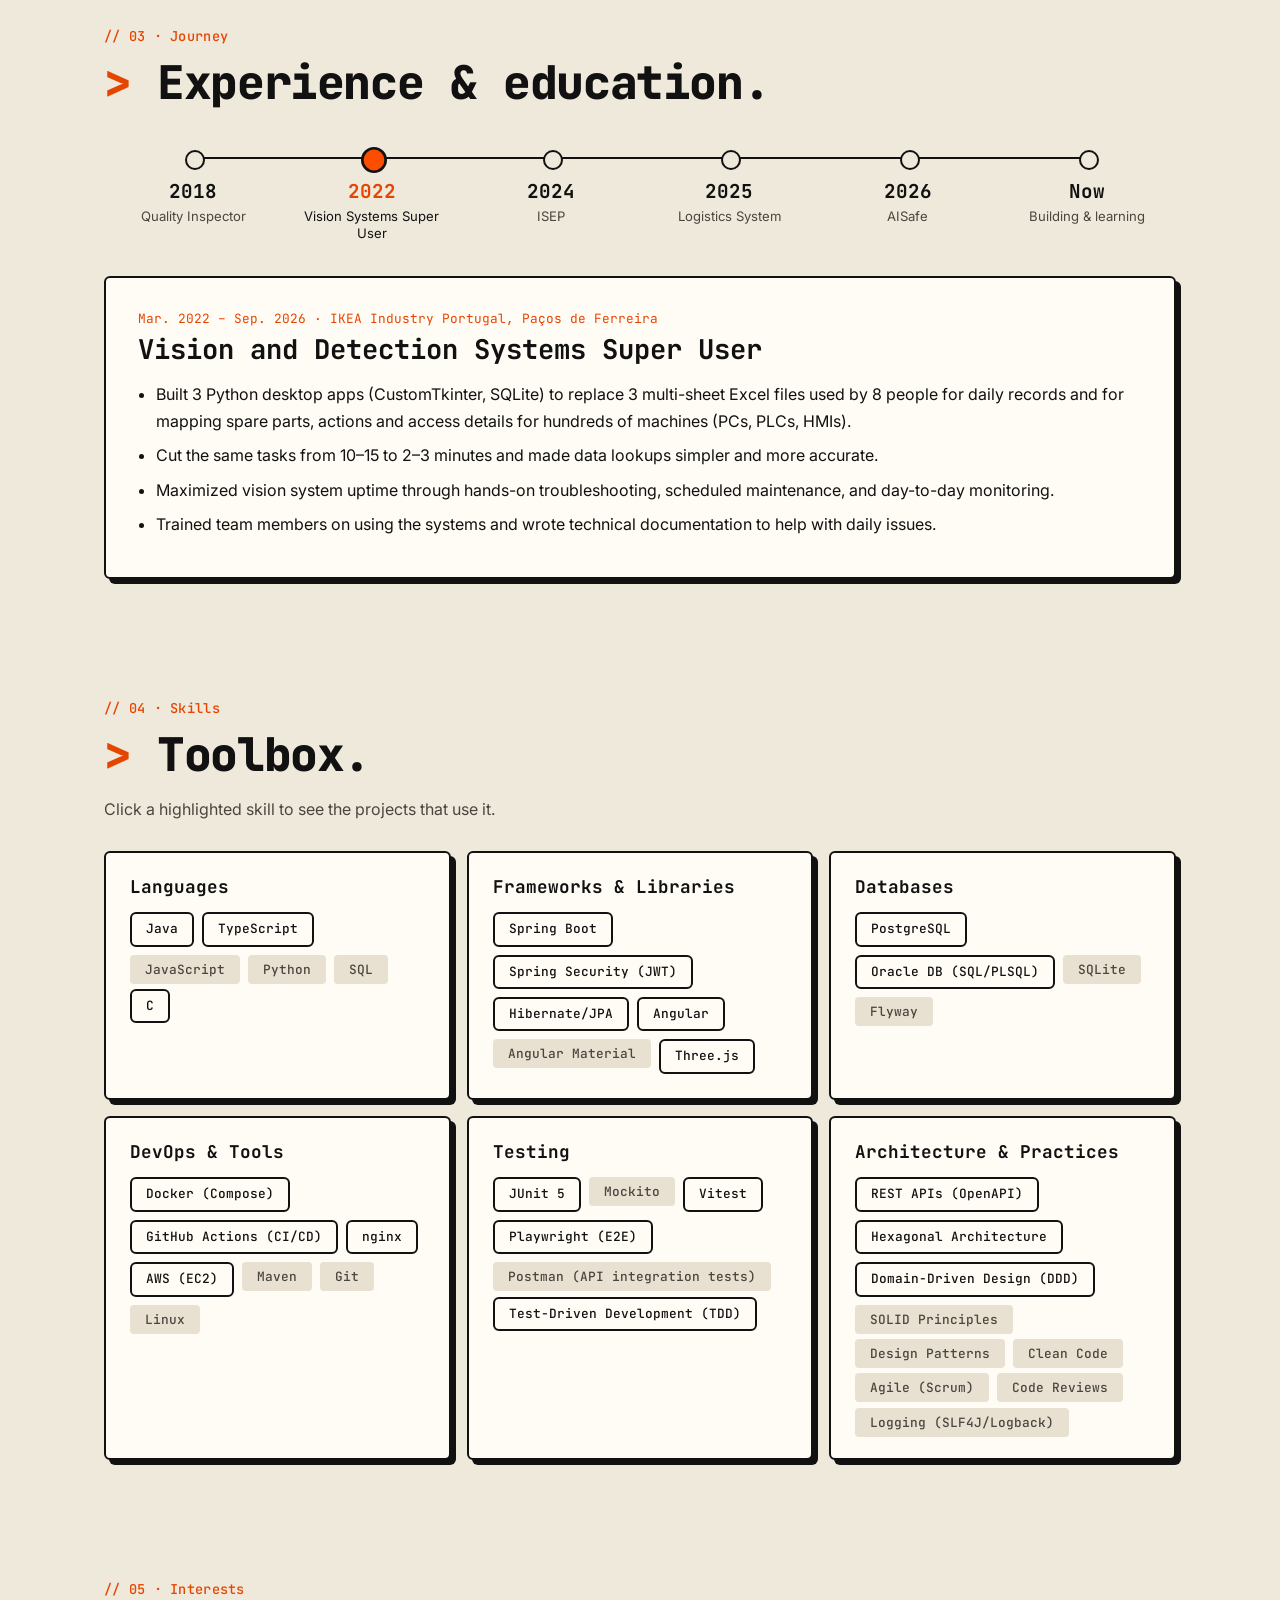
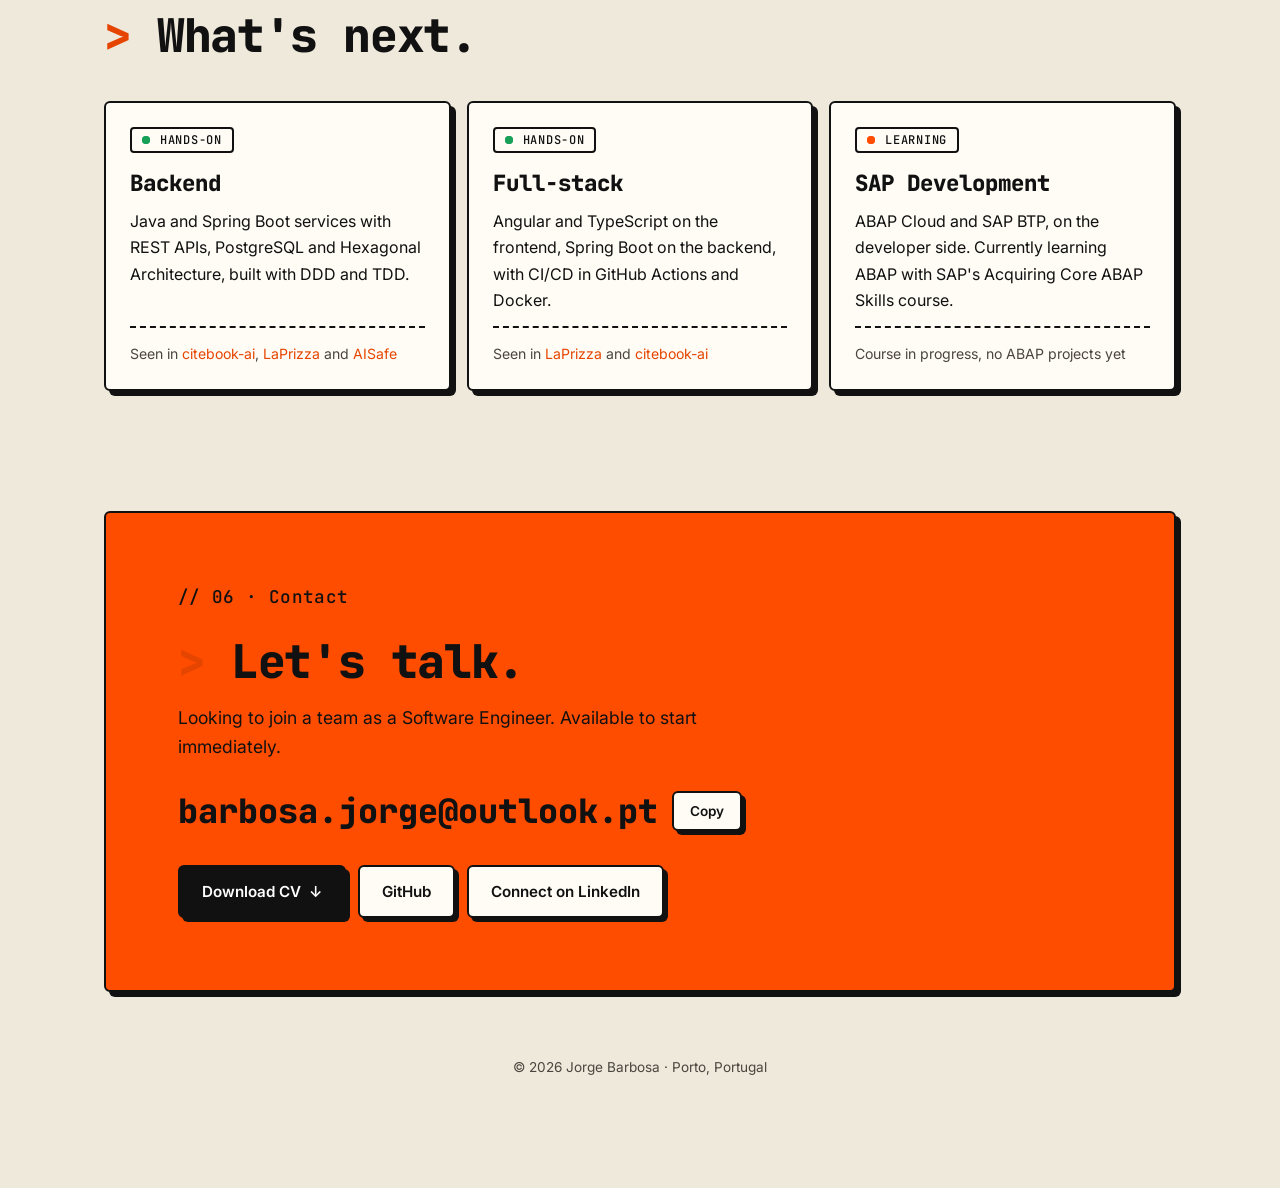
==== commit 6861e094: "feat: add Playwright E2E tests and deployment to LaPrizza Co-Authored-By: Claude Opus 5.5 <noreply@a" ====
--- a/index.html
+++ b/index.html
@@ -60,8 +60,8 @@
 
   <div class="marquee" aria-hidden="true">
     <div class="marquee-track">
-      <span>Java</span><span>Spring Boot</span><span>Angular</span><span>TypeScript</span><span>PostgreSQL</span><span>Docker</span><span>GitHub Actions</span><span>Spring AI</span><span>pgvector</span><span>Three.js</span><span>JUnit 5</span><span>Hexagonal Architecture</span><span>DDD</span><span>TDD</span>
-      <span>Java</span><span>Spring Boot</span><span>Angular</span><span>TypeScript</span><span>PostgreSQL</span><span>Docker</span><span>GitHub Actions</span><span>Spring AI</span><span>pgvector</span><span>Three.js</span><span>JUnit 5</span><span>Hexagonal Architecture</span><span>DDD</span><span>TDD</span>
+      <span>Java</span><span>Spring Boot</span><span>Angular</span><span>TypeScript</span><span>PostgreSQL</span><span>Docker</span><span>GitHub Actions</span><span>Spring AI</span><span>pgvector</span><span>Three.js</span><span>JUnit 5</span><span>Playwright</span><span>Hexagonal Architecture</span><span>DDD</span><span>TDD</span>
+      <span>Java</span><span>Spring Boot</span><span>Angular</span><span>TypeScript</span><span>PostgreSQL</span><span>Docker</span><span>GitHub Actions</span><span>Spring AI</span><span>pgvector</span><span>Three.js</span><span>JUnit 5</span><span>Playwright</span><span>Hexagonal Architecture</span><span>DDD</span><span>TDD</span>
     </div>
   </div>
 </header>
@@ -165,12 +165,13 @@
           <summary>More details</summary>
           <ul>
             <li>Building a Spring Boot 4 / Java 25 backend with Hexagonal Architecture and DDD, exposing REST endpoints documented with OpenAPI and secured with stateless JWT and role-based access control.</li>
-            <li>Automating quality gates with GitHub Actions CI/CD and shared pre-push Git hooks running backend (JUnit) and frontend (Vitest) test suites.</li>
+            <li>Testing the SPA end to end with Playwright against the real API and PostgreSQL, in GitHub Actions CI and before each deployment, alongside JUnit and Vitest suites in shared pre-push Git hooks.</li>
+            <li>Deploying with Docker Compose and nginx on a Debian VM through a systemd timer, validating each version in a throwaway stack with Postman and Playwright before release, with a rollback script.</li>
             <li>Working with AI coding agents (LLMs) in a spec-first workflow (brainstorm, write a plan, then implement), using agent skills and MCP servers; shared this workflow with the team.</li>
           </ul>
         </details>
         <ul class="tags">
-          <li>Angular</li><li>TypeScript</li><li>Three.js</li><li>Java</li><li>Spring Boot</li><li>PostgreSQL</li><li>Docker</li><li>JWT</li><li>OpenAPI</li><li>GitHub Actions</li><li>JUnit</li><li>Vitest</li><li>Hexagonal Architecture</li><li>DDD</li>
+          <li>Angular</li><li>TypeScript</li><li>Three.js</li><li>Java</li><li>Spring Boot</li><li>PostgreSQL</li><li>Docker</li><li>nginx</li><li>Playwright</li><li>JWT</li><li>OpenAPI</li><li>GitHub Actions</li><li>JUnit</li><li>Vitest</li><li>Hexagonal Architecture</li><li>DDD</li>
         </ul>
       </article>
 
@@ -302,6 +303,7 @@
         <ul class="chips">
           <li><button type="button" data-tag="Docker">Docker (Compose)</button></li>
           <li><button type="button" data-tag="GitHub Actions">GitHub Actions (CI/CD)</button></li>
+          <li><button type="button" data-tag="nginx">nginx</button></li>
           <li><button type="button" data-tag="AWS">AWS (EC2)</button></li>
           <li><span>Maven</span></li>
           <li><span>Git</span></li>
@@ -314,6 +316,7 @@
           <li><button type="button" data-tag="JUnit">JUnit 5</button></li>
           <li><span>Mockito</span></li>
           <li><button type="button" data-tag="Vitest">Vitest</button></li>
+          <li><button type="button" data-tag="Playwright">Playwright (E2E)</button></li>
           <li><span>Postman (API integration tests)</span></li>
           <li><button type="button" data-tag="TDD">Test-Driven Development (TDD)</button></li>
         </ul>
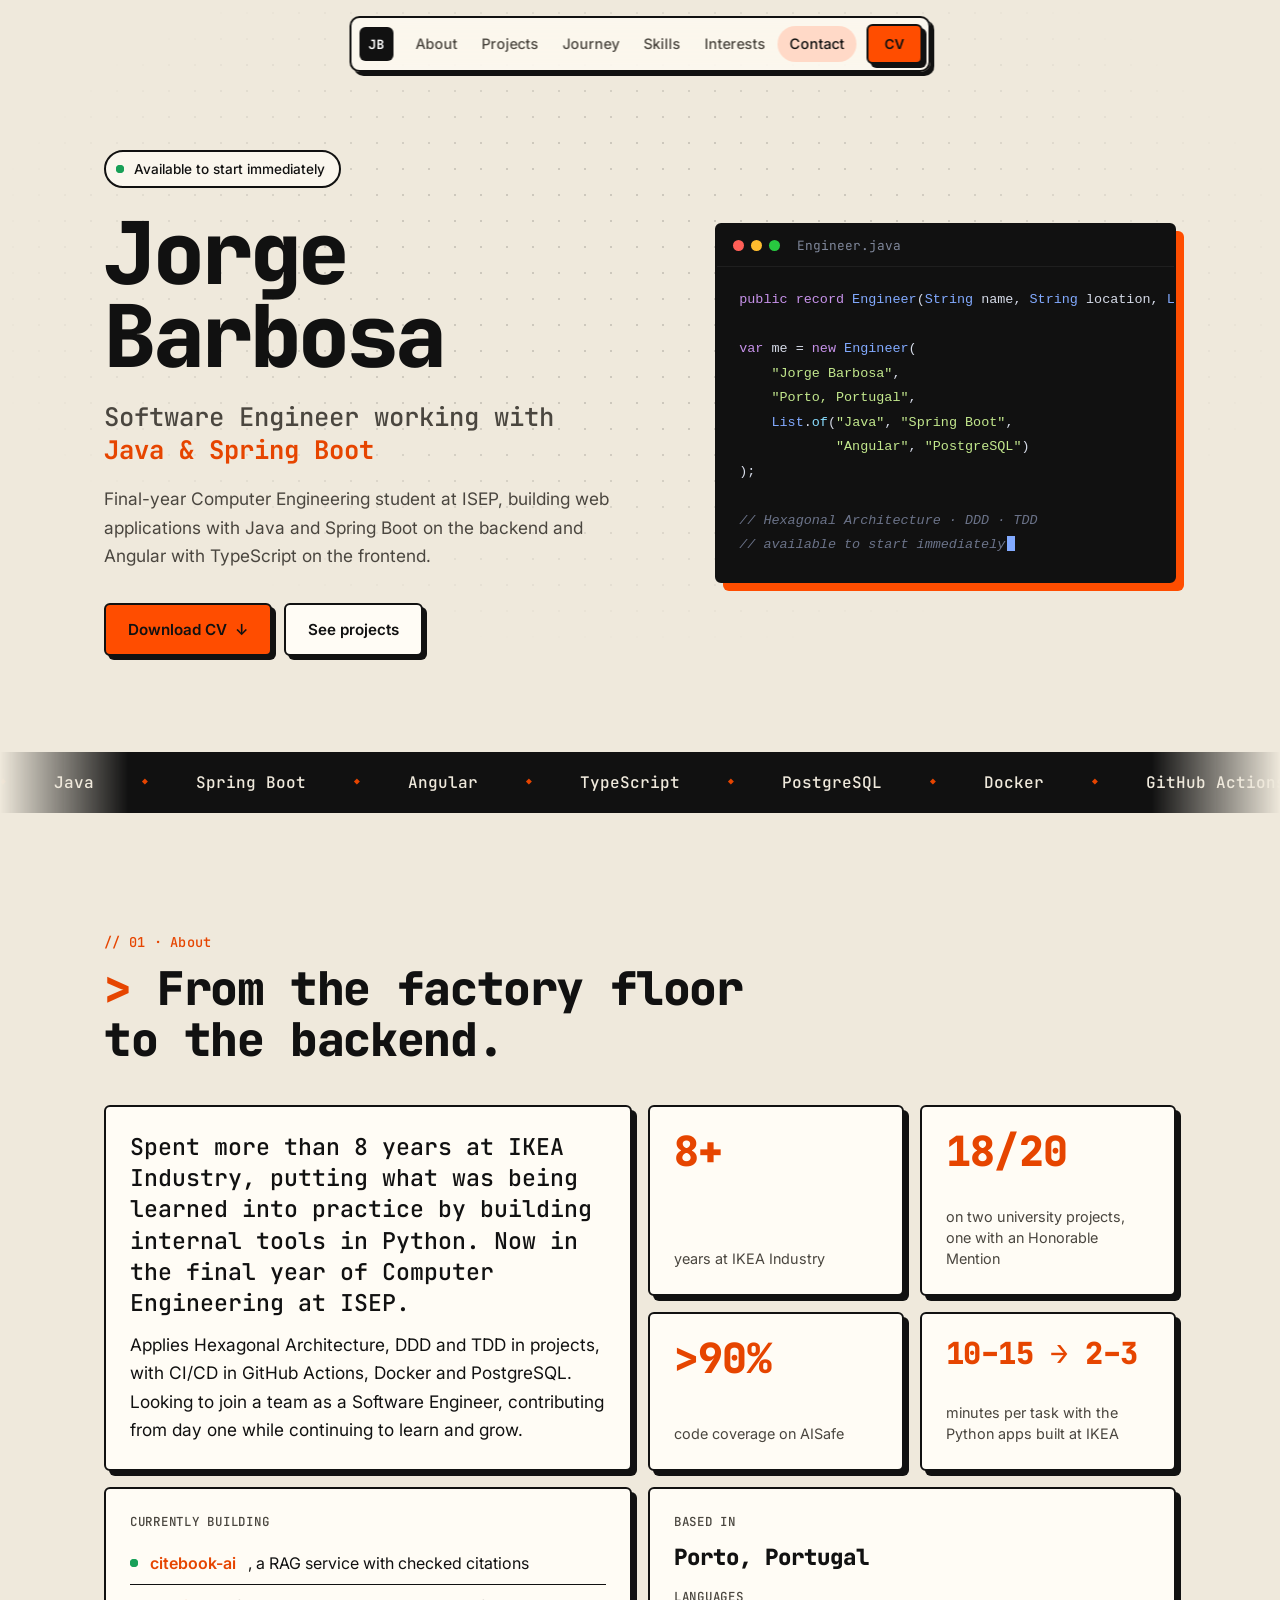
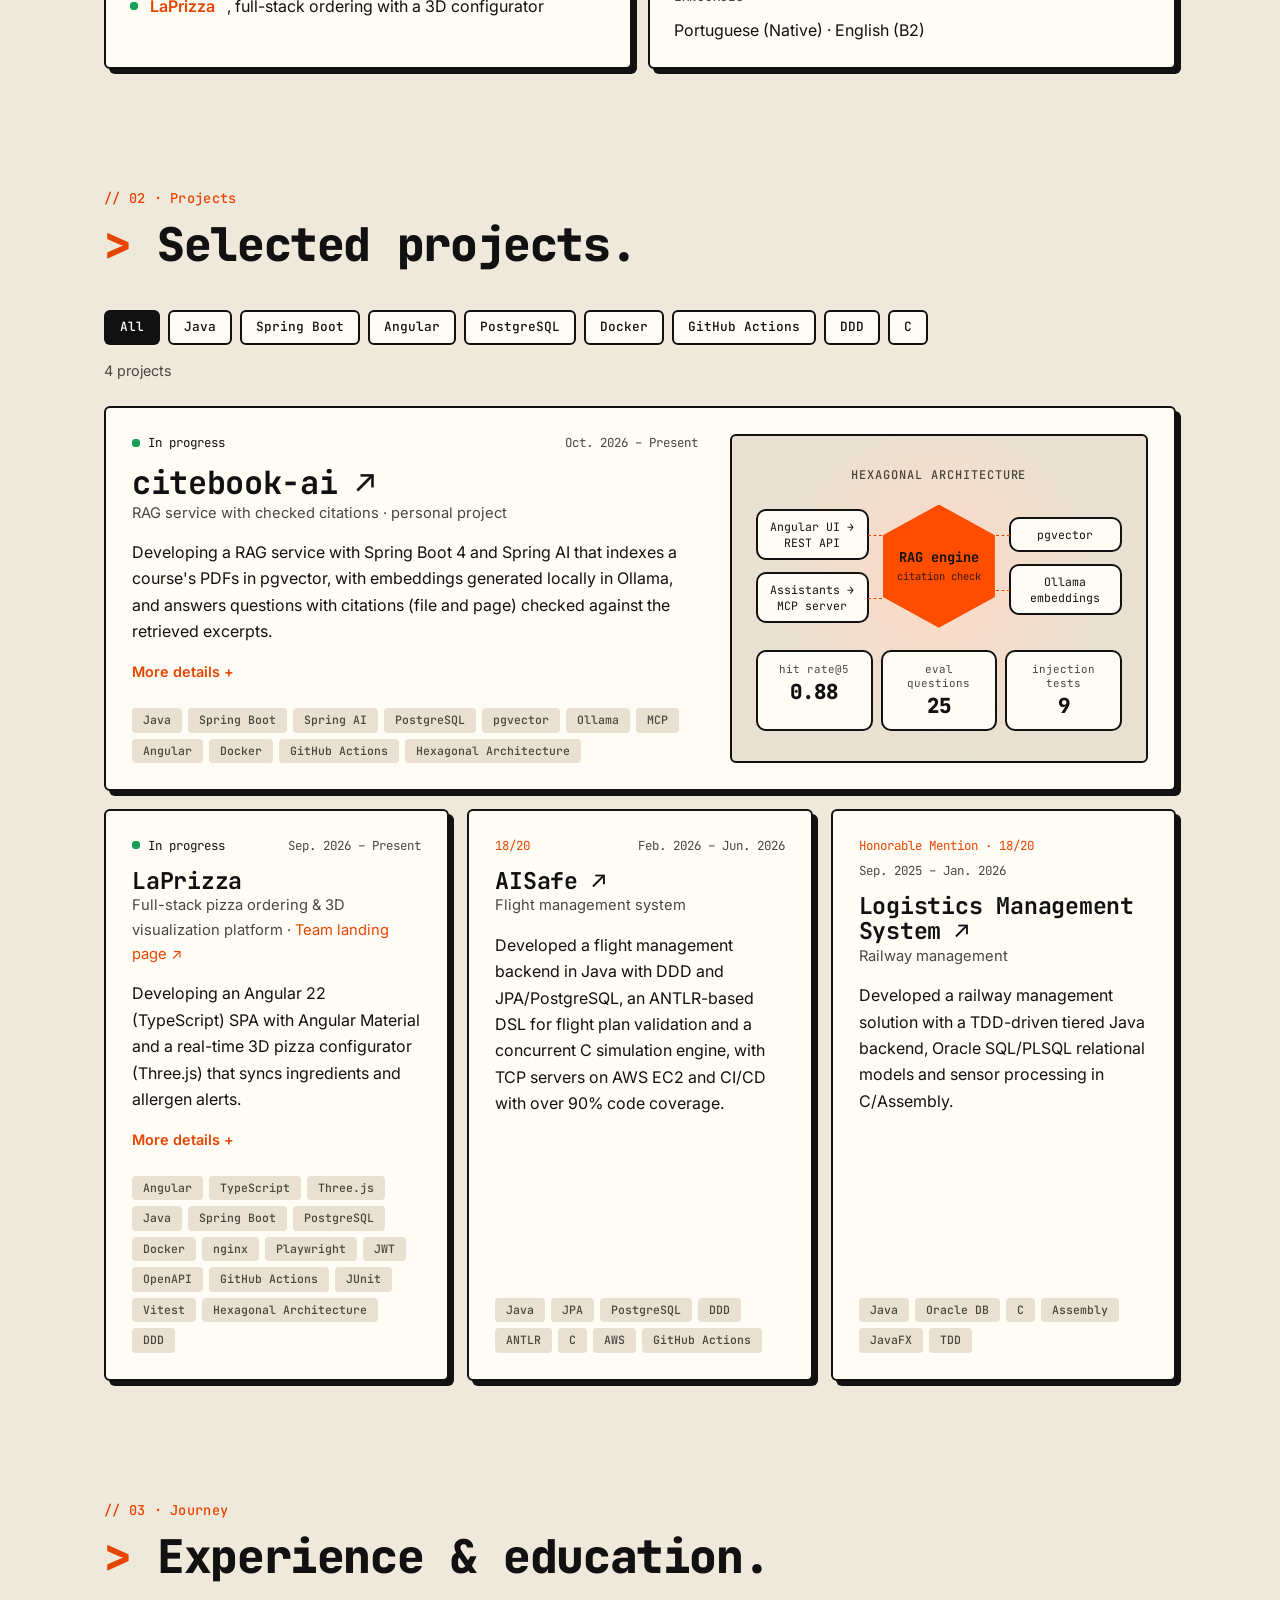
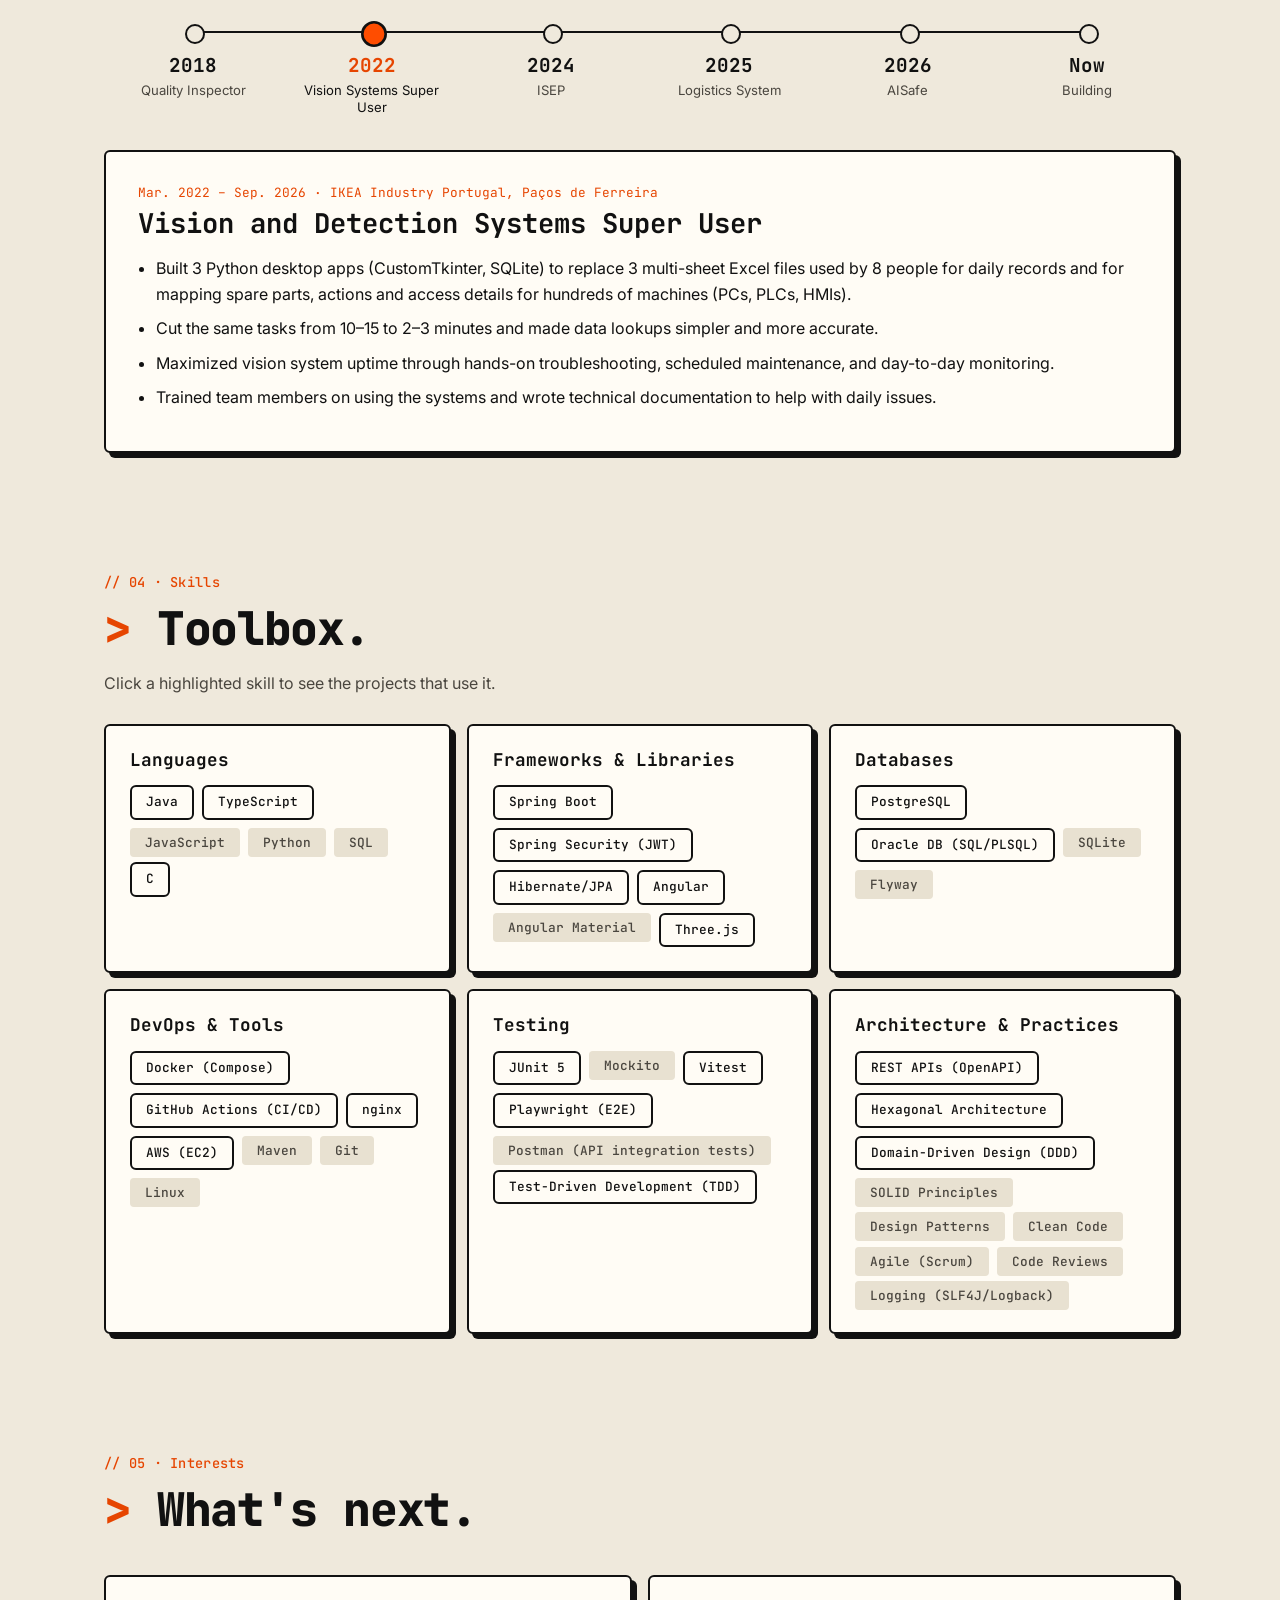
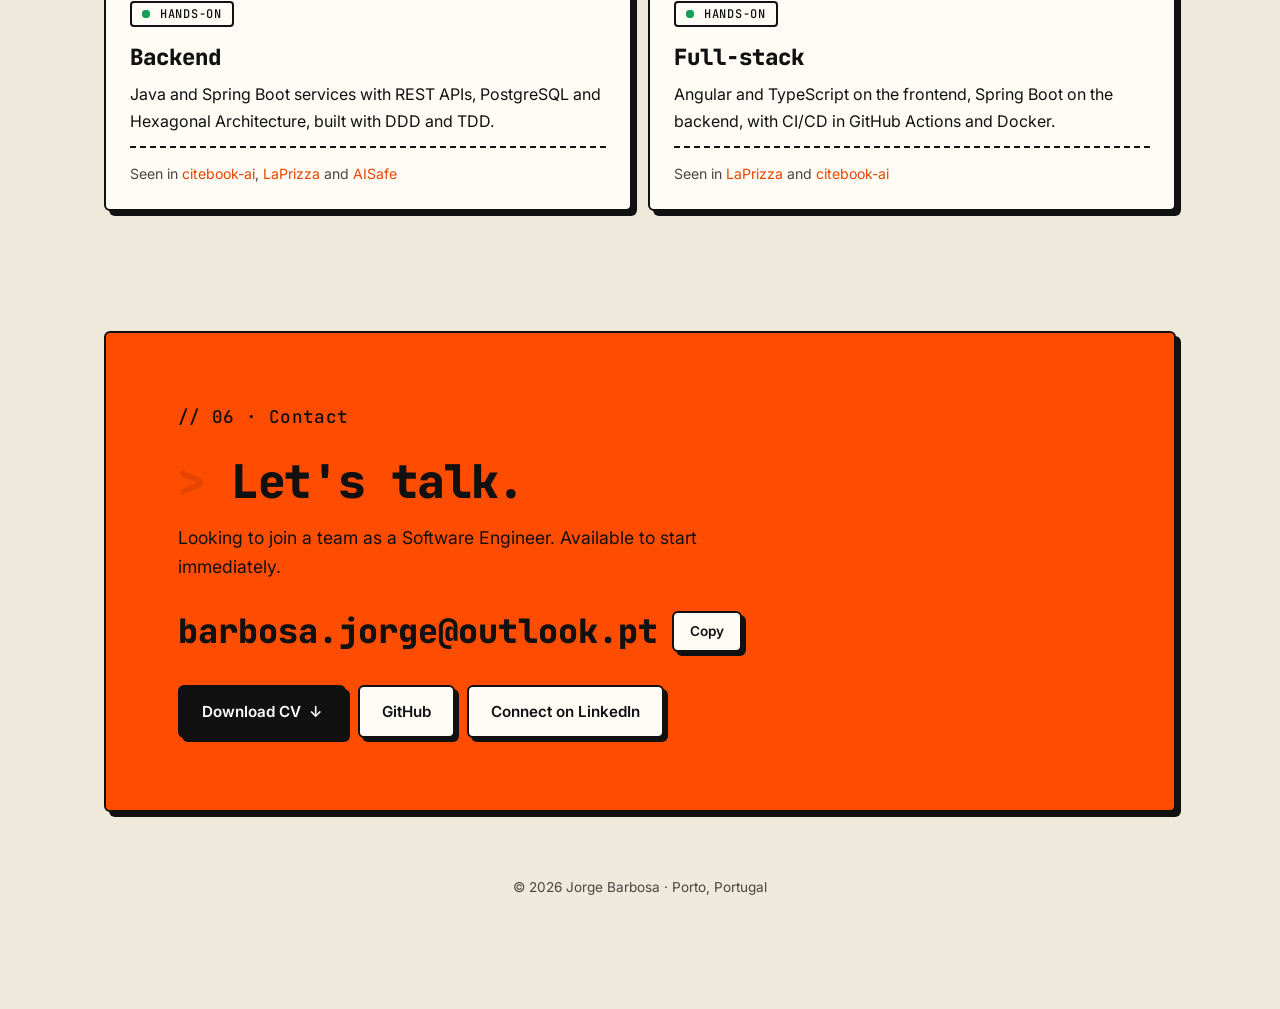
==== commit 9e303dd2: "refactor: focus site on backend and full-stack work Co-Authored-By: Claude Opus 5.5 <noreply@anthrop" ====
--- a/index.html
+++ b/index.html
@@ -4,7 +4,7 @@
 <meta charset="utf-8">
 <meta name="viewport" content="width=device-width, initial-scale=1">
 <title>Jorge Barbosa – Software Engineer</title>
-<meta name="description" content="Jorge Barbosa, Software Engineer (Java / Spring Boot). Final-year Computer Engineering student at ISEP, Porto. Interested in SAP development (ABAP).">
+<meta name="description" content="Jorge Barbosa, Software Engineer (Java / Spring Boot). Final-year Computer Engineering student at ISEP, Porto.">
 <link rel="icon" href="data:image/svg+xml,<svg xmlns='http://www.w3.org/2000/svg' viewBox='0 0 64 64'><defs><linearGradient id='g' x1='0' y1='0' x2='1' y2='1'><stop offset='0' stop-color='%23ff4d00'/><stop offset='1' stop-color='%23ff4d00'/></linearGradient></defs><rect width='64' height='64' rx='16' fill='url(%23g)'/><text x='50%' y='55%' text-anchor='middle' dominant-baseline='middle' font-family='sans-serif' font-weight='700' font-size='26' fill='white'>JB</text></svg>">
 <script>
   document.documentElement.classList.add('js');
@@ -35,7 +35,7 @@
       <p class="badge"><span class="pulse"></span>Available to start immediately</p>
       <h1>Jorge<br>Barbosa</h1>
       <p class="role">Software Engineer working with<br><span class="rotator" id="rotator" aria-live="off">Java &amp; Spring Boot</span></p>
-      <p class="lead">Final-year Computer Engineering student at ISEP, building web applications with Java and Spring Boot on the backend and Angular with TypeScript on the frontend. Interested in SAP development (ABAP Cloud and BTP) and learning ABAP.</p>
+      <p class="lead">Final-year Computer Engineering student at ISEP, building web applications with Java and Spring Boot on the backend and Angular with TypeScript on the frontend.</p>
       <div class="actions">
         <a class="btn" href="Jorge_Barbosa_CV.pdf" download>Download CV <span aria-hidden="true">↓</span></a>
         <a class="btn btn-ghost" href="#projects">See projects</a>
@@ -85,10 +85,6 @@
         <ul>
           <li><span class="pulse"></span><a href="#p-citebook">citebook-ai</a>, a RAG service with checked citations</li>
           <li><span class="pulse"></span><a href="#p-laprizza">LaPrizza</a>, full-stack ordering with a 3D configurator</li>
-        </ul>
-        <p class="tile-label">Currently learning</p>
-        <ul>
-          <li><span class="pulse learn"></span>SAP development with ABAP, starting with SAP's Acquiring Core ABAP Skills course</li>
         </ul>
       </article>
       <article class="tile reveal">
@@ -208,7 +204,7 @@
         <button type="button" role="tab" id="t-2024" aria-controls="m-2024"><b>2024</b><span>ISEP</span></button>
         <button type="button" role="tab" id="t-2025" aria-controls="m-2025"><b>2025</b><span>Logistics System</span></button>
         <button type="button" role="tab" id="t-2026" aria-controls="m-2026"><b>2026</b><span>AISafe</span></button>
-        <button type="button" role="tab" id="t-now" aria-controls="m-now"><b>Now</b><span>Building &amp; learning</span></button>
+        <button type="button" role="tab" id="t-now" aria-controls="m-now"><b>Now</b><span>Building</span></button>
       </div>
 
       <div class="journey-panels">
@@ -237,7 +233,6 @@
           <ul>
             <li><a href="https://www.udemy.com/certificate/UC-381d5627-20d6-4810-b066-f1e52c23ea11/">Java Masterclass 2025: 130+ Hours of Expert Lessons</a></li>
             <li><a href="https://www.udemy.com/certificate/UC-9346fe86-c88e-4405-b00d-e1b4fb0cb5c3/">Master Spring Boot 3 &amp; Spring Framework 6 with Java</a></li>
-            <li>Acquiring Core ABAP Skills – SAP Learning (in progress)</li>
           </ul>
         </article>
         <article class="panel" role="tabpanel" id="m-2025" aria-labelledby="t-2025">
@@ -254,8 +249,8 @@
         </article>
         <article class="panel" role="tabpanel" id="m-now" aria-labelledby="t-now">
           <p class="panel-when">Sep. 2026 – Present</p>
-          <h3>LaPrizza, citebook-ai and ABAP</h3>
-          <p>Building a full-stack ordering platform with Angular and Spring Boot 4, and a RAG service with Spring AI and pgvector. Started learning ABAP with SAP's Acquiring Core ABAP Skills course, with an eye on SAP development. Available to start immediately.</p>
+          <h3>LaPrizza and citebook-ai</h3>
+          <p>Building a full-stack ordering platform with Angular and Spring Boot 4, and a RAG service with Spring AI and pgvector. Available to start immediately.</p>
           <a class="more" href="#p-citebook">See the projects ↑</a>
         </article>
       </div>
@@ -354,12 +349,6 @@
         <p>Angular and TypeScript on the frontend, Spring Boot on the backend, with CI/CD in GitHub Actions and Docker.</p>
         <p class="interest-proof">Seen in <a href="#p-laprizza">LaPrizza</a> and <a href="#p-citebook">citebook-ai</a></p>
       </article>
-      <article class="tile interest reveal">
-        <p class="interest-status"><span class="pulse learn"></span>Learning</p>
-        <h3>SAP Development</h3>
-        <p>ABAP Cloud and SAP BTP, on the developer side. Currently learning ABAP with SAP's Acquiring Core ABAP Skills course.</p>
-        <p class="interest-proof">Course in progress, no ABAP projects yet</p>
-      </article>
     </div>
   </section>
 
--- a/style.css
+++ b/style.css
@@ -278,7 +278,6 @@
 .tile .tile-label:not(:first-child) { margin-top: 16px; }
 .big { font: 700 1.4rem "JetBrains Mono", sans-serif; }
 .tile-now ul { list-style: none; margin: 0; padding: 0; }
-.pulse.learn, .pulse.learn::after { background: var(--a2); }
 .tile-now li { display: flex; align-items: center; gap: 12px; padding: 8px 0; }
 .tile-now li + li { border-top: 1px solid var(--border); }
 .tile-now a { font-weight: 600; }
@@ -553,7 +552,7 @@
 }
 
 /* Interests */
-.interests { display: grid; grid-template-columns: repeat(3, 1fr); gap: 16px; }
+.interests { display: grid; grid-template-columns: repeat(2, 1fr); gap: 16px; }
 .interest { display: flex; flex-direction: column; }
 .interest h3 { margin-bottom: 12px; font-size: 1.4rem; font-weight: 800; }
 .tile .interest-status {
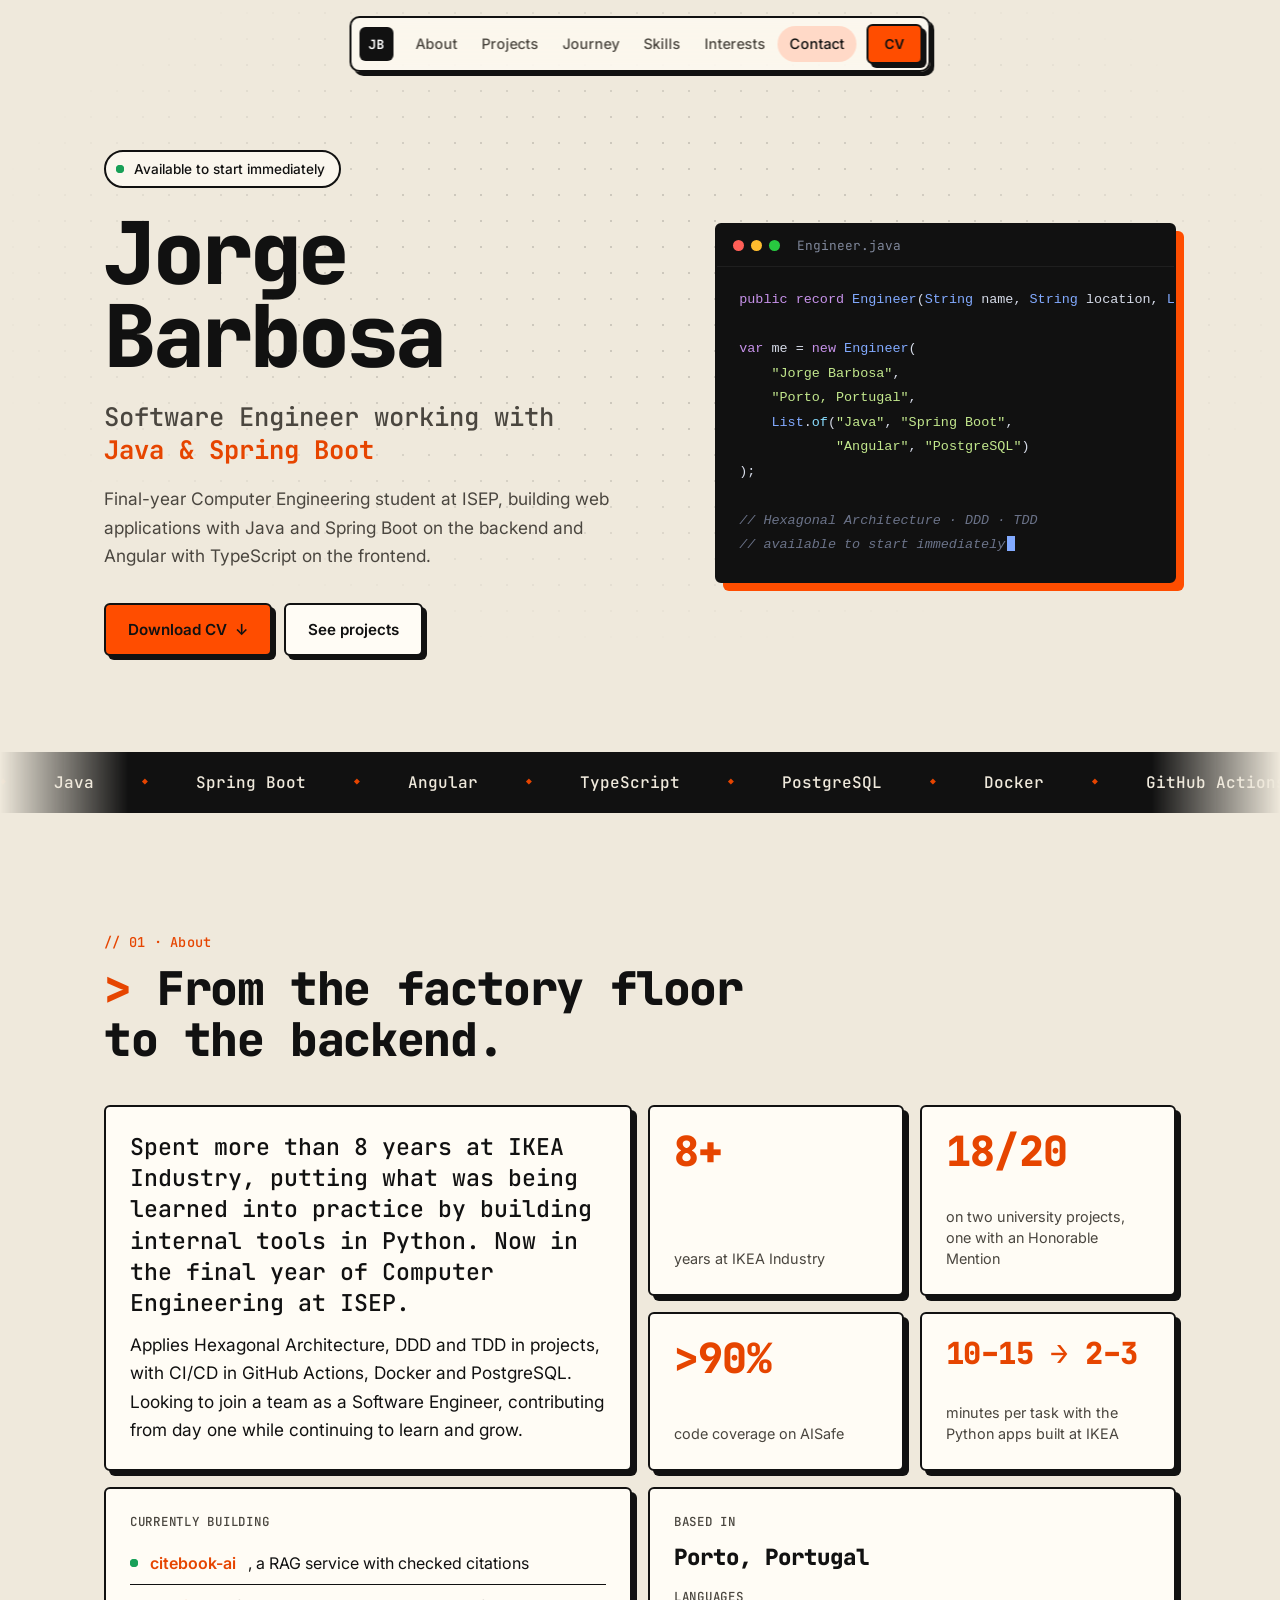
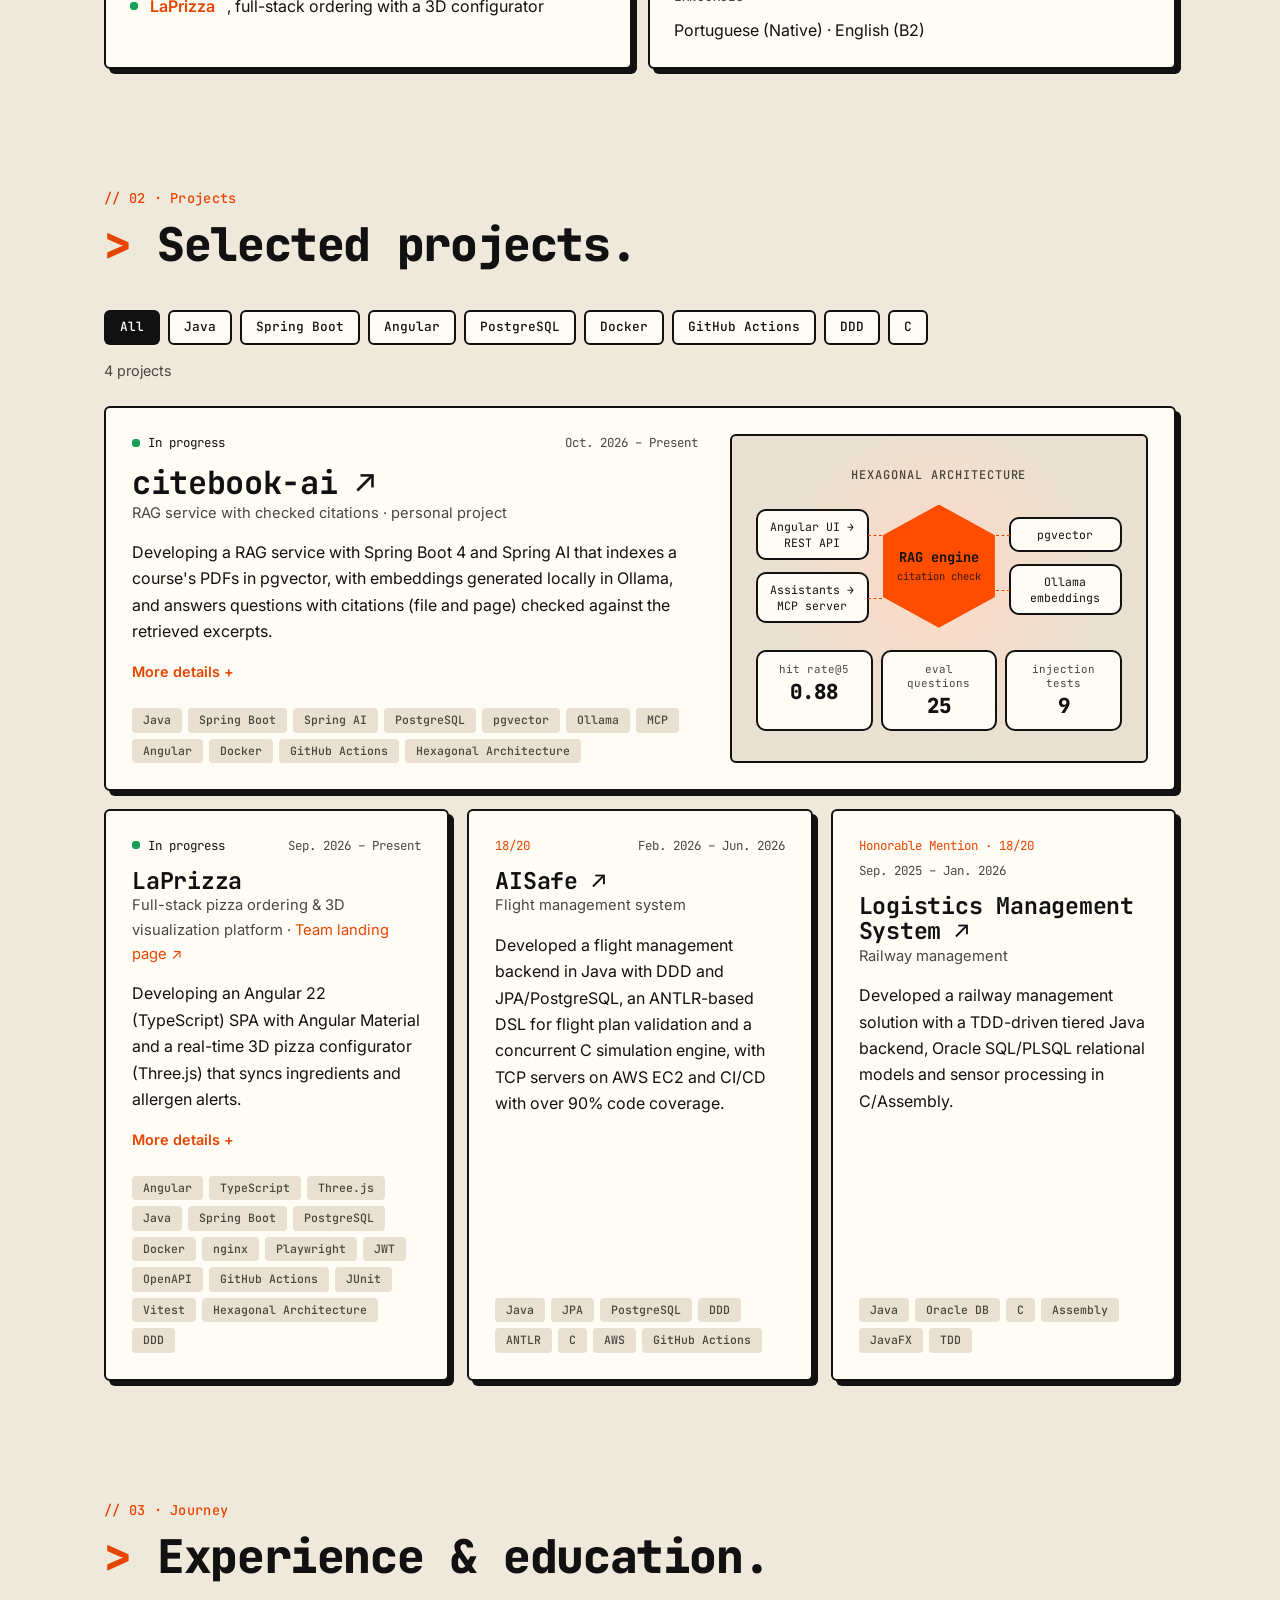
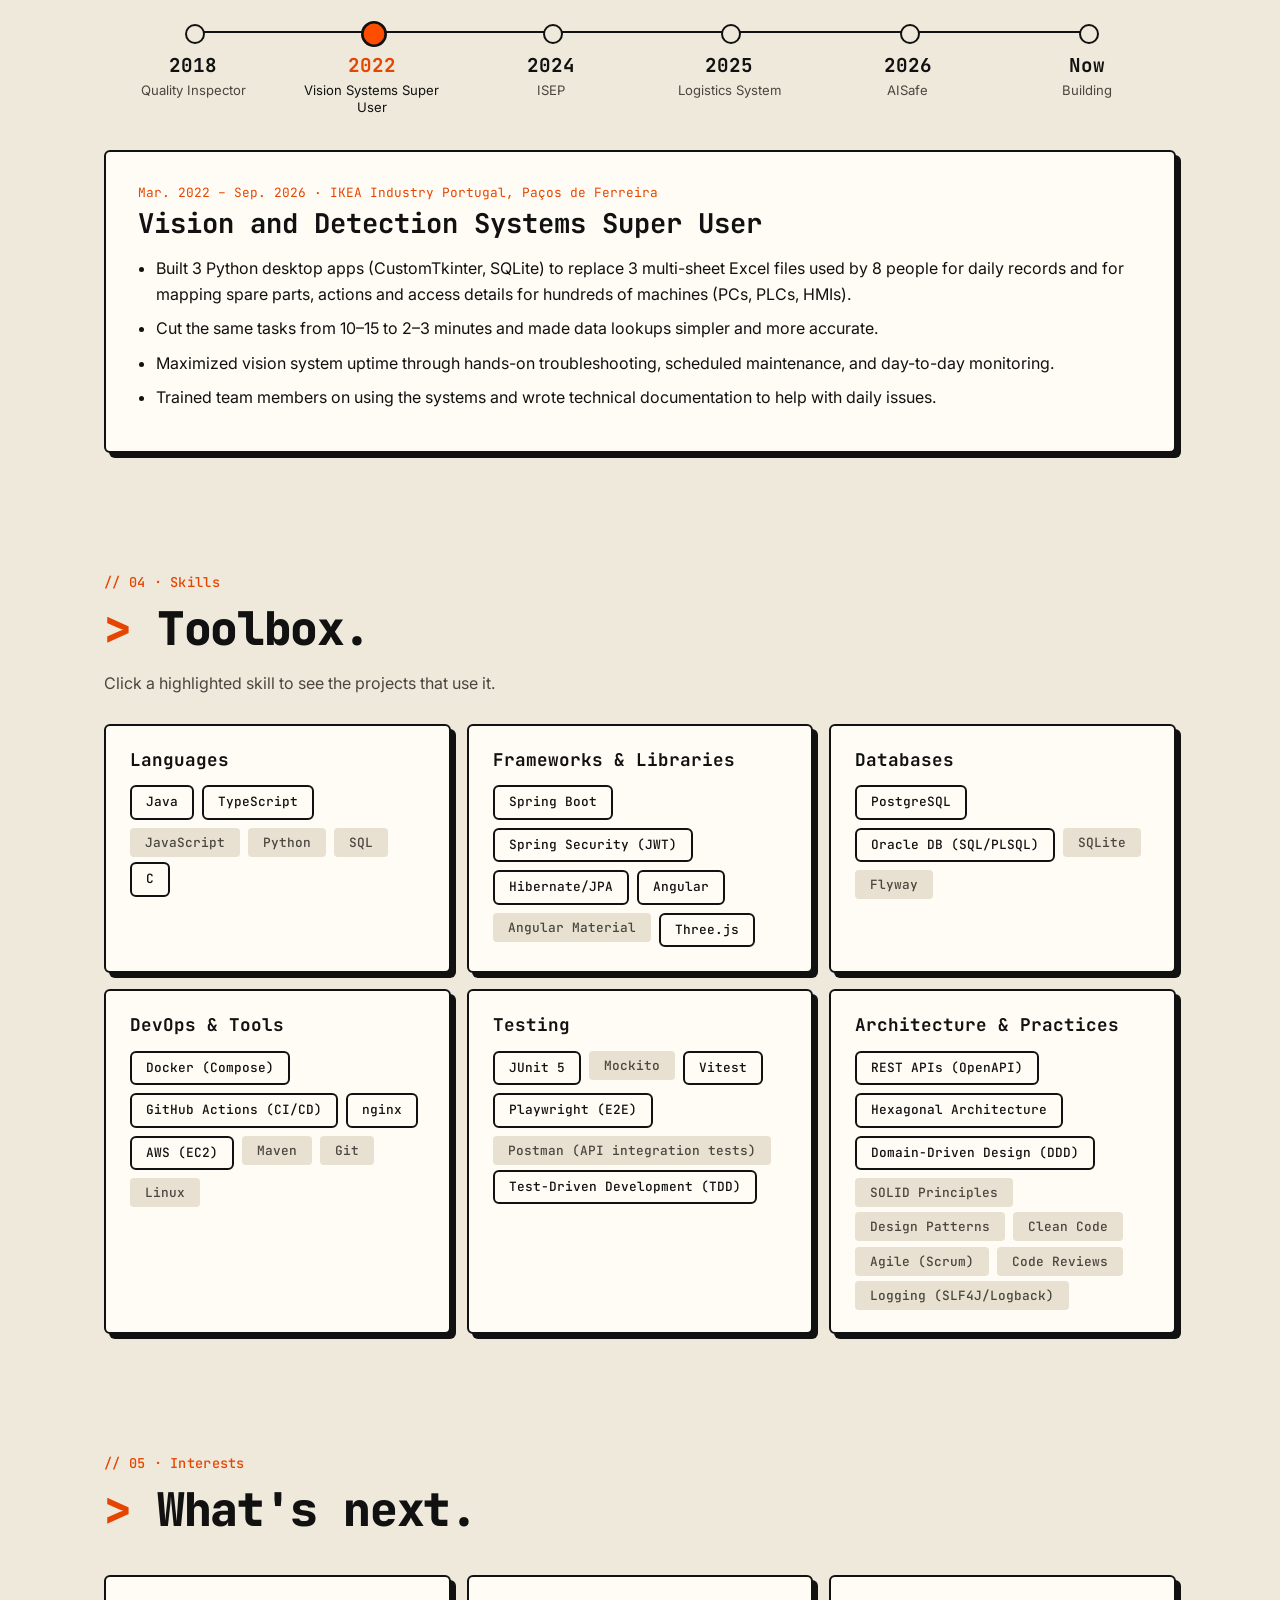
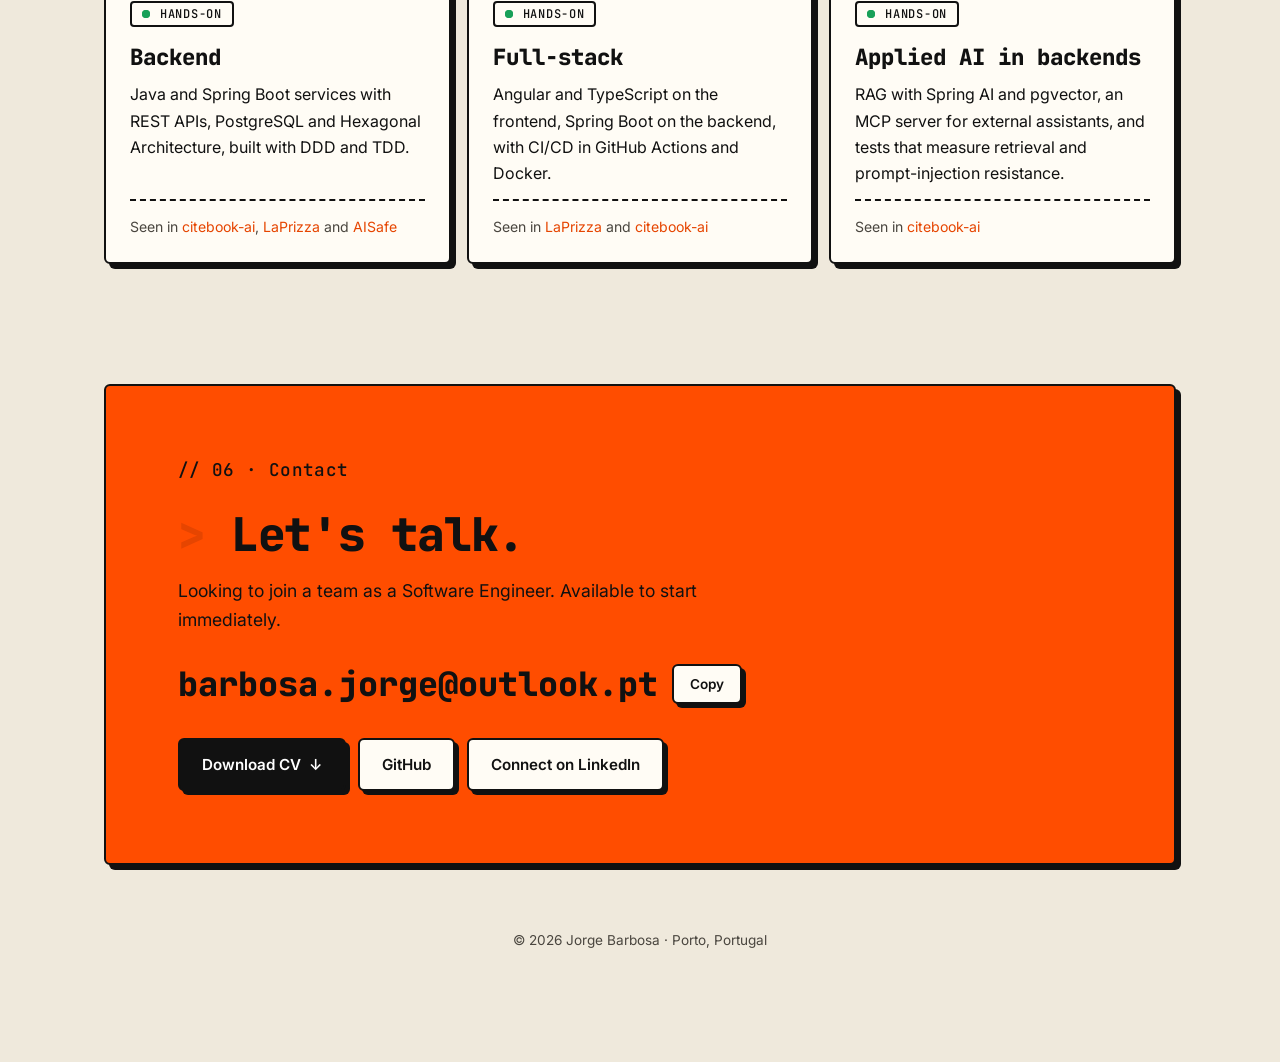
==== commit ce17d8fb: "feat: add applied AI to the site's interests Co-Authored-By: Claude Opus 5.5 <noreply@anthropic.com>" ====
--- a/index.html
+++ b/index.html
@@ -349,6 +349,12 @@
         <p>Angular and TypeScript on the frontend, Spring Boot on the backend, with CI/CD in GitHub Actions and Docker.</p>
         <p class="interest-proof">Seen in <a href="#p-laprizza">LaPrizza</a> and <a href="#p-citebook">citebook-ai</a></p>
       </article>
+      <article class="tile interest reveal">
+        <p class="interest-status"><span class="pulse"></span>Hands-on</p>
+        <h3>Applied AI in backends</h3>
+        <p>RAG with Spring AI and pgvector, an MCP server for external assistants, and tests that measure retrieval and prompt-injection resistance.</p>
+        <p class="interest-proof">Seen in <a href="#p-citebook">citebook-ai</a></p>
+      </article>
     </div>
   </section>
 
--- a/style.css
+++ b/style.css
@@ -552,7 +552,7 @@
 }
 
 /* Interests */
-.interests { display: grid; grid-template-columns: repeat(2, 1fr); gap: 16px; }
+.interests { display: grid; grid-template-columns: repeat(3, 1fr); gap: 16px; }
 .interest { display: flex; flex-direction: column; }
 .interest h3 { margin-bottom: 12px; font-size: 1.4rem; font-weight: 800; }
 .tile .interest-status {
